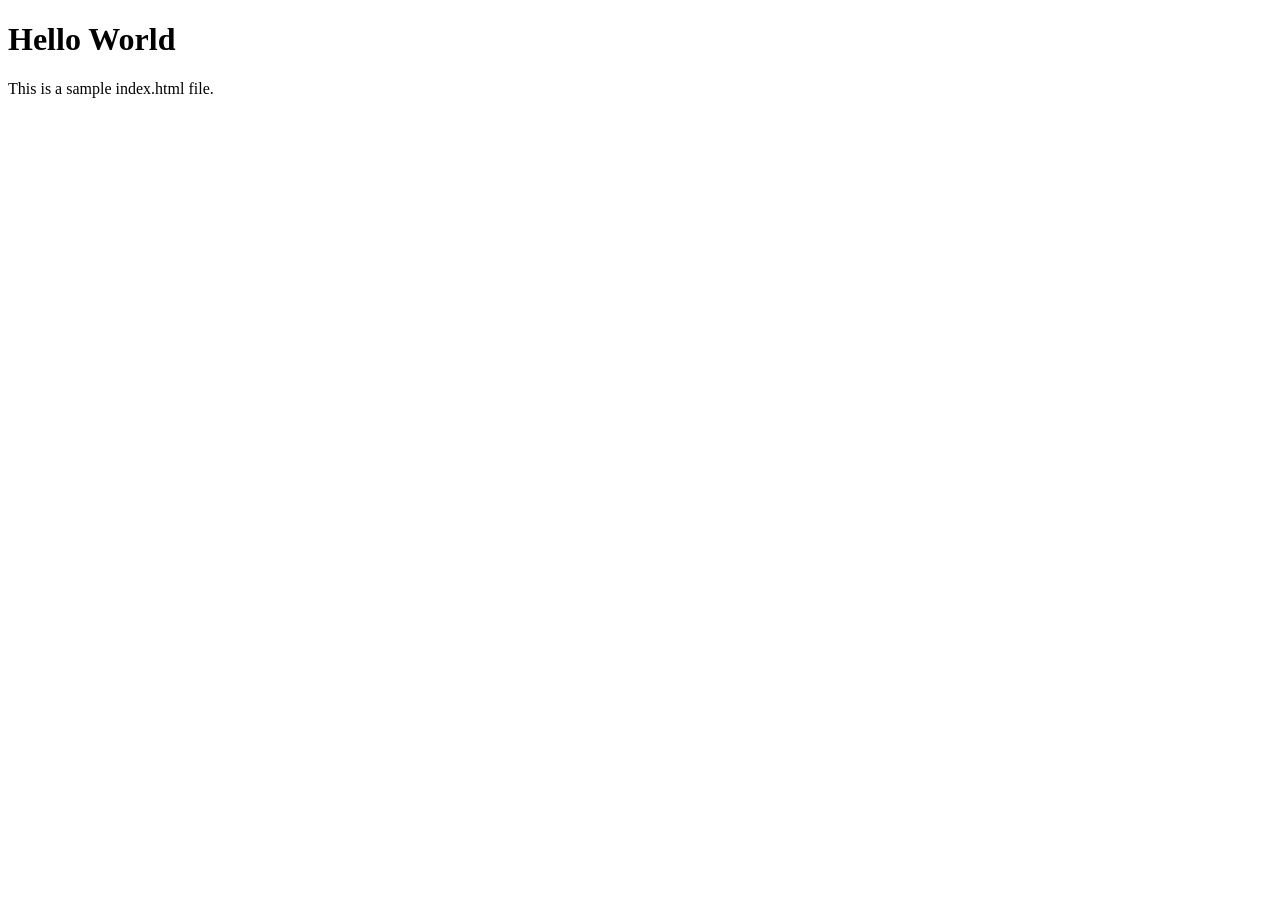
==== index.html @ 39c8bb90 "Create index.html file at the root of the repository" ====
<!DOCTYPE html>
<html lang="en">
<head>
    <meta charset="UTF-8">
    <meta name="viewport" content="width=device-width, initial-scale=1.0">
    <title>Document</title>
</head>
<body>
    <h1>Hello World</h1>
    <p>This is a sample index.html file.</p>
</body>
</html>
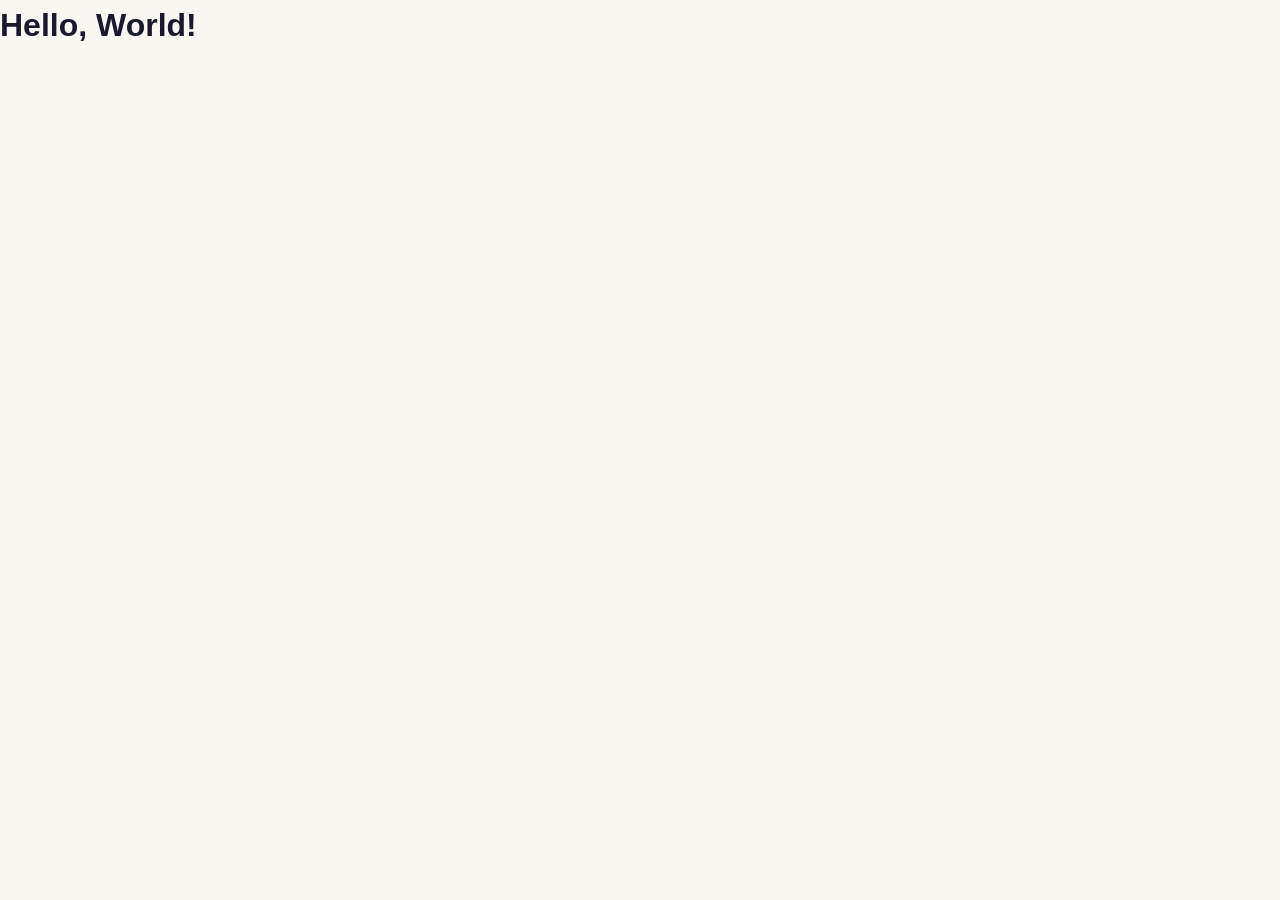
==== commit 99981373: "Updated index.html to correct relative paths for CSS and JS files" ====
--- a/index.html
+++ b/index.html
@@ -3,10 +3,11 @@
 <head>
     <meta charset="UTF-8">
     <meta name="viewport" content="width=device-width, initial-scale=1.0">
+    <link rel="stylesheet" href="css/style.css">
     <title>Document</title>
 </head>
 <body>
-    <h1>Hello World</h1>
-    <p>This is a sample index.html file.</p>
+    <h1>Hello, World!</h1>
+    <script src="js/animation.js"></script>
 </body>
 </html>
--- a/css/style.css
+++ b/css/style.css
@@ -0,0 +1,1401 @@
+/* ===========================
+   VARIABLES & RESET
+   =========================== */
+:root {
+    --color-emerald: #00A86B;
+    --color-orange: #FF6B35;
+    --color-cream: #F9F7F2;
+    --color-dark: #1A1A2E;
+    --color-slate: #4A5568;
+    --color-light-gray: #F0EDE8;
+    --color-white: #FFFFFF;
+    
+    --font-display: 'Poppins', sans-serif;
+    --font-body: 'Inter', sans-serif;
+    
+    --transition: all 0.3s ease;
+    --transition-slow: all 0.6s ease;
+}
+
+* {
+    margin: 0;
+    padding: 0;
+    box-sizing: border-box;
+}
+
+html {
+    scroll-behavior: smooth;
+}
+
+body {
+    font-family: var(--font-body);
+    color: var(--color-dark);
+    background-color: var(--color-cream);
+    line-height: 1.6;
+    overflow-x: hidden;
+}
+
+/* ===========================
+   UTILITIES
+   =========================== */
+.container {
+    max-width: 1200px;
+    margin: 0 auto;
+    padding: 0 20px;
+}
+
+.sr-only {
+    position: absolute;
+    width: 1px;
+    height: 1px;
+    padding: 0;
+    margin: -1px;
+    overflow: hidden;
+    clip: rect(0,0,0,0);
+    white-space: nowrap;
+    border-width: 0;
+}
+
+/* ===========================
+   BARRE DE PROGRESSION
+   =========================== */
+.progress-bar {
+    position: fixed;
+    top: 0;
+    left: 0;
+    height: 4px;
+    background: linear-gradient(90deg, var(--color-emerald), var(--color-orange));
+    width: 0;
+    z-index: 1000;
+}
+
+/* ===========================
+   NAVIGATION STICKY
+   =========================== */
+header {
+    position: fixed;
+    top: 0;
+    left: 0;
+    right: 0;
+    z-index: 999;
+    background: rgba(255, 255, 255, 0.97);
+    backdrop-filter: blur(10px);
+    border-bottom: 1px solid rgba(0, 168, 107, 0.1);
+    transition: var(--transition);
+    box-shadow: 0 2px 10px rgba(0, 0, 0, 0.05);
+}
+
+nav {
+    display: flex;
+    justify-content: space-between;
+    align-items: center;
+    padding: 1rem 2rem;
+}
+
+.logo {
+    font-size: 1.5rem;
+    font-weight: 700;
+    font-family: var(--font-display);
+    color: var(--color-dark);
+    text-decoration: none;
+    display: flex;
+    align-items: center;
+    gap: 0.5rem;
+}
+
+.nav-links {
+    display: flex;
+    list-style: none;
+    gap: 2rem;
+    align-items: center;
+}
+
+.nav-links.hidden {
+    display: none !important;
+}
+
+.nav-links a {
+    text-decoration: none;
+    color: var(--color-dark);
+    font-weight: 500;
+    font-size: 0.95rem;
+    transition: var(--transition);
+    position: relative;
+}
+
+.nav-links a::after {
+    content: '';
+    position: absolute;
+    bottom: -4px;
+    left: 0;
+    width: 0;
+    height: 2px;
+    background: var(--color-emerald);
+    transition: var(--transition);
+}
+
+.nav-links a:hover::after {
+    width: 100%;
+}
+
+.btn-cta {
+    background: var(--color-emerald);
+    color: var(--color-white);
+    padding: 0.75rem 1.5rem;
+    border-radius: 50px;
+    text-decoration: none;
+    font-weight: 600;
+    border: 2px solid var(--color-emerald);
+    transition: var(--transition);
+    cursor: pointer;
+    font-size: 0.95rem;
+}
+
+.btn-cta:hover {
+    background: transparent;
+    color: var(--color-emerald);
+}
+
+.hamburger {
+    display: flex;
+    flex-direction: column;
+    gap: 6px;
+    cursor: pointer;
+    background: none;
+    border: none;
+    padding: 8px;
+}
+
+.hamburger span {
+    width: 25px;
+    height: 3px;
+    background: var(--color-dark);
+    transition: var(--transition);
+    border-radius: 2px;
+}
+
+.hamburger.active span:nth-child(1) {
+    transform: rotate(45deg) translate(10px, 10px);
+}
+
+.hamburger.active span:nth-child(2) {
+    opacity: 0;
+}
+
+.hamburger.active span:nth-child(3) {
+    transform: rotate(-45deg) translate(7px, -7px);
+}
+
+/* ===========================
+   RESPONSIVE NAV
+   =========================== */
+@media (min-width: 768px) {
+    .nav-links {
+        display: flex !important;
+    }
+    
+    .nav-links.hidden {
+        display: flex !important;
+    }
+    
+    .hamburger {
+        display: none;
+    }
+}
+
+@media (max-width: 767px) {
+    .nav-links {
+        position: absolute;
+        top: 100%;
+        left: 0;
+        right: 0;
+        background-color: white;
+        flex-direction: column;
+        padding: 1rem 2rem;
+        z-index: 998;
+        box-shadow: 0 5px 15px rgba(0,0,0,0.1);
+        gap: 1rem;
+    }
+    
+    .nav-links.hidden {
+        display: none !important;
+    }
+}
+
+/* ===========================
+   HERO SECTION
+   =========================== */
+section {
+    padding: 5rem 0;
+}
+
+#hero {
+    margin-top: 80px;
+    background: linear-gradient(135deg, var(--color-cream) 0%, #F0FEFF 100%);
+    padding: 6rem 0 3rem 0;
+}
+
+.hero-content {
+    text-align: center;
+    animation: fadeInUp 0.8s ease-out;
+}
+
+.hero-content h1 {
+    font-size: clamp(1.8rem, 5vw, 3.5rem);
+    font-family: var(--font-display);
+    font-weight: 800;
+    color: var(--color-dark);
+    margin-bottom: 1.5rem;
+    line-height: 1.2;
+}
+
+.hero-content p {
+    font-size: 1.1rem;
+    color: var(--color-slate);
+    margin-bottom: 2rem;
+    max-width: 700px;
+    margin-left: auto;
+    margin-right: auto;
+    line-height: 1.8;
+}
+
+.hero-buttons {
+    display: flex;
+    flex-direction: column;
+    gap: 1rem;
+    justify-content: center;
+    margin-bottom: 4rem;
+}
+
+.btn {
+    padding: 1rem 2rem;
+    border-radius: 50px;
+    font-weight: 600;
+    text-decoration: none;
+    display: inline-block;
+    transition: var(--transition);
+    cursor: pointer;
+    border: none;
+    font-size: 1rem;
+    font-family: var(--font-body);
+}
+
+.btn-primary {
+    background: var(--color-emerald);
+    color: var(--color-white);
+}
+
+.btn-primary:hover {
+    transform: translateY(-3px);
+    box-shadow: 0 10px 25px rgba(0, 168, 107, 0.3);
+}
+
+.btn-secondary {
+    background: transparent;
+    color: var(--color-emerald);
+    border: 2px solid var(--color-emerald);
+}
+
+.btn-secondary:hover {
+    background: var(--color-emerald);
+    color: var(--color-white);
+}
+
+/* ===========================
+   STATS BANNER
+   =========================== */
+.stats-banner {
+    background: linear-gradient(135deg, #006B45 0%, var(--color-emerald) 100%);
+    color: var(--color-white);
+    padding: 3rem 0;
+    margin: 2rem 0;
+}
+
+.stats-grid {
+    display: grid;
+    grid-template-columns: repeat(auto-fit, minmax(200px, 1fr));
+    gap: 2rem;
+    text-align: center;
+}
+
+.stat-item h3 {
+    font-size: 2.5rem;
+    font-family: var(--font-display);
+    font-weight: 700;
+    margin-bottom: 0.5rem;
+}
+
+.stat-item p {
+    font-size: 0.95rem;
+    line-height: 1.4;
+}
+
+/* ===========================
+   ANIMATIONS
+   =========================== */
+@keyframes fadeInUp {
+    from {
+        opacity: 0;
+        transform: translateY(30px);
+    }
+    to {
+        opacity: 1;
+        transform: translateY(0);
+    }
+}
+
+@keyframes fadeIn {
+    from {
+        opacity: 0;
+    }
+    to {
+        opacity: 1;
+    }
+}
+
+@keyframes slideUp {
+    from {
+        opacity: 0;
+        transform: translateY(30px);
+    }
+    to {
+        opacity: 1;
+        transform: translateY(0);
+    }
+}
+
+.fade-in-up {
+    animation: fadeInUp 0.6s ease-out forwards;
+    opacity: 0;
+}
+
+.slide-up {
+    animation: slideUp 0.6s ease-out forwards;
+    opacity: 0;
+}
+
+/* ===========================
+   SECTION CONTEXTE
+   =========================== */
+#contexte {
+    background: var(--color-white);
+}
+
+.contexte-container {
+    display: grid;
+    grid-template-columns: 1fr 1fr;
+    gap: 3rem;
+    align-items: center;
+    margin-bottom: 3rem;
+}
+
+.contexte-column h3 {
+    font-size: 1.3rem;
+    font-family: var(--font-display);
+    font-weight: 700;
+    color: var(--color-emerald);
+    margin-bottom: 1.5rem;
+}
+
+.contexte-column ul {
+    list-style: none;
+}
+
+.contexte-column li {
+    padding: 0.8rem 0;
+    padding-left: 1.5rem;
+    position: relative;
+    font-size: 0.95rem;
+    line-height: 1.6;
+}
+
+.contexte-column li::before {
+    content: '✓';
+    position: absolute;
+    left: 0;
+    color: var(--color-emerald);
+    font-weight: bold;
+}
+
+.contexte-quote {
+    background: var(--color-light-gray);
+    border-left: 4px solid var(--color-orange);
+    padding: 2rem;
+    margin: 2rem 0;
+    font-style: italic;
+    color: var(--color-slate);
+    border-radius: 4px;
+}
+
+.contexte-quote strong {
+    display: block;
+    margin-top: 1rem;
+    color: var(--color-dark);
+    font-style: normal;
+}
+
+/* ===========================
+   SECTION PROBLÈMES
+   =========================== */
+#problemes {
+    background: var(--color-white);
+}
+
+#problemes h2,
+#contexte h2,
+#solution h2,
+#blockchain h2,
+#impact h2,
+#cta h2 {
+    font-size: clamp(1.8rem, 4vw, 2.8rem);
+    font-family: var(--font-display);
+    font-weight: 800;
+    color: var(--color-dark);
+    text-align: center;
+    margin-bottom: 1rem;
+}
+
+#problemes > .container > p:nth-of-type(2) {
+    text-align: center;
+    font-size: 1.05rem;
+    color: var(--color-slate);
+    margin-bottom: 3rem;
+    line-height: 1.7;
+}
+
+.problemes-grid {
+    display: grid;
+    grid-template-columns: repeat(auto-fit, minmax(300px, 1fr));
+    gap: 2rem;
+}
+
+.problem-card {
+    background: var(--color-white);
+    border: 2px solid var(--color-light-gray);
+    border-radius: 12px;
+    padding: 2rem;
+    transition: var(--transition-slow);
+    position: relative;
+    overflow: hidden;
+}
+
+.problem-card::before {
+    content: '';
+    position: absolute;
+    top: 0;
+    left: 0;
+    right: 0;
+    height: 4px;
+    background: var(--color-emerald);
+    transform: scaleX(0);
+    transform-origin: left;
+    transition: var(--transition-slow);
+}
+
+.problem-card:hover {
+    border-color: var(--color-emerald);
+    box-shadow: 0 10px 30px rgba(0, 168, 107, 0.15);
+    transform: translateY(-5px);
+}
+
+.problem-card:hover::before {
+    transform: scaleX(1);
+}
+
+.problem-icon {
+    font-size: 2.5rem;
+    margin-bottom: 1rem;
+}
+
+.problem-status {
+    display: inline-block;
+    background: #FF4444;
+    color: var(--color-white);
+    padding: 0.4rem 0.8rem;
+    border-radius: 20px;
+    font-size: 0.75rem;
+    font-weight: 700;
+    margin-bottom: 1rem;
+}
+
+.problem-card h3 {
+    font-size: 1.2rem;
+    font-family: var(--font-display);
+    font-weight: 700;
+    color: var(--color-dark);
+    margin-bottom: 0.5rem;
+}
+
+.problem-location {
+    font-size: 0.85rem;
+    color: var(--color-orange);
+    font-weight: 600;
+    margin-bottom: 1rem;
+}
+
+.problem-description {
+    font-size: 0.95rem;
+    color: var(--color-slate);
+    margin-bottom: 1rem;
+    line-height: 1.6;
+}
+
+.problem-testimony {
+    background: var(--color-light-gray);
+    padding: 1rem;
+    border-radius: 8px;
+    font-style: italic;
+    color: var(--color-dark);
+    font-size: 0.9rem;
+    margin-bottom: 1rem;
+    line-height: 1.6;
+}
+
+.problem-impact {
+    font-size: 0.85rem;
+    color: var(--color-slate);
+    font-weight: 500;
+}
+
+/* ===========================
+   SECTION PROBLÈME CENTRAL
+   =========================== */
+#central-issue {
+    background: var(--color-dark);
+    color: var(--color-white);
+}
+
+#central-issue h2 {
+    color: var(--color-white);
+    margin-bottom: 3rem;
+}
+
+.issues-grid {
+    display: grid;
+    grid-template-columns: repeat(auto-fit, minmax(280px, 1fr));
+    gap: 2rem;
+    margin-bottom: 2rem;
+}
+
+.issue-item {
+    background: rgba(255, 255, 255, 0.05);
+    padding: 2rem;
+    border-radius: 12px;
+    border: 1px solid rgba(255, 255, 255, 0.1);
+    transition: var(--transition);
+}
+
+.issue-item:hover {
+    background: rgba(255, 255, 255, 0.1);
+    transform: translateY(-5px);
+}
+
+.issue-item i {
+    font-size: 2.5rem;
+    color: var(--color-emerald);
+    margin-bottom: 1rem;
+}
+
+.issue-item h3 {
+    font-family: var(--font-display);
+    font-weight: 700;
+    margin-bottom: 0.8rem;
+    font-size: 1.1rem;
+}
+
+.issue-item p {
+    font-size: 0.95rem;
+    line-height: 1.6;
+}
+
+.central-quote {
+    background: var(--color-orange);
+    color: var(--color-white);
+    padding: 2rem;
+    border-radius: 12px;
+    text-align: center;
+    font-style: italic;
+    margin-top: 2rem;
+}
+
+.central-quote strong {
+    display: block;
+    margin-top: 1rem;
+    font-style: normal;
+}
+
+/* ===========================
+   SECTION SOLUTION
+   =========================== */
+#solution {
+    background: var(--color-white);
+}
+
+.timeline {
+    position: relative;
+    padding: 2rem 0;
+}
+
+.timeline::before {
+    content: '';
+    position: absolute;
+    left: 50%;
+    top: 0;
+    bottom: 0;
+    width: 3px;
+    background: linear-gradient(180deg, var(--color-emerald), var(--color-orange));
+    transform: translateX(-50%);
+}
+
+.timeline-items {
+    display: grid;
+    grid-template-columns: repeat(auto-fit, minmax(250px, 1fr));
+    gap: 2rem;
+}
+
+.timeline-item {
+    position: relative;
+}
+
+.timeline-item::before {
+    content: '';
+    position: absolute;
+    left: 50%;
+    top: 30px;
+    width: 20px;
+    height: 20px;
+    background: var(--color-emerald);
+    border: 4px solid var(--color-white);
+    border-radius: 50%;
+    transform: translateX(-50%);
+    box-shadow: 0 0 0 4px var(--color-emerald);
+}
+
+.timeline-content {
+    background: var(--color-light-gray);
+    padding: 1.5rem;
+    border-radius: 8px;
+    text-align: center;
+    margin-top: 20px;
+}
+
+.timeline-content i {
+    font-size: 2rem;
+    color: var(--color-emerald);
+    margin-bottom: 1rem;
+}
+
+.timeline-content h3 {
+    font-family: var(--font-display);
+    font-weight: 700;
+    margin-bottom: 0.8rem;
+}
+
+.timeline-content p {
+    font-size: 0.95rem;
+    color: var(--color-slate);
+    line-height: 1.6;
+}
+
+/* ===========================
+   SECTION BLOCKCHAIN
+   =========================== */
+#blockchain {
+    background: linear-gradient(135deg, var(--color-emerald) 0%, #009A55 100%);
+    color: var(--color-white);
+}
+
+#blockchain h2 {
+    color: var(--color-white);
+    margin-bottom: 1.5rem;
+}
+
+#blockchain > .container > p {
+    text-align: center;
+    font-size: 1.05rem;
+    margin-bottom: 3rem;
+    line-height: 1.7;
+    max-width: 800px;
+    margin-left: auto;
+    margin-right: auto;
+}
+
+.blockchain-cards {
+    display: grid;
+    grid-template-columns: repeat(auto-fit, minmax(280px, 1fr));
+    gap: 2rem;
+}
+
+.blockchain-card {
+    background: rgba(255, 255, 255, 0.1);
+    backdrop-filter: blur(10px);
+    padding: 2rem;
+    border-radius: 12px;
+    border: 1px solid rgba(255, 255, 255, 0.2);
+    transition: var(--transition);
+}
+
+.blockchain-card:hover {
+    background: rgba(255, 255, 255, 0.15);
+    transform: translateY(-5px);
+}
+
+.blockchain-card i {
+    font-size: 2.5rem;
+    margin-bottom: 1rem;
+}
+
+.blockchain-card h3 {
+    font-family: var(--font-display);
+    font-weight: 700;
+    margin-bottom: 1rem;
+}
+
+.blockchain-card p {
+    font-size: 0.95rem;
+    line-height: 1.6;
+}
+
+.blockchain-final {
+    background: rgba(255, 255, 255, 0.15);
+    padding: 2rem;
+    border-radius: 12px;
+    margin-top: 2rem;
+    text-align: center;
+    font-style: italic;
+    line-height: 1.7;
+}
+
+/* ===========================
+   SECTION "POUR QUI"
+   =========================== */
+#pour-qui {
+    background: var(--color-white);
+}
+
+.profiles-grid {
+    display: grid;
+    grid-template-columns: repeat(auto-fit, minmax(250px, 1fr));
+    gap: 2rem;
+}
+
+.profile-card {
+    background: var(--color-light-gray);
+    padding: 2rem;
+    border-radius: 12px;
+    text-align: center;
+    transition: var(--transition);
+    border: 2px solid transparent;
+}
+
+.profile-card:hover {
+    border-color: var(--color-emerald);
+    box-shadow: 0 10px 30px rgba(0, 168, 107, 0.1);
+    transform: translateY(-5px);
+}
+
+.profile-card i {
+    font-size: 2.5rem;
+    color: var(--color-emerald);
+    margin-bottom: 1rem;
+}
+
+.profile-card h3 {
+    font-family: var(--font-display);
+    font-weight: 700;
+    margin-bottom: 1rem;
+}
+
+.profile-card p {
+    font-size: 0.95rem;
+    color: var(--color-slate);
+    line-height: 1.6;
+}
+
+/* ===========================
+   SECTION IMPACT
+   =========================== */
+#impact {
+    background: var(--color-white);
+}
+
+.impact-counters {
+    display: grid;
+    grid-template-columns: repeat(auto-fit, minmax(200px, 1fr));
+    gap: 2rem;
+    margin-bottom: 3rem;
+}
+
+.counter {
+    background: linear-gradient(135deg, var(--color-light-gray), var(--color-cream));
+    padding: 2rem;
+    border-radius: 12px;
+    text-align: center;
+    border-left: 4px solid var(--color-emerald);
+    transition: var(--transition);
+}
+
+.counter:hover {
+    transform: translateY(-5px);
+    box-shadow: 0 10px 25px rgba(0, 0, 0, 0.1);
+}
+
+.counter-number {
+    font-size: 2.5rem;
+    font-family: var(--font-display);
+    font-weight: 800;
+    color: var(--color-emerald);
+    margin-bottom: 0.5rem;
+}
+
+.counter-label {
+    font-size: 0.95rem;
+    font-weight: 600;
+    color: var(--color-dark);
+}
+
+#impact > .container > p {
+    text-align: center;
+    font-size: 1.05rem;
+    color: var(--color-slate);
+    max-width: 800px;
+    margin-left: auto;
+    margin-right: auto;
+    line-height: 1.7;
+}
+
+/* ===========================
+   SECTION CTA FINALE
+   =========================== */
+#cta {
+    background: linear-gradient(135deg, var(--color-emerald) 0%, var(--color-orange) 100%);
+    color: var(--color-white);
+    text-align: center;
+}
+
+#cta h2 {
+    color: var(--color-white);
+    margin-bottom: 1rem;
+}
+
+.cta-subtitle {
+    font-size: 1.1rem;
+    margin-bottom: 1rem;
+    line-height: 1.7;
+}
+
+.cta-project {
+    font-size: 0.95rem;
+    margin-bottom: 2rem;
+    opacity: 0.95;
+}
+
+.cta-buttons {
+    display: flex;
+    flex-direction: column;
+    gap: 1rem;
+    justify-content: center;
+    margin-bottom: 2rem;
+}
+
+.btn-white {
+    background: var(--color-white);
+    color: var(--color-emerald);
+    border: 2px solid var(--color-white);
+}
+
+.btn-white:hover {
+    background: transparent;
+    color: var(--color-white);
+}
+
+.btn-outline-white {
+    background: transparent;
+    color: var(--color-white);
+    border: 2px solid var(--color-white);
+}
+
+.btn-outline-white:hover {
+    background: var(--color-white);
+    color: var(--color-emerald);
+}
+
+.sdg-badges {
+    display: flex;
+    justify-content: center;
+    gap: 1.5rem;
+    flex-wrap: wrap;
+    margin-top: 2rem;
+}
+
+.sdg-badge {
+    background: rgba(255, 255, 255, 0.2);
+    padding: 0.8rem 1.2rem;
+    border-radius: 50px;
+    font-size: 0.85rem;
+    font-weight: 600;
+    backdrop-filter: blur(10px);
+    border: 1px solid rgba(255, 255, 255, 0.3);
+}
+
+/* ===========================
+   FOOTER
+   =========================== */
+footer {
+    background: var(--color-dark);
+    color: var(--color-white);
+    padding: 3rem 0 1rem 0;
+}
+
+.footer-content {
+    display: grid;
+    grid-template-columns: repeat(auto-fit, minmax(250px, 1fr));
+    gap: 2rem;
+    margin-bottom: 2rem;
+}
+
+.footer-section h4 {
+    font-family: var(--font-display);
+    font-weight: 700;
+    margin-bottom: 1rem;
+    color: var(--color-emerald);
+}
+
+.footer-section ul {
+    list-style: none;
+}
+
+.footer-section li {
+    margin-bottom: 0.5rem;
+}
+
+.footer-section a {
+    color: var(--color-white);
+    text-decoration: none;
+    font-size: 0.9rem;
+    transition: var(--transition);
+}
+
+.footer-section a:hover {
+    color: var(--color-emerald);
+}
+
+.footer-bottom {
+    border-top: 1px solid rgba(255, 255, 255, 0.1);
+    padding-top: 2rem;
+    text-align: center;
+    font-size: 0.85rem;
+    color: #999;
+}
+
+/* ===========================
+   ANIMATIONS AVANCÉES
+   =========================== */
+
+/* Respecter les préférences d'accessibilité */
+@media (prefers-reduced-motion: reduce) {
+    * {
+        animation-duration: 0.01ms !important;
+        animation-iteration-count: 1 !important;
+        transition-duration: 0.01ms !important;
+    }
+}
+
+/* Typewriter effect */
+@keyframes typewriter {
+    from {
+        width: 0;
+    }
+    to {
+        width: 100%;
+    }
+}
+
+@keyframes blink {
+    0%, 49% {
+        border-right-color: var(--color-emerald);
+    }
+    50%, 100% {
+        border-right-color: transparent;
+    }
+}
+
+.typewriter {
+    overflow: hidden;
+    border-right: 3px solid var(--color-emerald);
+    white-space: nowrap;
+    animation: typewriter 3s steps(40, end), blink 0.75s step-end infinite;
+}
+
+/* Pulse effect */
+@keyframes pulse {
+    0%, 100% {
+        transform: scale(1);
+        box-shadow: 0 0 0 0 rgba(0, 168, 107, 0.7);
+    }
+    50% {
+        transform: scale(1.05);
+        box-shadow: 0 0 0 10px rgba(0, 168, 107, 0);
+    }
+}
+
+.pulse-button {
+    animation: pulse 2s infinite;
+}
+
+/* Bounce effect */
+@keyframes bounce-spring {
+    0%, 100% {
+        transform: translateY(0);
+    }
+    25% {
+        transform: translateY(-4px);
+    }
+    50% {
+        transform: translateY(-8px);
+    }
+    75% {
+        transform: translateY(-4px);
+    }
+}
+
+.bounce-on-hover:hover {
+    animation: bounce-spring 0.6s cubic-bezier(0.68, -0.55, 0.265, 1.55);
+}
+
+/* Particules flottantes */
+@keyframes float-particle {
+    0% {
+        transform: translateY(0) translateX(0);
+        opacity: 0;
+    }
+    10% {
+        opacity: 1;
+    }
+    90% {
+        opacity: 1;
+    }
+    100% {
+        transform: translateY(-100vh) translateX(100px);
+        opacity: 0;
+    }
+}
+
+.particle {
+    position: fixed;
+    pointer-events: none;
+    border-radius: 50%;
+    animation: float-particle linear forwards;
+}
+
+/* Shimmer effect */
+@keyframes shimmer {
+    0% {
+        background-position: -1000px 0;
+    }
+    100% {
+        background-position: 1000px 0;
+    }
+}
+
+.shimmer-effect {
+    background: linear-gradient(
+        90deg,
+        transparent,
+        rgba(255, 255, 255, 0.3),
+        transparent
+    );
+    background-size: 1000px 100%;
+    animation: shimmer 2s infinite;
+}
+
+/* Stagger animation */
+@keyframes stagger-in {
+    from {
+        opacity: 0;
+        transform: translateY(30px);
+    }
+    to {
+        opacity: 1;
+        transform: translateY(0);
+    }
+}
+
+.stagger-in {
+    animation: stagger-in 0.6s ease-out forwards;
+}
+
+/* Cascade fade from left */
+@keyframes fade-from-left {
+    from {
+        opacity: 0;
+        transform: translateX(-50px);
+    }
+    to {
+        opacity: 1;
+        transform: translateX(0);
+    }
+}
+
+/* Cascade fade from right */
+@keyframes fade-from-right {
+    from {
+        opacity: 0;
+        transform: translateX(50px);
+    }
+    to {
+        opacity: 1;
+        transform: translateX(0);
+    }
+}
+
+.fade-from-left {
+    animation: fade-from-left 0.8s ease-out forwards;
+    opacity: 0;
+}
+
+.fade-from-right {
+    animation: fade-from-right 0.8s ease-out forwards;
+    opacity: 0;
+}
+
+/* Timeline rotation */
+@keyframes rotate-3d {
+    0% {
+        transform: rotateY(0deg);
+    }
+    100% {
+        transform: rotateY(360deg);
+    }
+}
+
+.timeline-item:hover .timeline-content::before {
+    animation: rotate-3d 0.8s ease-in-out;
+}
+
+/* Line fill animation */
+@keyframes line-fill {
+    from {
+        background-position: 0% 0;
+    }
+    to {
+        background-position: 100% 0;
+    }
+}
+
+.timeline::before.animating {
+    animation: line-fill 1.5s ease-in-out forwards;
+}
+
+/* Float up/down */
+@keyframes float-up {
+    0%, 100% {
+        transform: translateY(0px);
+    }
+    50% {
+        transform: translateY(-20px);
+    }
+}
+
+.float-animation {
+    animation: float-up 3s ease-in-out infinite;
+}
+
+/* Wiggle rotation */
+@keyframes wiggle {
+    0%, 100% {
+        transform: rotate(0deg);
+    }
+    25% {
+        transform: rotate(-10deg);
+    }
+    75% {
+        transform: rotate(10deg);
+    }
+}
+
+.wiggle-on-hover:hover i {
+    animation: wiggle 0.6s ease-in-out;
+}
+
+/* Scale bounce */
+@keyframes scale-bounce {
+    0%, 100% {
+        transform: scale(1);
+    }
+    50% {
+        transform: scale(1.2);
+    }
+}
+
+.scale-bounce {
+    animation: scale-bounce 0.4s ease-out;
+}
+
+/* Flash couleur */
+@keyframes color-flash {
+    0% {
+        text-shadow: 0 0 20px rgba(0, 168, 107, 1);
+        color: var(--color-emerald);
+    }
+    100% {
+        text-shadow: 0 0 0px rgba(0, 168, 107, 0);
+        color: var(--color-emerald);
+    }
+}
+
+.color-flash {
+    animation: color-flash 0.8s ease-out;
+}
+
+/* Slide up cascade */
+@keyframes slide-up-cascade {
+    from {
+        opacity: 0;
+        transform: translateY(30px);
+    }
+    to {
+        opacity: 1;
+        transform: translateY(0);
+    }
+}
+
+.slide-up-word {
+    animation: slide-up-cascade 0.6s ease-out forwards;
+    opacity: 0;
+    display: inline-block;
+    margin-right: 0.3em;
+}
+
+/* Badge bounce */
+@keyframes badge-bounce {
+    0%, 100% {
+        transform: translateY(0) scale(1);
+        opacity: 1;
+    }
+    50% {
+        transform: translateY(-10px) scale(1.05);
+    }
+}
+
+.badge-bounce {
+    animation: badge-bounce 0.6s cubic-bezier(0.68, -0.55, 0.265, 1.55) forwards;
+    opacity: 0;
+}
+
+/* Curseur personnalisé trail */
+@keyframes cursor-glow {
+    from {
+        box-shadow: 0 0 5px var(--color-emerald);
+    }
+    to {
+        box-shadow: 0 0 15px var(--color-emerald);
+    }
+}
+
+.cursor-follower {
+    position: fixed;
+    width: 20px;
+    height: 20px;
+    border: 2px solid var(--color-emerald);
+    border-radius: 50%;
+    pointer-events: none;
+    z-index: 10000;
+    background: rgba(0, 168, 107, 0.1);
+    animation: cursor-glow 1s ease-in-out infinite alternate;
+}
+
+/* Bounce trail effect */
+@keyframes cursor-trail {
+    to {
+        transform: scale(0);
+        opacity: 0;
+    }
+}
+
+.cursor-trail {
+    position: fixed;
+    border: 2px solid var(--color-emerald);
+    border-radius: 50%;
+    pointer-events: none;
+    animation: cursor-trail 0.6s ease-out forwards;
+    z-index: 9999;
+}
+
+@media (prefers-reduced-motion: no-preference) {
+    .custom-cursor-enabled * {
+        cursor: none;
+    }
+}
+
+@media (max-width: 767px) {
+    .timeline::before {
+        display: none !important;
+    }
+}
+
+@media (max-width: 767px) {
+    section {
+        padding: 3rem 0;
+    }
+    
+    #hero {
+        margin-top: 70px;
+        padding: 3rem 0 2rem 0;
+    }
+    
+    nav {
+        padding: 0.8rem 1rem;
+    }
+    
+    .logo {
+        font-size: 1.2rem;
+    }
+    
+    .hero-buttons {
+        flex-direction: column;
+    }
+    
+    .contexte-container {
+        grid-template-columns: 1fr;
+    }
+    
+    .timeline::before {
+        display: none;
+    }
+    
+    .timeline-item::before {
+        display: none;
+    }
+    
+    .timeline-items {
+        grid-template-columns: 1fr;
+    }
+    
+    .timeline-content {
+        margin-top: 0;
+    }
+    
+    .cta-buttons {
+        flex-direction: column;
+    }
+    
+    .stats-grid {
+        grid-template-columns: 1fr 1fr;
+    }
+}
+
+@media (max-width: 374px) {
+    .stats-grid {
+        grid-template-columns: 1fr;
+    }
+    
+    .hero-content h1 {
+        font-size: 1.4rem;
+    }
+    
+    .btn {
+        padding: 0.8rem 1.5rem;
+        font-size: 0.9rem;
+    }
+}
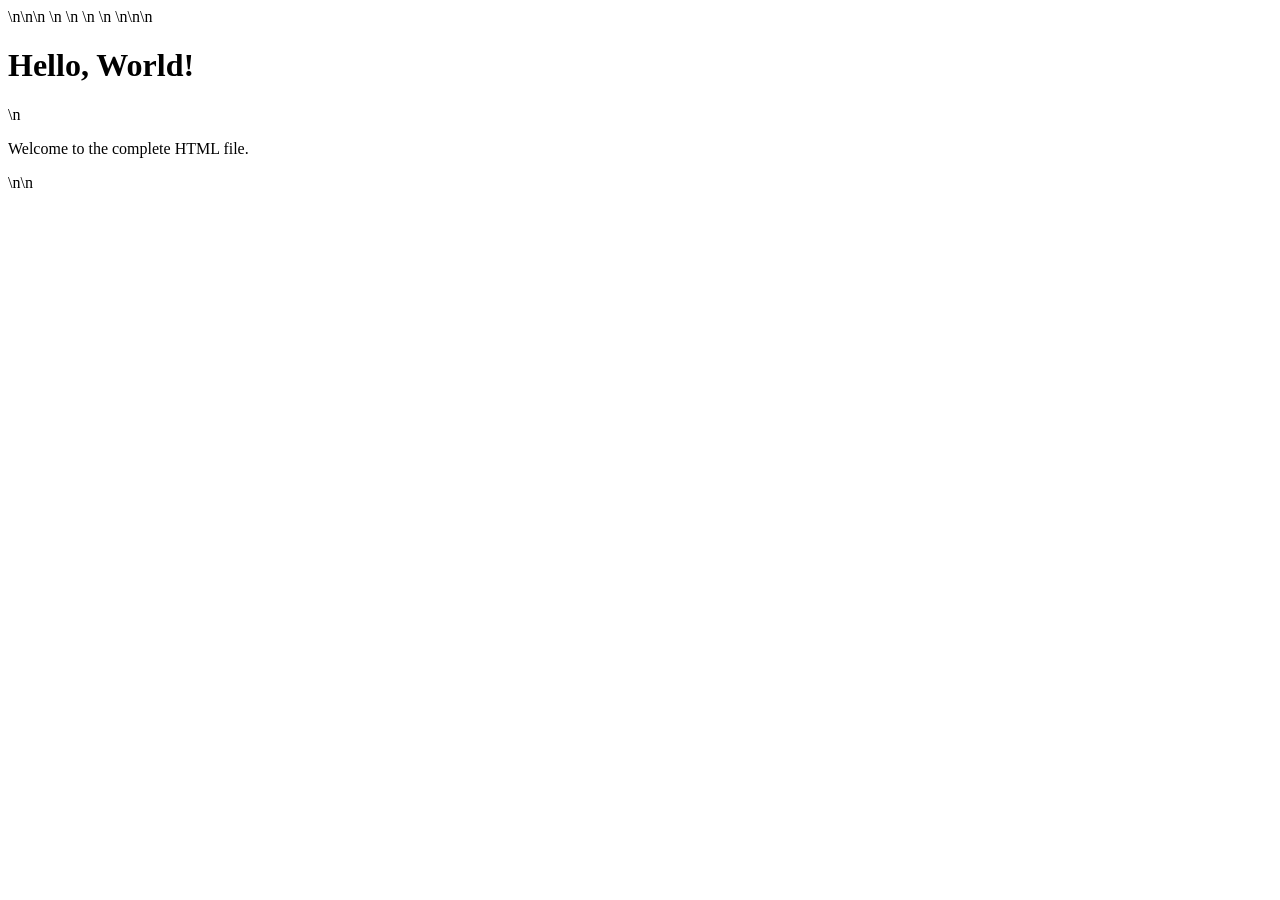
==== commit 33dc6531: "Create index.html file at the root of the repository" ====
--- a/index.html
+++ b/index.html
@@ -1,13 +1 @@
-<!DOCTYPE html>
-<html lang="en">
-<head>
-    <meta charset="UTF-8">
-    <meta name="viewport" content="width=device-width, initial-scale=1.0">
-    <link rel="stylesheet" href="css/style.css">
-    <title>Document</title>
-</head>
-<body>
-    <h1>Hello, World!</h1>
-    <script src="js/animation.js"></script>
-</body>
-</html>+<!DOCTYPE html>\n<html lang=\"en\">\n<head>\n    <meta charset=\"UTF-8\">\n    <meta name=\"viewport\" content=\"width=device-width, initial-scale=1.0\">\n    <link rel=\"stylesheet\" href=\"css/style.css\">\n    <script src=\"js/animation.js\"></script>\n    <title>Document</title>\n</head>\n<body>\n    <h1>Hello, World!</h1>\n    <p>Welcome to the complete HTML file.</p>\n</body>\n</html>
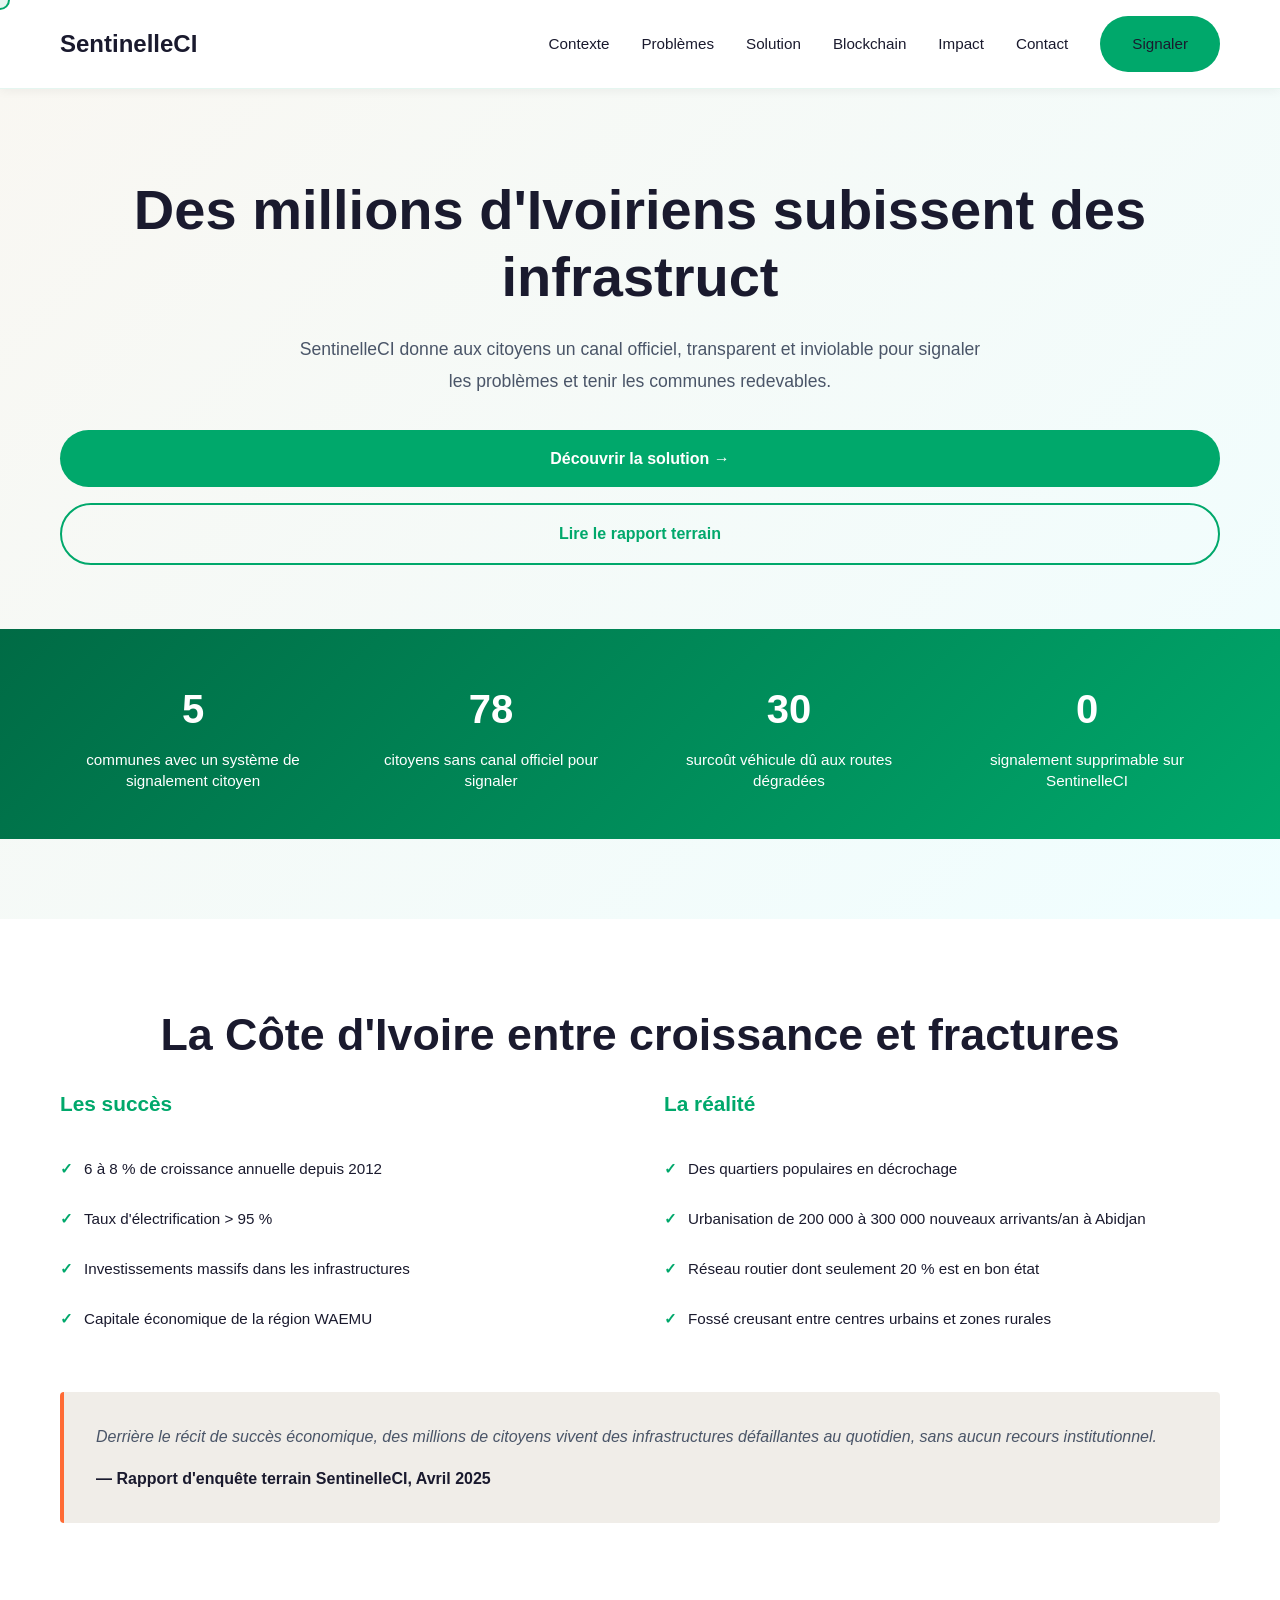
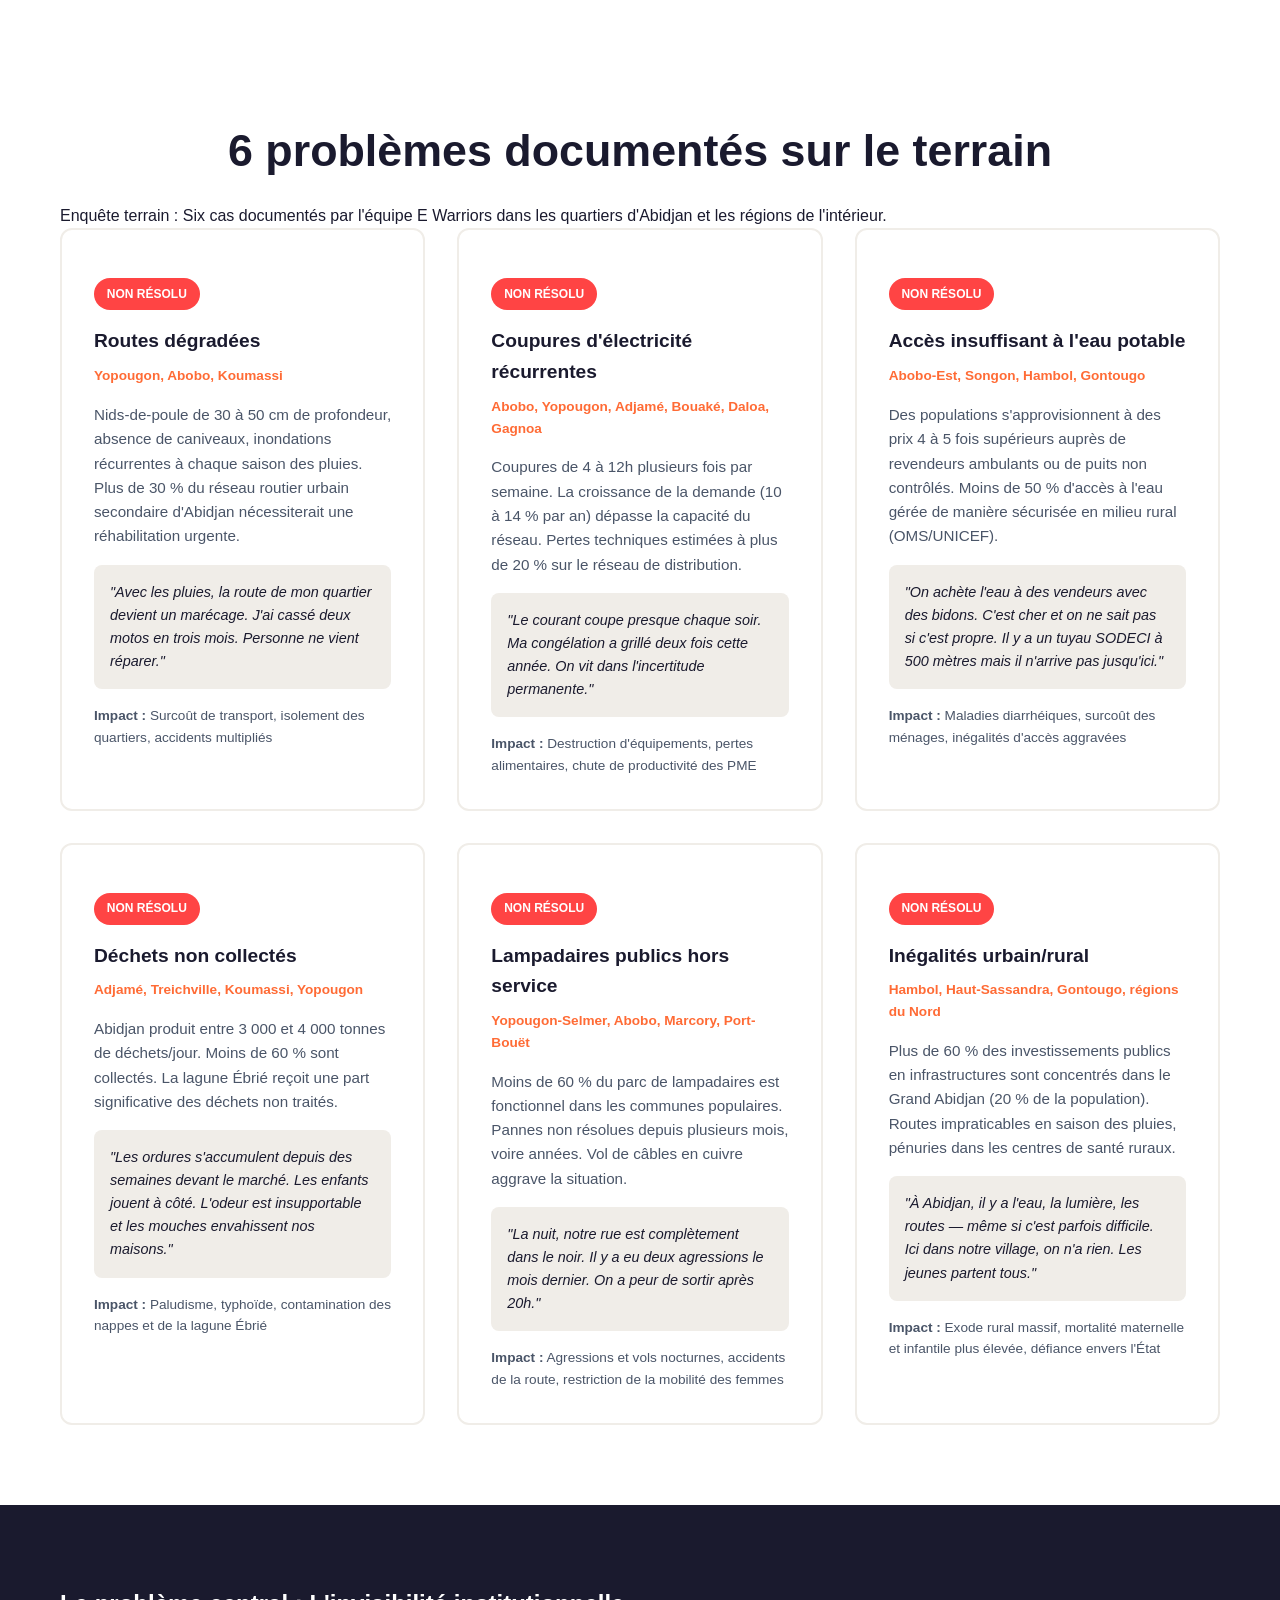
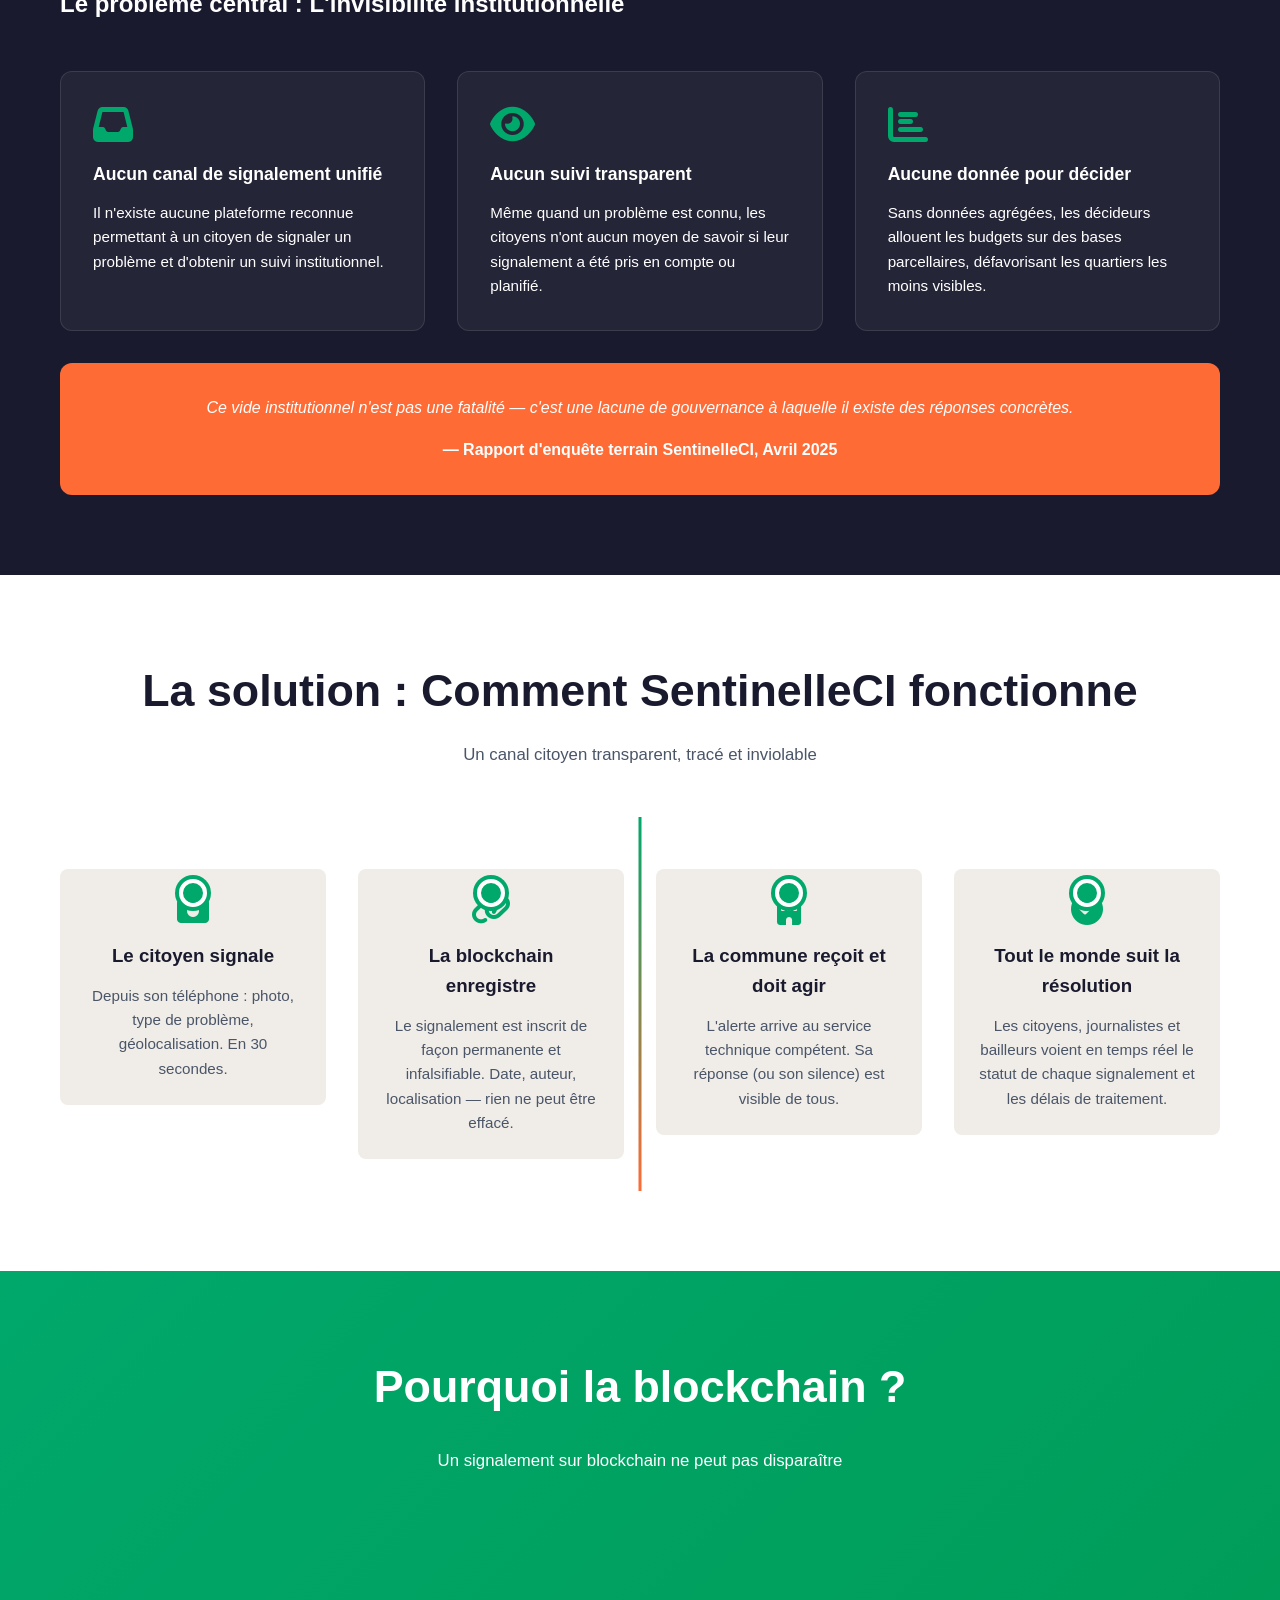
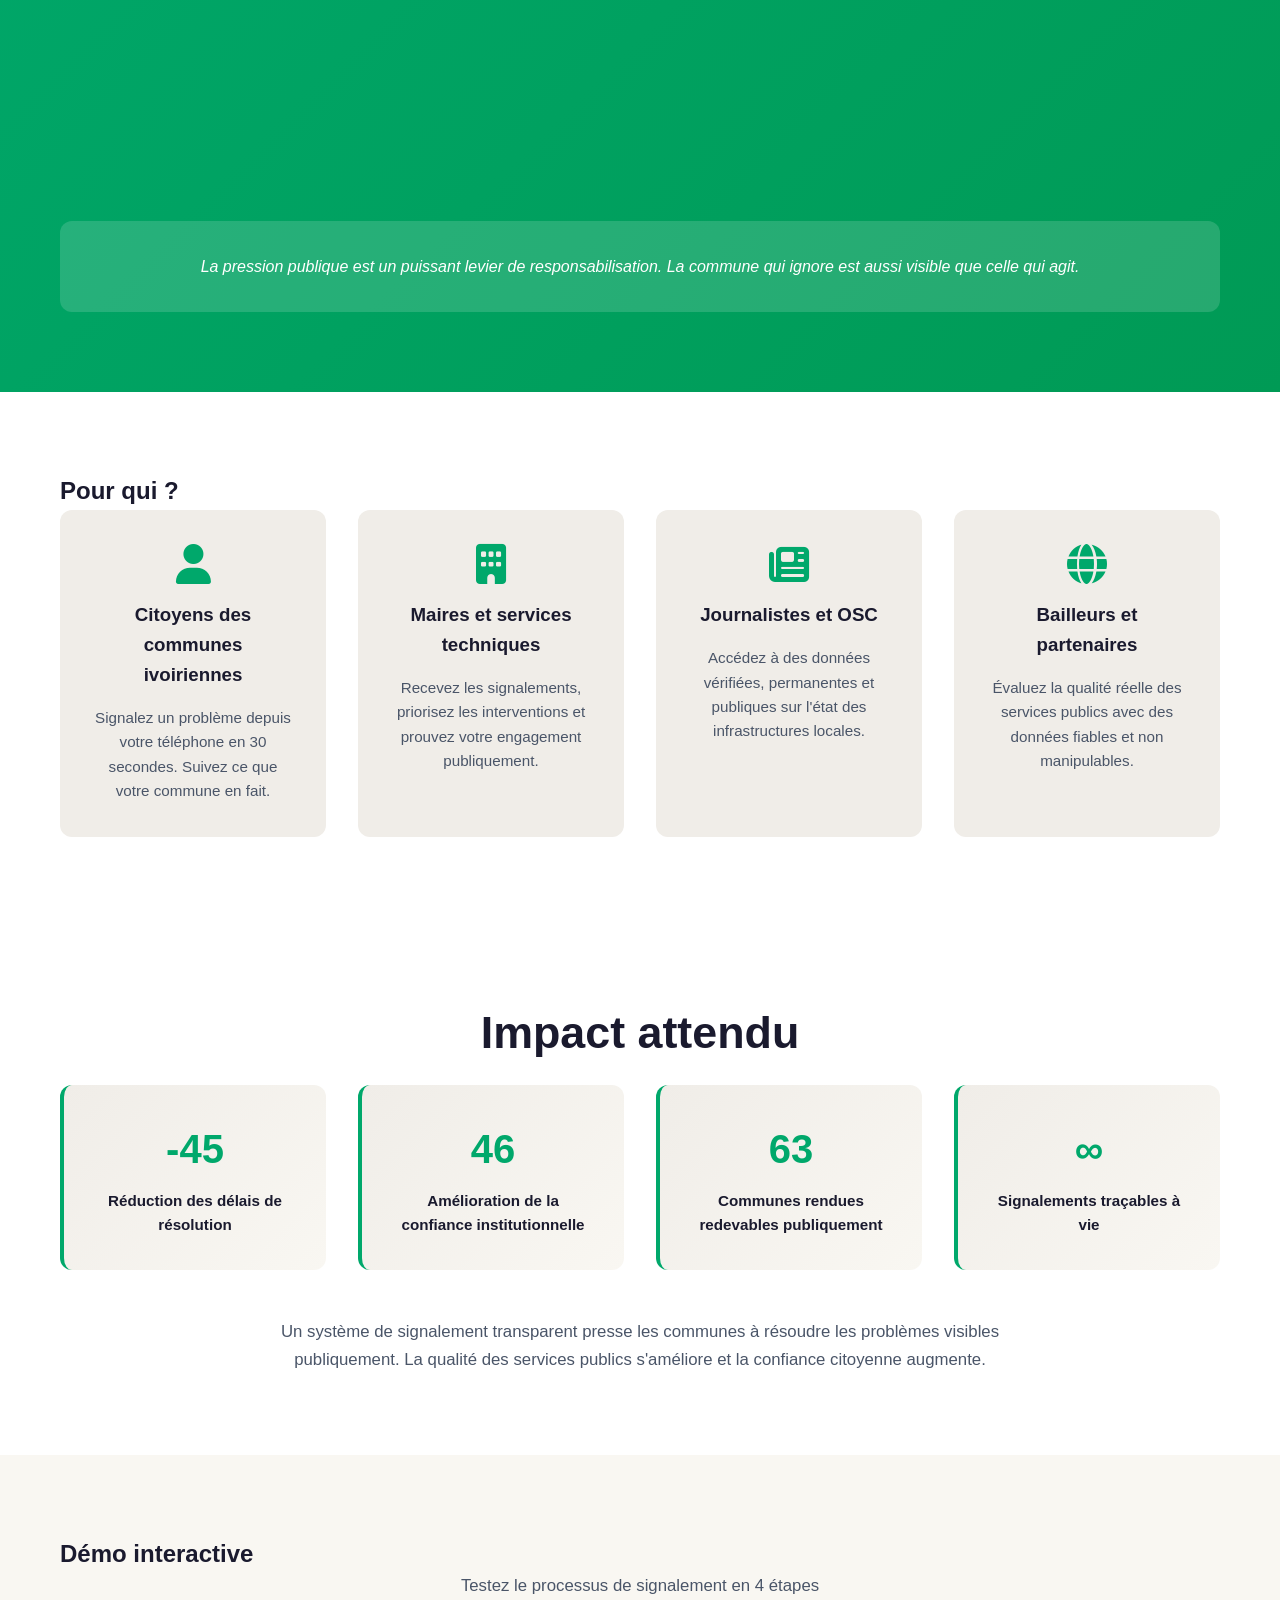
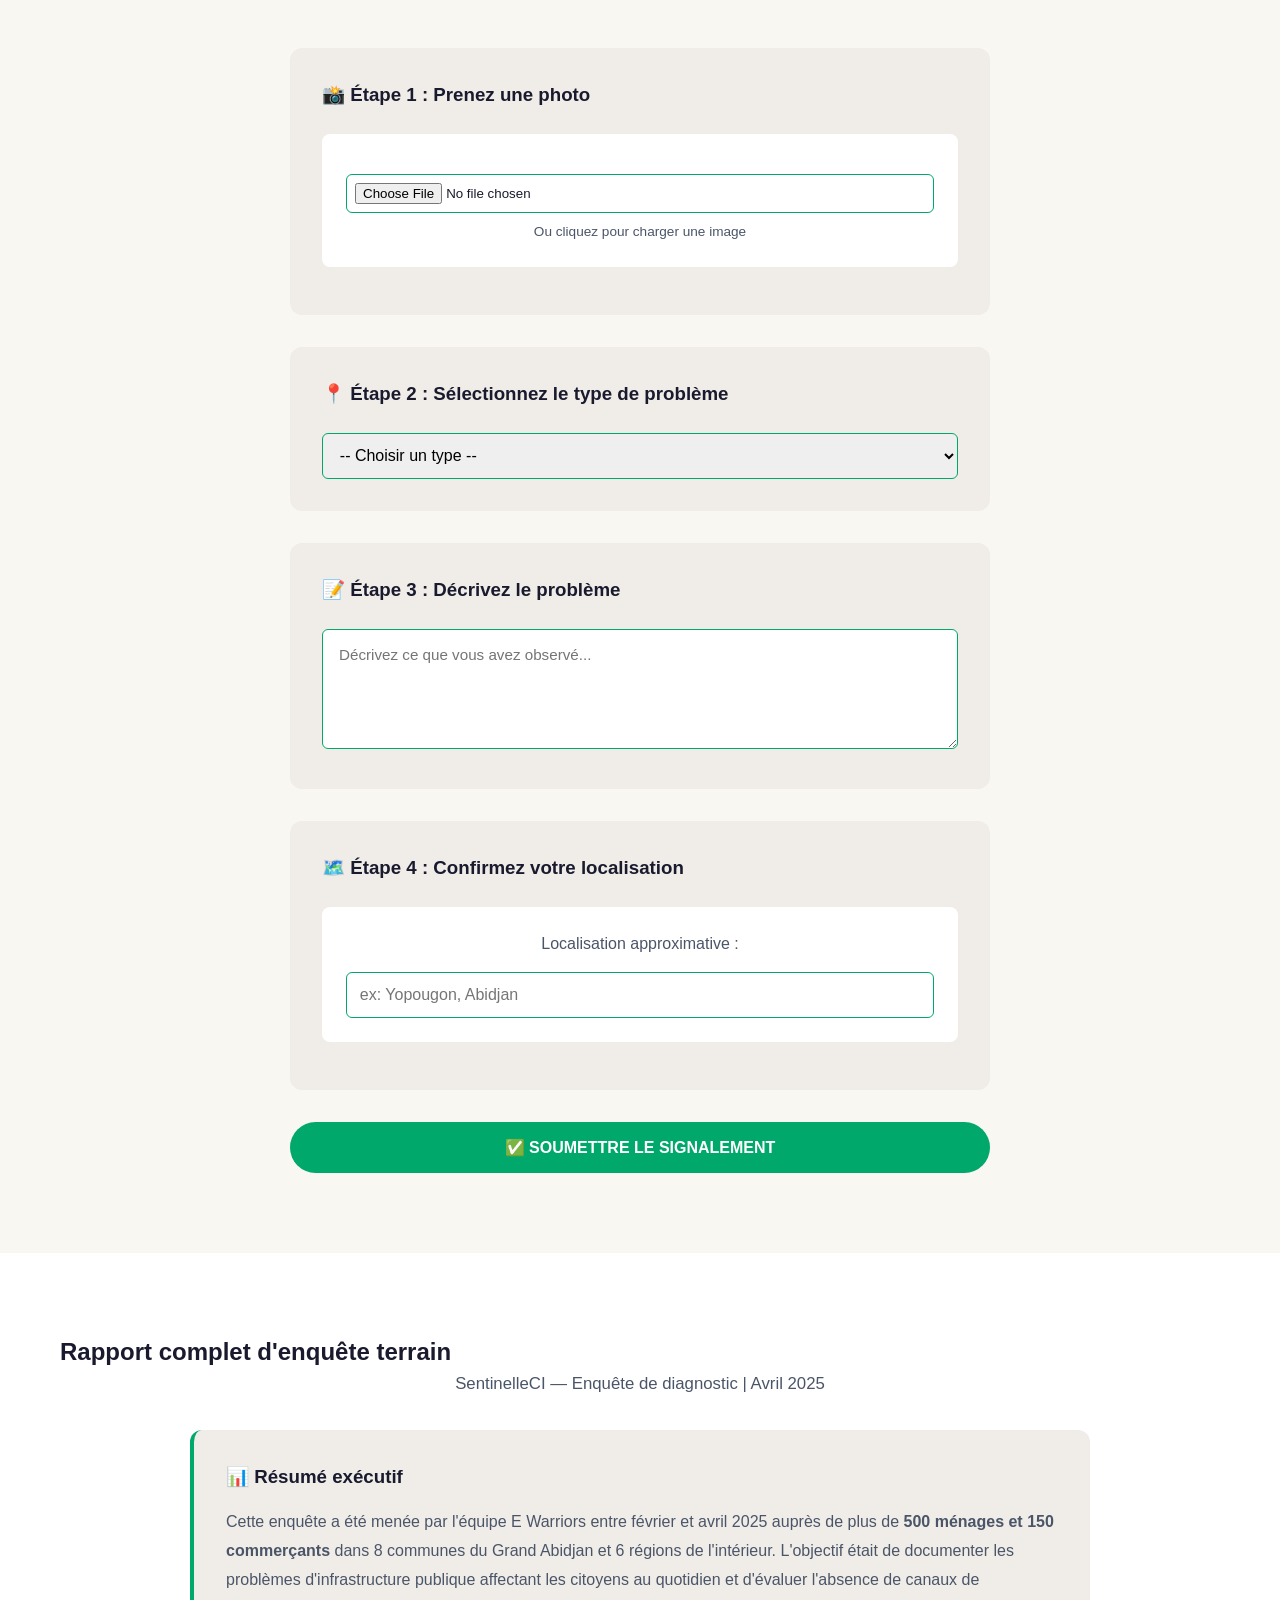
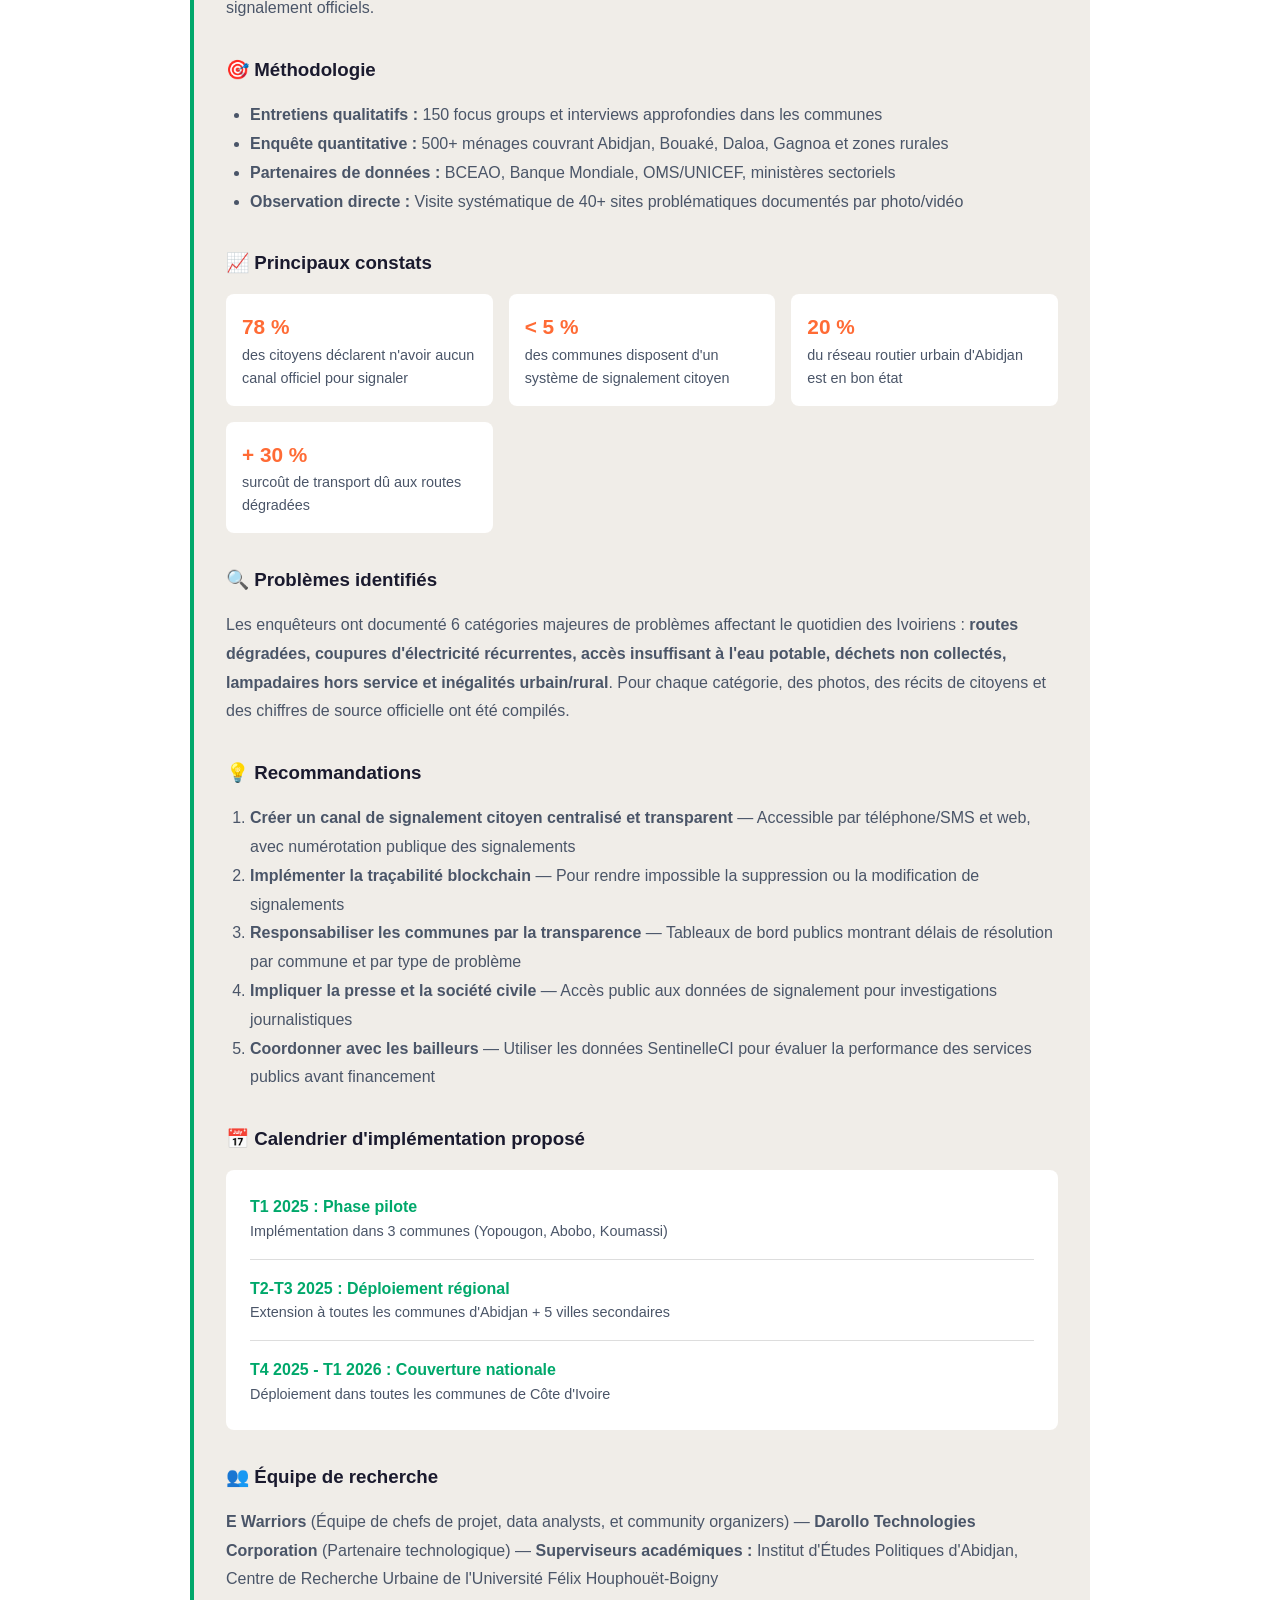
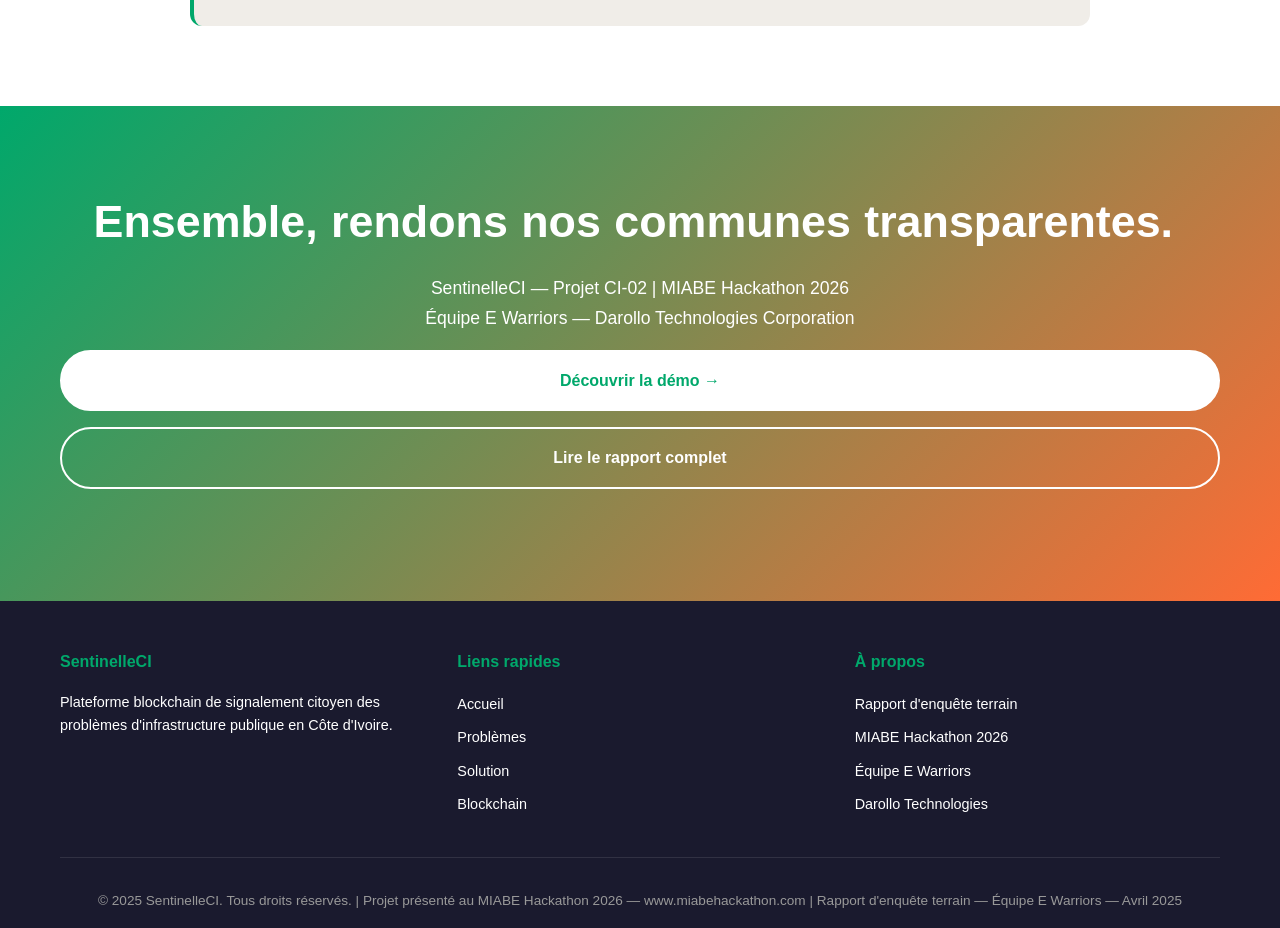
==== commit f650b470: "déplacer mon ficher index or de mon dossier html" ====
--- a/index.html
+++ b/index.html
@@ -1 +1,557 @@
-<!DOCTYPE html>\n<html lang=\"en\">\n<head>\n    <meta charset=\"UTF-8\">\n    <meta name=\"viewport\" content=\"width=device-width, initial-scale=1.0\">\n    <link rel=\"stylesheet\" href=\"css/style.css\">\n    <script src=\"js/animation.js\"></script>\n    <title>Document</title>\n</head>\n<body>\n    <h1>Hello, World!</h1>\n    <p>Welcome to the complete HTML file.</p>\n</body>\n</html>+<!DOCTYPE html>
+<html lang="fr">
+<head>
+    <meta charset="UTF-8">
+    <meta name="viewport" content="width=device-width, initial-scale=1.0">
+    <meta name="description" content="SentinelleCI - Plateforme blockchain de signalement citoyen des problèmes d'infrastructure publique en Côte d'Ivoire">
+    <meta name="keywords" content="civic tech, blockchain, signalement, infrastructure, Côte d'Ivoire, gouvernance">
+    <title>SentinelleCI - Chaque problème signalé. Chaque commune responsable.</title>
+    
+    <!-- Google Fonts -->
+    <link href="https://fonts.googleapis.com/css2?family=Poppins:wght@400;500;600;700;800&family=Inter:wght@400;500;600;700&display=swap" rel="stylesheet">
+    
+    <!-- Font Awesome 6 -->
+    <link rel="stylesheet" href="https://cdnjs.cloudflare.com/ajax/libs/font-awesome/6.4.0/css/all.min.css">
+    
+    <!-- Styles externes -->
+    <link rel="stylesheet" href="css/style.css">
+    
+
+</head>
+<body>
+    <!-- Barre de progression -->
+    <div class="progress-bar" id="progressBar"></div>
+    
+    <!-- NAVIGATION -->
+    <header>
+        <nav class="container" style="display: flex; justify-content: space-between; align-items: center; padding: 1rem 20px;">
+            <a href="#hero" class="logo"> SentinelleCI</a>
+            
+            <ul class="nav-links" id="navLinks">
+                <li><a href="#contexte">Contexte</a></li>
+                <li><a href="#problemes">Problèmes</a></li>
+                <li><a href="#solution">Solution</a></li>
+                <li><a href="#blockchain">Blockchain</a></li>
+                <li><a href="#impact">Impact</a></li>
+                <li><a href="#contact">Contact</a></li>
+                <li><a href="#cta" class="btn btn-cta">Signaler</a></li>
+            </ul>
+            
+            <button class="hamburger" id="hamburger" aria-label="Menu">
+                <span></span>
+                <span></span>
+                <span></span>
+            </button>
+        </nav>
+    </header>
+    
+    <!-- HERO SECTION -->
+    <section id="hero">
+        <div class="container">
+            <div class="hero-content">
+                <h1>Des millions d'Ivoiriens subissent des infrastructures défaillantes. En silence.</h1>
+                <p>SentinelleCI donne aux citoyens un canal officiel, transparent et inviolable pour signaler les problèmes et tenir les communes redevables.</p>
+                
+                <div class="hero-buttons">
+                    <a href="#solution" class="btn btn-primary">Découvrir la solution →</a>
+                    <a href="#problemes" class="btn btn-secondary">Lire le rapport terrain</a>
+                </div>
+            </div>
+        </div>
+        
+        <!-- Stats Banner -->
+        <div class="stats-banner">
+            <div class="container">
+                <div class="stats-grid">
+                    <div class="stat-item">
+                        <h3>&lt; 5 %</h3>
+                        <p>communes avec un système de signalement citoyen</p>
+                    </div>
+                    <div class="stat-item">
+                        <h3>78 %</h3>
+                        <p>citoyens sans canal officiel pour signaler</p>
+                    </div>
+                    <div class="stat-item">
+                        <h3>+ 30 %</h3>
+                        <p>surcoût véhicule dû aux routes dégradées</p>
+                    </div>
+                    <div class="stat-item">
+                        <h3>0</h3>
+                        <p>signalement supprimable sur SentinelleCI</p>
+                    </div>
+                </div>
+            </div>
+        </div>
+    </section>
+    
+    <!-- CONTEXTE SECTION -->
+    <section id="contexte">
+        <div class="container">
+            <h2>La Côte d'Ivoire entre croissance et fractures</h2>
+            
+            <div class="contexte-container">
+                <div class="contexte-column">
+                    <h3>Les succès</h3>
+                    <ul>
+                        <li>6 à 8 % de croissance annuelle depuis 2012</li>
+                        <li>Taux d'électrification &gt; 95 %</li>
+                        <li>Investissements massifs dans les infrastructures</li>
+                        <li>Capitale économique de la région WAEMU</li>
+                    </ul>
+                </div>
+                
+                <div class="contexte-column">
+                    <h3>La réalité</h3>
+                    <ul>
+                        <li>Des quartiers populaires en décrochage</li>
+                        <li>Urbanisation de 200 000 à 300 000 nouveaux arrivants/an à Abidjan</li>
+                        <li>Réseau routier dont seulement 20 % est en bon état</li>
+                        <li>Fossé creusant entre centres urbains et zones rurales</li>
+                    </ul>
+                </div>
+            </div>
+            
+            <div class="contexte-quote">
+                Derrière le récit de succès économique, des millions de citoyens vivent des infrastructures défaillantes au quotidien, sans aucun recours institutionnel.
+                <strong>— Rapport d'enquête terrain SentinelleCI, Avril 2025</strong>
+            </div>
+        </div>
+    </section>
+    
+    <!-- PROBLÈMES SECTION -->
+    <section id="problemes">
+        <div class="container">
+            <h2>6 problèmes documentés sur le terrain</h2>
+            <p>Enquête terrain : Six cas documentés par l'équipe E Warriors dans les quartiers d'Abidjan et les régions de l'intérieur.</p>
+            
+            <div class="problemes-grid">
+                <!-- Carte 1 -->
+                <div class="problem-card fade-in-up">
+                    <div class="problem-icon"> </div>
+                    <span class="problem-status"> NON RÉSOLU</span>
+                    <h3>Routes dégradées</h3>
+                    <p class="problem-location"> Yopougon, Abobo, Koumassi</p>
+                    <p class="problem-description">Nids-de-poule de 30 à 50 cm de profondeur, absence de caniveaux, inondations récurrentes à chaque saison des pluies. Plus de 30 % du réseau routier urbain secondaire d'Abidjan nécessiterait une réhabilitation urgente.</p>
+                    <p class="problem-testimony">"Avec les pluies, la route de mon quartier devient un marécage. J'ai cassé deux motos en trois mois. Personne ne vient réparer."</p>
+                    <p class="problem-impact"><strong>Impact :</strong> Surcoût de transport, isolement des quartiers, accidents multipliés</p>
+                </div>
+                
+                <!-- Carte 2 -->
+                <div class="problem-card fade-in-up">
+                    <div class="problem-icon"> </div>
+                    <span class="problem-status"> NON RÉSOLU</span>
+                    <h3>Coupures d'électricité récurrentes</h3>
+                    <p class="problem-location"> Abobo, Yopougon, Adjamé, Bouaké, Daloa, Gagnoa</p>
+                    <p class="problem-description">Coupures de 4 à 12h plusieurs fois par semaine. La croissance de la demande (10 à 14 % par an) dépasse la capacité du réseau. Pertes techniques estimées à plus de 20 % sur le réseau de distribution.</p>
+                    <p class="problem-testimony">"Le courant coupe presque chaque soir. Ma congélation a grillé deux fois cette année. On vit dans l'incertitude permanente."</p>
+                    <p class="problem-impact"><strong>Impact :</strong> Destruction d'équipements, pertes alimentaires, chute de productivité des PME</p>
+                </div>
+                
+                <!-- Carte 3 -->
+                <div class="problem-card fade-in-up">
+                    <div class="problem-icon"> </div>
+                    <span class="problem-status"> NON RÉSOLU</span>
+                    <h3>Accès insuffisant à l'eau potable</h3>
+                    <p class="problem-location"> Abobo-Est, Songon, Hambol, Gontougo</p>
+                    <p class="problem-description">Des populations s'approvisionnent à des prix 4 à 5 fois supérieurs auprès de revendeurs ambulants ou de puits non contrôlés. Moins de 50 % d'accès à l'eau gérée de manière sécurisée en milieu rural (OMS/UNICEF).</p>
+                    <p class="problem-testimony">"On achète l'eau à des vendeurs avec des bidons. C'est cher et on ne sait pas si c'est propre. Il y a un tuyau SODECI à 500 mètres mais il n'arrive pas jusqu'ici."</p>
+                    <p class="problem-impact"><strong>Impact :</strong> Maladies diarrhéiques, surcoût des ménages, inégalités d'accès aggravées</p>
+                </div>
+                
+                <!-- Carte 4 -->
+                <div class="problem-card fade-in-up">
+                    <div class="problem-icon"> </div>
+                    <span class="problem-status"> NON RÉSOLU</span>
+                    <h3>Déchets non collectés</h3>
+                    <p class="problem-location"> Adjamé, Treichville, Koumassi, Yopougon</p>
+                    <p class="problem-description">Abidjan produit entre 3 000 et 4 000 tonnes de déchets/jour. Moins de 60 % sont collectés. La lagune Ébrié reçoit une part significative des déchets non traités.</p>
+                    <p class="problem-testimony">"Les ordures s'accumulent depuis des semaines devant le marché. Les enfants jouent à côté. L'odeur est insupportable et les mouches envahissent nos maisons."</p>
+                    <p class="problem-impact"><strong>Impact :</strong> Paludisme, typhoïde, contamination des nappes et de la lagune Ébrié</p>
+                </div>
+                
+                <!-- Carte 5 -->
+                <div class="problem-card fade-in-up">
+                    <div class="problem-icon"> </div>
+                    <span class="problem-status"> NON RÉSOLU</span>
+                    <h3>Lampadaires publics hors service</h3>
+                    <p class="problem-location"> Yopougon-Selmer, Abobo, Marcory, Port-Bouët</p>
+                    <p class="problem-description">Moins de 60 % du parc de lampadaires est fonctionnel dans les communes populaires. Pannes non résolues depuis plusieurs mois, voire années. Vol de câbles en cuivre aggrave la situation.</p>
+                    <p class="problem-testimony">"La nuit, notre rue est complètement dans le noir. Il y a eu deux agressions le mois dernier. On a peur de sortir après 20h."</p>
+                    <p class="problem-impact"><strong>Impact :</strong> Agressions et vols nocturnes, accidents de la route, restriction de la mobilité des femmes</p>
+                </div>
+                
+                <!-- Carte 6 -->
+                <div class="problem-card fade-in-up">
+                    <div class="problem-icon"> </div>
+                    <span class="problem-status"> NON RÉSOLU</span>
+                    <h3>Inégalités urbain/rural</h3>
+                    <p class="problem-location"> Hambol, Haut-Sassandra, Gontougo, régions du Nord</p>
+                    <p class="problem-description">Plus de 60 % des investissements publics en infrastructures sont concentrés dans le Grand Abidjan (20 % de la population). Routes impraticables en saison des pluies, pénuries dans les centres de santé ruraux.</p>
+                    <p class="problem-testimony">"À Abidjan, il y a l'eau, la lumière, les routes — même si c'est parfois difficile. Ici dans notre village, on n'a rien. Les jeunes partent tous."</p>
+                    <p class="problem-impact"><strong>Impact :</strong> Exode rural massif, mortalité maternelle et infantile plus élevée, défiance envers l'État</p>
+                </div>
+            </div>
+        </div>
+    </section>
+    
+    <!-- PROBLÈME CENTRAL SECTION -->
+    <section id="central-issue">
+        <div class="container">
+            <h2>Le problème central : L'invisibilité institutionnelle</h2>
+            
+            <div class="issues-grid">
+                <div class="issue-item">
+                    <i class="fas fa-inbox"></i>
+                    <h3> Aucun canal de signalement unifié</h3>
+                    <p>Il n'existe aucune plateforme reconnue permettant à un citoyen de signaler un problème et d'obtenir un suivi institutionnel.</p>
+                </div>
+                
+                <div class="issue-item">
+                    <i class="fas fa-eye"></i>
+                    <h3>Aucun suivi transparent</h3>
+                    <p>Même quand un problème est connu, les citoyens n'ont aucun moyen de savoir si leur signalement a été pris en compte ou planifié.</p>
+                </div>
+                
+                <div class="issue-item">
+                    <i class="fas fa-chart-bar"></i>
+                    <h3> Aucune donnée pour décider</h3>
+                    <p>Sans données agrégées, les décideurs allouent les budgets sur des bases parcellaires, défavorisant les quartiers les moins visibles.</p>
+                </div>
+            </div>
+            
+            <div class="central-quote">
+                Ce vide institutionnel n'est pas une fatalité — c'est une lacune de gouvernance à laquelle il existe des réponses concrètes.
+                <strong>— Rapport d'enquête terrain SentinelleCI, Avril 2025</strong>
+            </div>
+        </div>
+    </section>
+    
+    <!-- SOLUTION SECTION -->
+    <section id="solution">
+        <div class="container">
+            <h2>La solution : Comment SentinelleCI fonctionne</h2>
+            <p style="text-align: center; color: var(--color-slate); margin-bottom: 3rem; font-size: 1.05rem;">Un canal citoyen transparent, tracé et inviolable</p>
+            
+            <div class="timeline">
+                <div class="timeline-items">
+                    <div class="timeline-item fade-in-up">
+                        <div class="timeline-content">
+                            <i class="fas fa-camera"></i>
+                            <h3>Le citoyen signale</h3>
+                            <p>Depuis son téléphone : photo, type de problème, géolocalisation. En 30 secondes.</p>
+                        </div>
+                    </div>
+                    
+                    <div class="timeline-item fade-in-up">
+                        <div class="timeline-content">
+                            <i class="fas fa-link"></i>
+                            <h3>La blockchain enregistre</h3>
+                            <p>Le signalement est inscrit de façon permanente et infalsifiable. Date, auteur, localisation — rien ne peut être effacé.</p>
+                        </div>
+                    </div>
+                    
+                    <div class="timeline-item fade-in-up">
+                        <div class="timeline-content">
+                            <i class="fas fa-building"></i>
+                            <h3>La commune reçoit et doit agir</h3>
+                            <p>L'alerte arrive au service technique compétent. Sa réponse (ou son silence) est visible de tous.</p>
+                        </div>
+                    </div>
+                    
+                    <div class="timeline-item fade-in-up">
+                        <div class="timeline-content">
+                            <i class="fas fa-check-circle"></i>
+                            <h3>Tout le monde suit la résolution</h3>
+                            <p>Les citoyens, journalistes et bailleurs voient en temps réel le statut de chaque signalement et les délais de traitement.</p>
+                        </div>
+                    </div>
+                </div>
+            </div>
+        </div>
+    </section>
+    
+    <!-- BLOCKCHAIN SECTION -->
+    <section id="blockchain">
+        <div class="container">
+            <h2>Pourquoi la blockchain ?</h2>
+            <p>Un signalement sur blockchain ne peut pas disparaître</p>
+            
+            <div class="blockchain-cards">
+                <div class="blockchain-card fade-in-up">
+                    <i class="fas fa-lock"></i>
+                    <h3> Permanent et infalsifiable</h3>
+                    <p>Une fois enregistré, aucune commune ni aucune autorité ne peut modifier ou supprimer un signalement.</p>
+                </div>
+                
+                <div class="blockchain-card fade-in-up">
+                    <i class="fas fa-eye"></i>
+                    <h3>Public et vérifiable par tous</h3>
+                    <p>Chaque action — ou inaction — de la commune est visible par les citoyens, la presse et les partenaires.</p>
+                </div>
+                
+                <div class="blockchain-card fade-in-up">
+                    <i class="fas fa-chart-line"></i>
+                    <h3>Mesurable dans le temps</h3>
+                    <p>Les délais de résolution, les types de problèmes récurrents et la performance de chaque commune sont consultables par tous.</p>
+                </div>
+            </div>
+            
+            <div class="blockchain-final fade-in-up">
+                La pression publique est un puissant levier de responsabilisation. La commune qui ignore est aussi visible que celle qui agit.
+            </div>
+        </div>
+    </section>
+    
+    <!-- POUR QUI SECTION -->
+    <section id="pour-qui">
+        <div class="container">
+            <h2>Pour qui ?</h2>
+            
+            <div class="profiles-grid">
+                <div class="profile-card fade-in-up">
+                    <i class="fas fa-user"></i>
+                    <h3>Citoyens des communes ivoiriennes</h3>
+                    <p>Signalez un problème depuis votre téléphone en 30 secondes. Suivez ce que votre commune en fait.</p>
+                </div>
+                
+                <div class="profile-card fade-in-up">
+                    <i class="fas fa-building"></i>
+                    <h3> Maires et services techniques</h3>
+                    <p>Recevez les signalements, priorisez les interventions et prouvez votre engagement publiquement.</p>
+                </div>
+                
+                <div class="profile-card fade-in-up">
+                    <i class="fas fa-newspaper"></i>
+                    <h3>Journalistes et OSC</h3>
+                    <p>Accédez à des données vérifiées, permanentes et publiques sur l'état des infrastructures locales.</p>
+                </div>
+                
+                <div class="profile-card fade-in-up">
+                    <i class="fas fa-globe"></i>
+                    <h3> Bailleurs et partenaires</h3>
+                    <p>Évaluez la qualité réelle des services publics avec des données fiables et non manipulables.</p>
+                </div>
+            </div>
+        </div>
+    </section>
+    
+    <!-- IMPACT SECTION -->
+    <section id="impact">
+        <div class="container">
+            <h2>Impact attendu</h2>
+            
+            <div class="impact-counters">
+                <div class="counter fade-in-up">
+                    <div class="counter-number">-45 %</div>
+                    <div class="counter-label">Réduction des délais de résolution</div>
+                </div>
+                
+                <div class="counter fade-in-up">
+                    <div class="counter-number">+72 %</div>
+                    <div class="counter-label">Amélioration de la confiance institutionnelle</div>
+                </div>
+                
+                <div class="counter fade-in-up">
+                    <div class="counter-number">100 %</div>
+                    <div class="counter-label">Communes rendues redevables publiquement</div>
+                </div>
+                
+                <div class="counter fade-in-up">
+                    <div class="counter-number">∞</div>
+                    <div class="counter-label">Signalements traçables à vie</div>
+                </div>
+            </div>
+            
+            <p>Un système de signalement transparent presse les communes à résoudre les problèmes visibles publiquement. La qualité des services publics s'améliore et la confiance citoyenne augmente.</p>
+        </div>
+    </section>
+    
+    <!-- DÉMO INTERACTIVE SECTION -->
+    <section id="demo">
+        <div class="container">
+            <h2>Démo interactive</h2>
+            <p style="text-align: center; color: var(--color-slate); margin-bottom: 3rem; font-size: 1.05rem;">Testez le processus de signalement en 4 étapes</p>
+            
+            <div style="max-width: 700px; margin: 0 auto;">
+                <div style="background: var(--color-light-gray); border-radius: 12px; padding: 2rem; margin-bottom: 2rem;">
+                    <h3 style="font-family: var(--font-display); font-weight: 700; margin-bottom: 1.5rem; color: var(--color-dark);">📸 Étape 1 : Prenez une photo</h3>
+                    <div style="background: var(--color-white); padding: 1.5rem; border-radius: 8px; text-align: center; margin-bottom: 1rem;">
+                        <div style="font-size: 3rem; margin-bottom: 1rem;"></div>
+                        <input type="file" id="demoPhoto" accept="image/*" style="padding: 0.5rem; border: 1px solid var(--color-emerald); border-radius: 6px; width: 100%; cursor: pointer;">
+                        <p style="font-size: 0.85rem; color: var(--color-slate); margin-top: 0.5rem;">Ou cliquez pour charger une image</p>
+                    </div>
+                    <div id="photoPreview"></div>
+                </div>
+                
+                <div style="background: var(--color-light-gray); border-radius: 12px; padding: 2rem; margin-bottom: 2rem;">
+                    <h3 style="font-family: var(--font-display); font-weight: 700; margin-bottom: 1.5rem; color: var(--color-dark);">📍 Étape 2 : Sélectionnez le type de problème</h3>
+                    <select id="demoProblemType" style="width: 100%; padding: 0.8rem; border: 1px solid var(--color-emerald); border-radius: 6px; font-size: 1rem; cursor: pointer;">
+                        <option value="">-- Choisir un type --</option>
+                        <option value="Routes dégradées"> Routes dégradées</option>
+                        <option value="Coupures électricité"> Coupures d'électricité</option>
+                        <option value="Eau potable"> Accès à l'eau potable</option>
+                        <option value="Déchets"> Déchets non collectés</option>
+                        <option value="Lampadaires"> Lampadaires hors service</option>
+                        <option value="Autre"> Autre problème</option>
+                    </select>
+                </div>
+                
+                <div style="background: var(--color-light-gray); border-radius: 12px; padding: 2rem; margin-bottom: 2rem;">
+                    <h3 style="font-family: var(--font-display); font-weight: 700; margin-bottom: 1.5rem; color: var(--color-dark);">📝 Étape 3 : Décrivez le problème</h3>
+                    <textarea id="demoDescription" placeholder="Décrivez ce que vous avez observé..." style="width: 100%; padding: 1rem; border: 1px solid var(--color-emerald); border-radius: 6px; font-size: 0.95rem; font-family: var(--font-body); resize: vertical; min-height: 120px;"></textarea>
+                </div>
+                
+                <div style="background: var(--color-light-gray); border-radius: 12px; padding: 2rem; margin-bottom: 2rem;">
+                    <h3 style="font-family: var(--font-display); font-weight: 700; margin-bottom: 1.5rem; color: var(--color-dark);">🗺️ Étape 4 : Confirmez votre localisation</h3>
+                    <div style="background: var(--color-white); padding: 1.5rem; border-radius: 8px; text-align: center; margin-bottom: 1rem;">
+                        <p style="color: var(--color-slate); margin-bottom: 1rem;">Localisation approximative :</p>
+                        <input id="demoLocation" type="text" placeholder="ex: Yopougon, Abidjan" style="width: 100%; padding: 0.8rem; border: 1px solid var(--color-emerald); border-radius: 6px; font-size: 1rem;">
+                    </div>
+                </div>
+                
+                <button id="demoSubmitBtn" style="width: 100%; padding: 1rem; background: var(--color-emerald); color: white; border: none; border-radius: 50px; font-size: 1rem; font-weight: 600; cursor: pointer; transition: var(--transition);" onmouseover="this.style.transform='scale(1.05)'" onmouseout="this.style.transform='scale(1)'">
+                    ✅ SOUMETTRE LE SIGNALEMENT
+                </button>
+                
+                <div id="demoResult" style="display: none; background: #E8F5E9; border: 2px solid var(--color-emerald); border-radius: 12px; padding: 2rem; margin-top: 2rem; text-align: center;">
+                    <h3 style="color: var(--color-emerald); margin-bottom: 1rem; font-family: var(--font-display); font-weight: 700;">✅ Signalement enregistré avec succès !</h3>
+                    <div id="demoConfirmation" style="background: white; padding: 1.5rem; border-radius: 8px; text-align: left; font-size: 0.95rem; color: var(--color-dark); line-height: 1.8;">
+                    </div>
+                    <p style="color: var(--color-slate); margin-top: 1.5rem; font-style: italic;">Votre signalement est maintenant inscrit de façon permanente et inviolable sur la blockchain.</p>
+                </div>
+            </div>
+        </div>
+    </section>
+    
+    <!-- RAPPORT COMPLET SECTION -->
+    <section id="rapport" style="background: var(--color-white);">
+        <div class="container">
+            <h2>Rapport complet d'enquête terrain</h2>
+            <p style="text-align: center; color: var(--color-slate); margin-bottom: 2rem; font-size: 1.05rem;">SentinelleCI — Enquête de diagnostic | Avril 2025</p>
+            
+            <div style="max-width: 900px; margin: 0 auto; background: var(--color-light-gray); padding: 2rem; border-radius: 12px; border-left: 4px solid var(--color-emerald);">
+                <h3 style="font-family: var(--font-display); font-weight: 700; margin-bottom: 1rem; color: var(--color-dark);">📊 Résumé exécutif</h3>
+                <p style="color: var(--color-slate); line-height: 1.8; margin-bottom: 1.5rem;">
+                    Cette enquête a été menée par l'équipe E Warriors entre février et avril 2025 auprès de plus de <strong>500 ménages et 150 commerçants</strong> dans 8 communes du Grand Abidjan et 6 régions de l'intérieur. L'objectif était de documenter les problèmes d'infrastructure publique affectant les citoyens au quotidien et d'évaluer l'absence de canaux de signalement officiels.
+                </p>
+                
+                <h3 style="font-family: var(--font-display); font-weight: 700; margin-bottom: 1rem; color: var(--color-dark); margin-top: 2rem;">🎯 Méthodologie</h3>
+                <ul style="color: var(--color-slate); line-height: 1.8; margin-left: 1.5rem;">
+                    <li><strong>Entretiens qualitatifs :</strong> 150 focus groups et interviews approfondies dans les communes</li>
+                    <li><strong>Enquête quantitative :</strong> 500+ ménages couvrant Abidjan, Bouaké, Daloa, Gagnoa et zones rurales</li>
+                    <li><strong>Partenaires de données :</strong> BCEAO, Banque Mondiale, OMS/UNICEF, ministères sectoriels</li>
+                    <li><strong>Observation directe :</strong> Visite systématique de 40+ sites problématiques documentés par photo/vidéo</li>
+                </ul>
+                
+                <h3 style="font-family: var(--font-display); font-weight: 700; margin-bottom: 1rem; color: var(--color-dark); margin-top: 2rem;">📈 Principaux constats</h3>
+                <div style="display: grid; grid-template-columns: repeat(auto-fit, minmax(200px, 1fr)); gap: 1rem; margin-bottom: 1.5rem;">
+                    <div style="background: white; padding: 1rem; border-radius: 8px;">
+                        <p style="color: var(--color-orange); font-weight: 700; font-size: 1.3rem;">78 %</p>
+                        <p style="color: var(--color-slate); font-size: 0.9rem;">des citoyens déclarent n'avoir aucun canal officiel pour signaler</p>
+                    </div>
+                    <div style="background: white; padding: 1rem; border-radius: 8px;">
+                        <p style="color: var(--color-orange); font-weight: 700; font-size: 1.3rem;">< 5 %</p>
+                        <p style="color: var(--color-slate); font-size: 0.9rem;">des communes disposent d'un système de signalement citoyen</p>
+                    </div>
+                    <div style="background: white; padding: 1rem; border-radius: 8px;">
+                        <p style="color: var(--color-orange); font-weight: 700; font-size: 1.3rem;">20 %</p>
+                        <p style="color: var(--color-slate); font-size: 0.9rem;">du réseau routier urbain d'Abidjan est en bon état</p>
+                    </div>
+                    <div style="background: white; padding: 1rem; border-radius: 8px;">
+                        <p style="color: var(--color-orange); font-weight: 700; font-size: 1.3rem;">+ 30 %</p>
+                        <p style="color: var(--color-slate); font-size: 0.9rem;">surcoût de transport dû aux routes dégradées</p>
+                    </div>
+                </div>
+                
+                <h3 style="font-family: var(--font-display); font-weight: 700; margin-bottom: 1rem; color: var(--color-dark); margin-top: 2rem;">🔍 Problèmes identifiés</h3>
+                <p style="color: var(--color-slate); line-height: 1.8;">
+                    Les enquêteurs ont documenté 6 catégories majeures de problèmes affectant le quotidien des Ivoiriens : <strong>routes dégradées, coupures d'électricité récurrentes, accès insuffisant à l'eau potable, déchets non collectés, lampadaires hors service et inégalités urbain/rural</strong>. Pour chaque catégorie, des photos, des récits de citoyens et des chiffres de source officielle ont été compilés.
+                </p>
+                
+                <h3 style="font-family: var(--font-display); font-weight: 700; margin-bottom: 1rem; color: var(--color-dark); margin-top: 2rem;">💡 Recommandations</h3>
+                <ol style="color: var(--color-slate); line-height: 1.8; margin-left: 1.5rem;">
+                    <li><strong>Créer un canal de signalement citoyen centralisé et transparent</strong> — Accessible par téléphone/SMS et web, avec numérotation publique des signalements</li>
+                    <li><strong>Implémenter la traçabilité blockchain</strong> — Pour rendre impossible la suppression ou la modification de signalements</li>
+                    <li><strong>Responsabiliser les communes par la transparence</strong> — Tableaux de bord publics montrant délais de résolution par commune et par type de problème</li>
+                    <li><strong>Impliquer la presse et la société civile</strong> — Accès public aux données de signalement pour investigations journalistiques</li>
+                    <li><strong>Coordonner avec les bailleurs</strong> — Utiliser les données SentinelleCI pour évaluer la performance des services publics avant financement</li>
+                </ol>
+                
+                <h3 style="font-family: var(--font-display); font-weight: 700; margin-bottom: 1rem; color: var(--color-dark); margin-top: 2rem;">📅 Calendrier d'implémentation proposé</h3>
+                <div style="background: white; padding: 1.5rem; border-radius: 8px; margin-bottom: 1rem;">
+                    <div style="margin-bottom: 1rem; padding-bottom: 1rem; border-bottom: 1px solid #ddd;">
+                        <p style="font-weight: 600; color: var(--color-emerald);">T1 2025 : Phase pilote</p>
+                        <p style="color: var(--color-slate); font-size: 0.9rem;">Implémentation dans 3 communes (Yopougon, Abobo, Koumassi)</p>
+                    </div>
+                    <div style="margin-bottom: 1rem; padding-bottom: 1rem; border-bottom: 1px solid #ddd;">
+                        <p style="font-weight: 600; color: var(--color-emerald);">T2-T3 2025 : Déploiement régional</p>
+                        <p style="color: var(--color-slate); font-size: 0.9rem;">Extension à toutes les communes d'Abidjan + 5 villes secondaires</p>
+                    </div>
+                    <div>
+                        <p style="font-weight: 600; color: var(--color-emerald);">T4 2025 - T1 2026 : Couverture nationale</p>
+                        <p style="color: var(--color-slate); font-size: 0.9rem;">Déploiement dans toutes les communes de Côte d'Ivoire</p>
+                    </div>
+                </div>
+                
+                <h3 style="font-family: var(--font-display); font-weight: 700; margin-bottom: 1rem; color: var(--color-dark); margin-top: 2rem;">👥 Équipe de recherche</h3>
+                <p style="color: var(--color-slate); line-height: 1.8;">
+                    <strong>E Warriors</strong> (Équipe de chefs de projet, data analysts, et community organizers) — <strong>Darollo Technologies Corporation</strong> (Partenaire technologique) — <strong>Superviseurs académiques :</strong> Institut d'Études Politiques d'Abidjan, Centre de Recherche Urbaine de l'Université Félix Houphouët-Boigny
+                </p>
+            </div>
+        </div>
+    </section>
+    
+    <!-- CTA FINALE SECTION -->
+    <section id="cta">
+        <div class="container">
+            <h2>Ensemble, rendons nos communes transparentes.</h2>
+            <p class="cta-subtitle">SentinelleCI — Projet CI-02 | MIABE Hackathon 2026<br>Équipe E Warriors — Darollo Technologies Corporation</p>
+            
+            <div class="cta-buttons">
+                <a href="#demo" class="btn btn-white">Découvrir la démo →</a>
+                <a href="#rapport" class="btn btn-outline-white">Lire le rapport complet</a>
+            </div>
+           
+        </div>
+    </section>
+    
+    <!-- FOOTER -->
+    <footer id="contact">
+        <div class="container">
+            <div class="footer-content">
+                <div class="footer-section">
+                    <h4>SentinelleCI</h4>
+                    <p style="font-size: 0.9rem;">Plateforme blockchain de signalement citoyen des problèmes d'infrastructure publique en Côte d'Ivoire.</p>
+                </div>
+                
+                <div class="footer-section">
+                    <h4>Liens rapides</h4>
+                    <ul>
+                        <li><a href="#hero">Accueil</a></li>
+                        <li><a href="#problemes">Problèmes</a></li>
+                        <li><a href="#solution">Solution</a></li>
+                        <li><a href="#blockchain">Blockchain</a></li>
+                    </ul>
+                </div>
+                
+                <div class="footer-section">
+                    <h4>À propos</h4>
+                    <ul>
+                        <li><a href="#">Rapport d'enquête terrain</a></li>
+                        <li><a href="https://www.miabehackathon.com">MIABE Hackathon 2026</a></li>
+                        <li><a href="#">Équipe E Warriors</a></li>
+                        <li><a href="#">Darollo Technologies</a></li>
+                    </ul>
+                </div>
+            </div>
+            
+            <div class="footer-bottom">
+                <p>&copy; 2025 SentinelleCI. Tous droits réservés. | Projet présenté au MIABE Hackathon 2026 — www.miabehackathon.com | Rapport d'enquête terrain — Équipe E Warriors — Avril 2025</p>
+            </div>
+        </div>
+    </footer>
+    
+    <!-- Scripts externes -->
+    <script src="js/animation.js"></script>
+</body>
+</html>
--- a/css/style.css
+++ b/css/style.css
@@ -0,0 +1,1401 @@
+/* ===========================
+   VARIABLES & RESET
+   =========================== */
+:root {
+    --color-emerald: #00A86B;
+    --color-orange: #FF6B35;
+    --color-cream: #F9F7F2;
+    --color-dark: #1A1A2E;
+    --color-slate: #4A5568;
+    --color-light-gray: #F0EDE8;
+    --color-white: #FFFFFF;
+    
+    --font-display: 'Poppins', sans-serif;
+    --font-body: 'Inter', sans-serif;
+    
+    --transition: all 0.3s ease;
+    --transition-slow: all 0.6s ease;
+}
+
+* {
+    margin: 0;
+    padding: 0;
+    box-sizing: border-box;
+}
+
+html {
+    scroll-behavior: smooth;
+}
+
+body {
+    font-family: var(--font-body);
+    color: var(--color-dark);
+    background-color: var(--color-cream);
+    line-height: 1.6;
+    overflow-x: hidden;
+}
+
+/* ===========================
+   UTILITIES
+   =========================== */
+.container {
+    max-width: 1200px;
+    margin: 0 auto;
+    padding: 0 20px;
+}
+
+.sr-only {
+    position: absolute;
+    width: 1px;
+    height: 1px;
+    padding: 0;
+    margin: -1px;
+    overflow: hidden;
+    clip: rect(0,0,0,0);
+    white-space: nowrap;
+    border-width: 0;
+}
+
+/* ===========================
+   BARRE DE PROGRESSION
+   =========================== */
+.progress-bar {
+    position: fixed;
+    top: 0;
+    left: 0;
+    height: 4px;
+    background: linear-gradient(90deg, var(--color-emerald), var(--color-orange));
+    width: 0;
+    z-index: 1000;
+}
+
+/* ===========================
+   NAVIGATION STICKY
+   =========================== */
+header {
+    position: fixed;
+    top: 0;
+    left: 0;
+    right: 0;
+    z-index: 999;
+    background: rgba(255, 255, 255, 0.97);
+    backdrop-filter: blur(10px);
+    border-bottom: 1px solid rgba(0, 168, 107, 0.1);
+    transition: var(--transition);
+    box-shadow: 0 2px 10px rgba(0, 0, 0, 0.05);
+}
+
+nav {
+    display: flex;
+    justify-content: space-between;
+    align-items: center;
+    padding: 1rem 2rem;
+}
+
+.logo {
+    font-size: 1.5rem;
+    font-weight: 700;
+    font-family: var(--font-display);
+    color: var(--color-dark);
+    text-decoration: none;
+    display: flex;
+    align-items: center;
+    gap: 0.5rem;
+}
+
+.nav-links {
+    display: flex;
+    list-style: none;
+    gap: 2rem;
+    align-items: center;
+}
+
+.nav-links.hidden {
+    display: none !important;
+}
+
+.nav-links a {
+    text-decoration: none;
+    color: var(--color-dark);
+    font-weight: 500;
+    font-size: 0.95rem;
+    transition: var(--transition);
+    position: relative;
+}
+
+.nav-links a::after {
+    content: '';
+    position: absolute;
+    bottom: -4px;
+    left: 0;
+    width: 0;
+    height: 2px;
+    background: var(--color-emerald);
+    transition: var(--transition);
+}
+
+.nav-links a:hover::after {
+    width: 100%;
+}
+
+.btn-cta {
+    background: var(--color-emerald);
+    color: var(--color-white);
+    padding: 0.75rem 1.5rem;
+    border-radius: 50px;
+    text-decoration: none;
+    font-weight: 600;
+    border: 2px solid var(--color-emerald);
+    transition: var(--transition);
+    cursor: pointer;
+    font-size: 0.95rem;
+}
+
+.btn-cta:hover {
+    background: transparent;
+    color: var(--color-emerald);
+}
+
+.hamburger {
+    display: flex;
+    flex-direction: column;
+    gap: 6px;
+    cursor: pointer;
+    background: none;
+    border: none;
+    padding: 8px;
+}
+
+.hamburger span {
+    width: 25px;
+    height: 3px;
+    background: var(--color-dark);
+    transition: var(--transition);
+    border-radius: 2px;
+}
+
+.hamburger.active span:nth-child(1) {
+    transform: rotate(45deg) translate(10px, 10px);
+}
+
+.hamburger.active span:nth-child(2) {
+    opacity: 0;
+}
+
+.hamburger.active span:nth-child(3) {
+    transform: rotate(-45deg) translate(7px, -7px);
+}
+
+/* ===========================
+   RESPONSIVE NAV
+   =========================== */
+@media (min-width: 768px) {
+    .nav-links {
+        display: flex !important;
+    }
+    
+    .nav-links.hidden {
+        display: flex !important;
+    }
+    
+    .hamburger {
+        display: none;
+    }
+}
+
+@media (max-width: 767px) {
+    .nav-links {
+        position: absolute;
+        top: 100%;
+        left: 0;
+        right: 0;
+        background-color: white;
+        flex-direction: column;
+        padding: 1rem 2rem;
+        z-index: 998;
+        box-shadow: 0 5px 15px rgba(0,0,0,0.1);
+        gap: 1rem;
+    }
+    
+    .nav-links.hidden {
+        display: none !important;
+    }
+}
+
+/* ===========================
+   HERO SECTION
+   =========================== */
+section {
+    padding: 5rem 0;
+}
+
+#hero {
+    margin-top: 80px;
+    background: linear-gradient(135deg, var(--color-cream) 0%, #F0FEFF 100%);
+    padding: 6rem 0 3rem 0;
+}
+
+.hero-content {
+    text-align: center;
+    animation: fadeInUp 0.8s ease-out;
+}
+
+.hero-content h1 {
+    font-size: clamp(1.8rem, 5vw, 3.5rem);
+    font-family: var(--font-display);
+    font-weight: 800;
+    color: var(--color-dark);
+    margin-bottom: 1.5rem;
+    line-height: 1.2;
+}
+
+.hero-content p {
+    font-size: 1.1rem;
+    color: var(--color-slate);
+    margin-bottom: 2rem;
+    max-width: 700px;
+    margin-left: auto;
+    margin-right: auto;
+    line-height: 1.8;
+}
+
+.hero-buttons {
+    display: flex;
+    flex-direction: column;
+    gap: 1rem;
+    justify-content: center;
+    margin-bottom: 4rem;
+}
+
+.btn {
+    padding: 1rem 2rem;
+    border-radius: 50px;
+    font-weight: 600;
+    text-decoration: none;
+    display: inline-block;
+    transition: var(--transition);
+    cursor: pointer;
+    border: none;
+    font-size: 1rem;
+    font-family: var(--font-body);
+}
+
+.btn-primary {
+    background: var(--color-emerald);
+    color: var(--color-white);
+}
+
+.btn-primary:hover {
+    transform: translateY(-3px);
+    box-shadow: 0 10px 25px rgba(0, 168, 107, 0.3);
+}
+
+.btn-secondary {
+    background: transparent;
+    color: var(--color-emerald);
+    border: 2px solid var(--color-emerald);
+}
+
+.btn-secondary:hover {
+    background: var(--color-emerald);
+    color: var(--color-white);
+}
+
+/* ===========================
+   STATS BANNER
+   =========================== */
+.stats-banner {
+    background: linear-gradient(135deg, #006B45 0%, var(--color-emerald) 100%);
+    color: var(--color-white);
+    padding: 3rem 0;
+    margin: 2rem 0;
+}
+
+.stats-grid {
+    display: grid;
+    grid-template-columns: repeat(auto-fit, minmax(200px, 1fr));
+    gap: 2rem;
+    text-align: center;
+}
+
+.stat-item h3 {
+    font-size: 2.5rem;
+    font-family: var(--font-display);
+    font-weight: 700;
+    margin-bottom: 0.5rem;
+}
+
+.stat-item p {
+    font-size: 0.95rem;
+    line-height: 1.4;
+}
+
+/* ===========================
+   ANIMATIONS
+   =========================== */
+@keyframes fadeInUp {
+    from {
+        opacity: 0;
+        transform: translateY(30px);
+    }
+    to {
+        opacity: 1;
+        transform: translateY(0);
+    }
+}
+
+@keyframes fadeIn {
+    from {
+        opacity: 0;
+    }
+    to {
+        opacity: 1;
+    }
+}
+
+@keyframes slideUp {
+    from {
+        opacity: 0;
+        transform: translateY(30px);
+    }
+    to {
+        opacity: 1;
+        transform: translateY(0);
+    }
+}
+
+.fade-in-up {
+    animation: fadeInUp 0.6s ease-out forwards;
+    opacity: 0;
+}
+
+.slide-up {
+    animation: slideUp 0.6s ease-out forwards;
+    opacity: 0;
+}
+
+/* ===========================
+   SECTION CONTEXTE
+   =========================== */
+#contexte {
+    background: var(--color-white);
+}
+
+.contexte-container {
+    display: grid;
+    grid-template-columns: 1fr 1fr;
+    gap: 3rem;
+    align-items: center;
+    margin-bottom: 3rem;
+}
+
+.contexte-column h3 {
+    font-size: 1.3rem;
+    font-family: var(--font-display);
+    font-weight: 700;
+    color: var(--color-emerald);
+    margin-bottom: 1.5rem;
+}
+
+.contexte-column ul {
+    list-style: none;
+}
+
+.contexte-column li {
+    padding: 0.8rem 0;
+    padding-left: 1.5rem;
+    position: relative;
+    font-size: 0.95rem;
+    line-height: 1.6;
+}
+
+.contexte-column li::before {
+    content: '✓';
+    position: absolute;
+    left: 0;
+    color: var(--color-emerald);
+    font-weight: bold;
+}
+
+.contexte-quote {
+    background: var(--color-light-gray);
+    border-left: 4px solid var(--color-orange);
+    padding: 2rem;
+    margin: 2rem 0;
+    font-style: italic;
+    color: var(--color-slate);
+    border-radius: 4px;
+}
+
+.contexte-quote strong {
+    display: block;
+    margin-top: 1rem;
+    color: var(--color-dark);
+    font-style: normal;
+}
+
+/* ===========================
+   SECTION PROBLÈMES
+   =========================== */
+#problemes {
+    background: var(--color-white);
+}
+
+#problemes h2,
+#contexte h2,
+#solution h2,
+#blockchain h2,
+#impact h2,
+#cta h2 {
+    font-size: clamp(1.8rem, 4vw, 2.8rem);
+    font-family: var(--font-display);
+    font-weight: 800;
+    color: var(--color-dark);
+    text-align: center;
+    margin-bottom: 1rem;
+}
+
+#problemes > .container > p:nth-of-type(2) {
+    text-align: center;
+    font-size: 1.05rem;
+    color: var(--color-slate);
+    margin-bottom: 3rem;
+    line-height: 1.7;
+}
+
+.problemes-grid {
+    display: grid;
+    grid-template-columns: repeat(auto-fit, minmax(300px, 1fr));
+    gap: 2rem;
+}
+
+.problem-card {
+    background: var(--color-white);
+    border: 2px solid var(--color-light-gray);
+    border-radius: 12px;
+    padding: 2rem;
+    transition: var(--transition-slow);
+    position: relative;
+    overflow: hidden;
+}
+
+.problem-card::before {
+    content: '';
+    position: absolute;
+    top: 0;
+    left: 0;
+    right: 0;
+    height: 4px;
+    background: var(--color-emerald);
+    transform: scaleX(0);
+    transform-origin: left;
+    transition: var(--transition-slow);
+}
+
+.problem-card:hover {
+    border-color: var(--color-emerald);
+    box-shadow: 0 10px 30px rgba(0, 168, 107, 0.15);
+    transform: translateY(-5px);
+}
+
+.problem-card:hover::before {
+    transform: scaleX(1);
+}
+
+.problem-icon {
+    font-size: 2.5rem;
+    margin-bottom: 1rem;
+}
+
+.problem-status {
+    display: inline-block;
+    background: #FF4444;
+    color: var(--color-white);
+    padding: 0.4rem 0.8rem;
+    border-radius: 20px;
+    font-size: 0.75rem;
+    font-weight: 700;
+    margin-bottom: 1rem;
+}
+
+.problem-card h3 {
+    font-size: 1.2rem;
+    font-family: var(--font-display);
+    font-weight: 700;
+    color: var(--color-dark);
+    margin-bottom: 0.5rem;
+}
+
+.problem-location {
+    font-size: 0.85rem;
+    color: var(--color-orange);
+    font-weight: 600;
+    margin-bottom: 1rem;
+}
+
+.problem-description {
+    font-size: 0.95rem;
+    color: var(--color-slate);
+    margin-bottom: 1rem;
+    line-height: 1.6;
+}
+
+.problem-testimony {
+    background: var(--color-light-gray);
+    padding: 1rem;
+    border-radius: 8px;
+    font-style: italic;
+    color: var(--color-dark);
+    font-size: 0.9rem;
+    margin-bottom: 1rem;
+    line-height: 1.6;
+}
+
+.problem-impact {
+    font-size: 0.85rem;
+    color: var(--color-slate);
+    font-weight: 500;
+}
+
+/* ===========================
+   SECTION PROBLÈME CENTRAL
+   =========================== */
+#central-issue {
+    background: var(--color-dark);
+    color: var(--color-white);
+}
+
+#central-issue h2 {
+    color: var(--color-white);
+    margin-bottom: 3rem;
+}
+
+.issues-grid {
+    display: grid;
+    grid-template-columns: repeat(auto-fit, minmax(280px, 1fr));
+    gap: 2rem;
+    margin-bottom: 2rem;
+}
+
+.issue-item {
+    background: rgba(255, 255, 255, 0.05);
+    padding: 2rem;
+    border-radius: 12px;
+    border: 1px solid rgba(255, 255, 255, 0.1);
+    transition: var(--transition);
+}
+
+.issue-item:hover {
+    background: rgba(255, 255, 255, 0.1);
+    transform: translateY(-5px);
+}
+
+.issue-item i {
+    font-size: 2.5rem;
+    color: var(--color-emerald);
+    margin-bottom: 1rem;
+}
+
+.issue-item h3 {
+    font-family: var(--font-display);
+    font-weight: 700;
+    margin-bottom: 0.8rem;
+    font-size: 1.1rem;
+}
+
+.issue-item p {
+    font-size: 0.95rem;
+    line-height: 1.6;
+}
+
+.central-quote {
+    background: var(--color-orange);
+    color: var(--color-white);
+    padding: 2rem;
+    border-radius: 12px;
+    text-align: center;
+    font-style: italic;
+    margin-top: 2rem;
+}
+
+.central-quote strong {
+    display: block;
+    margin-top: 1rem;
+    font-style: normal;
+}
+
+/* ===========================
+   SECTION SOLUTION
+   =========================== */
+#solution {
+    background: var(--color-white);
+}
+
+.timeline {
+    position: relative;
+    padding: 2rem 0;
+}
+
+.timeline::before {
+    content: '';
+    position: absolute;
+    left: 50%;
+    top: 0;
+    bottom: 0;
+    width: 3px;
+    background: linear-gradient(180deg, var(--color-emerald), var(--color-orange));
+    transform: translateX(-50%);
+}
+
+.timeline-items {
+    display: grid;
+    grid-template-columns: repeat(auto-fit, minmax(250px, 1fr));
+    gap: 2rem;
+}
+
+.timeline-item {
+    position: relative;
+}
+
+.timeline-item::before {
+    content: '';
+    position: absolute;
+    left: 50%;
+    top: 30px;
+    width: 20px;
+    height: 20px;
+    background: var(--color-emerald);
+    border: 4px solid var(--color-white);
+    border-radius: 50%;
+    transform: translateX(-50%);
+    box-shadow: 0 0 0 4px var(--color-emerald);
+}
+
+.timeline-content {
+    background: var(--color-light-gray);
+    padding: 1.5rem;
+    border-radius: 8px;
+    text-align: center;
+    margin-top: 20px;
+}
+
+.timeline-content i {
+    font-size: 2rem;
+    color: var(--color-emerald);
+    margin-bottom: 1rem;
+}
+
+.timeline-content h3 {
+    font-family: var(--font-display);
+    font-weight: 700;
+    margin-bottom: 0.8rem;
+}
+
+.timeline-content p {
+    font-size: 0.95rem;
+    color: var(--color-slate);
+    line-height: 1.6;
+}
+
+/* ===========================
+   SECTION BLOCKCHAIN
+   =========================== */
+#blockchain {
+    background: linear-gradient(135deg, var(--color-emerald) 0%, #009A55 100%);
+    color: var(--color-white);
+}
+
+#blockchain h2 {
+    color: var(--color-white);
+    margin-bottom: 1.5rem;
+}
+
+#blockchain > .container > p {
+    text-align: center;
+    font-size: 1.05rem;
+    margin-bottom: 3rem;
+    line-height: 1.7;
+    max-width: 800px;
+    margin-left: auto;
+    margin-right: auto;
+}
+
+.blockchain-cards {
+    display: grid;
+    grid-template-columns: repeat(auto-fit, minmax(280px, 1fr));
+    gap: 2rem;
+}
+
+.blockchain-card {
+    background: rgba(255, 255, 255, 0.1);
+    backdrop-filter: blur(10px);
+    padding: 2rem;
+    border-radius: 12px;
+    border: 1px solid rgba(255, 255, 255, 0.2);
+    transition: var(--transition);
+}
+
+.blockchain-card:hover {
+    background: rgba(255, 255, 255, 0.15);
+    transform: translateY(-5px);
+}
+
+.blockchain-card i {
+    font-size: 2.5rem;
+    margin-bottom: 1rem;
+}
+
+.blockchain-card h3 {
+    font-family: var(--font-display);
+    font-weight: 700;
+    margin-bottom: 1rem;
+}
+
+.blockchain-card p {
+    font-size: 0.95rem;
+    line-height: 1.6;
+}
+
+.blockchain-final {
+    background: rgba(255, 255, 255, 0.15);
+    padding: 2rem;
+    border-radius: 12px;
+    margin-top: 2rem;
+    text-align: center;
+    font-style: italic;
+    line-height: 1.7;
+}
+
+/* ===========================
+   SECTION "POUR QUI"
+   =========================== */
+#pour-qui {
+    background: var(--color-white);
+}
+
+.profiles-grid {
+    display: grid;
+    grid-template-columns: repeat(auto-fit, minmax(250px, 1fr));
+    gap: 2rem;
+}
+
+.profile-card {
+    background: var(--color-light-gray);
+    padding: 2rem;
+    border-radius: 12px;
+    text-align: center;
+    transition: var(--transition);
+    border: 2px solid transparent;
+}
+
+.profile-card:hover {
+    border-color: var(--color-emerald);
+    box-shadow: 0 10px 30px rgba(0, 168, 107, 0.1);
+    transform: translateY(-5px);
+}
+
+.profile-card i {
+    font-size: 2.5rem;
+    color: var(--color-emerald);
+    margin-bottom: 1rem;
+}
+
+.profile-card h3 {
+    font-family: var(--font-display);
+    font-weight: 700;
+    margin-bottom: 1rem;
+}
+
+.profile-card p {
+    font-size: 0.95rem;
+    color: var(--color-slate);
+    line-height: 1.6;
+}
+
+/* ===========================
+   SECTION IMPACT
+   =========================== */
+#impact {
+    background: var(--color-white);
+}
+
+.impact-counters {
+    display: grid;
+    grid-template-columns: repeat(auto-fit, minmax(200px, 1fr));
+    gap: 2rem;
+    margin-bottom: 3rem;
+}
+
+.counter {
+    background: linear-gradient(135deg, var(--color-light-gray), var(--color-cream));
+    padding: 2rem;
+    border-radius: 12px;
+    text-align: center;
+    border-left: 4px solid var(--color-emerald);
+    transition: var(--transition);
+}
+
+.counter:hover {
+    transform: translateY(-5px);
+    box-shadow: 0 10px 25px rgba(0, 0, 0, 0.1);
+}
+
+.counter-number {
+    font-size: 2.5rem;
+    font-family: var(--font-display);
+    font-weight: 800;
+    color: var(--color-emerald);
+    margin-bottom: 0.5rem;
+}
+
+.counter-label {
+    font-size: 0.95rem;
+    font-weight: 600;
+    color: var(--color-dark);
+}
+
+#impact > .container > p {
+    text-align: center;
+    font-size: 1.05rem;
+    color: var(--color-slate);
+    max-width: 800px;
+    margin-left: auto;
+    margin-right: auto;
+    line-height: 1.7;
+}
+
+/* ===========================
+   SECTION CTA FINALE
+   =========================== */
+#cta {
+    background: linear-gradient(135deg, var(--color-emerald) 0%, var(--color-orange) 100%);
+    color: var(--color-white);
+    text-align: center;
+}
+
+#cta h2 {
+    color: var(--color-white);
+    margin-bottom: 1rem;
+}
+
+.cta-subtitle {
+    font-size: 1.1rem;
+    margin-bottom: 1rem;
+    line-height: 1.7;
+}
+
+.cta-project {
+    font-size: 0.95rem;
+    margin-bottom: 2rem;
+    opacity: 0.95;
+}
+
+.cta-buttons {
+    display: flex;
+    flex-direction: column;
+    gap: 1rem;
+    justify-content: center;
+    margin-bottom: 2rem;
+}
+
+.btn-white {
+    background: var(--color-white);
+    color: var(--color-emerald);
+    border: 2px solid var(--color-white);
+}
+
+.btn-white:hover {
+    background: transparent;
+    color: var(--color-white);
+}
+
+.btn-outline-white {
+    background: transparent;
+    color: var(--color-white);
+    border: 2px solid var(--color-white);
+}
+
+.btn-outline-white:hover {
+    background: var(--color-white);
+    color: var(--color-emerald);
+}
+
+.sdg-badges {
+    display: flex;
+    justify-content: center;
+    gap: 1.5rem;
+    flex-wrap: wrap;
+    margin-top: 2rem;
+}
+
+.sdg-badge {
+    background: rgba(255, 255, 255, 0.2);
+    padding: 0.8rem 1.2rem;
+    border-radius: 50px;
+    font-size: 0.85rem;
+    font-weight: 600;
+    backdrop-filter: blur(10px);
+    border: 1px solid rgba(255, 255, 255, 0.3);
+}
+
+/* ===========================
+   FOOTER
+   =========================== */
+footer {
+    background: var(--color-dark);
+    color: var(--color-white);
+    padding: 3rem 0 1rem 0;
+}
+
+.footer-content {
+    display: grid;
+    grid-template-columns: repeat(auto-fit, minmax(250px, 1fr));
+    gap: 2rem;
+    margin-bottom: 2rem;
+}
+
+.footer-section h4 {
+    font-family: var(--font-display);
+    font-weight: 700;
+    margin-bottom: 1rem;
+    color: var(--color-emerald);
+}
+
+.footer-section ul {
+    list-style: none;
+}
+
+.footer-section li {
+    margin-bottom: 0.5rem;
+}
+
+.footer-section a {
+    color: var(--color-white);
+    text-decoration: none;
+    font-size: 0.9rem;
+    transition: var(--transition);
+}
+
+.footer-section a:hover {
+    color: var(--color-emerald);
+}
+
+.footer-bottom {
+    border-top: 1px solid rgba(255, 255, 255, 0.1);
+    padding-top: 2rem;
+    text-align: center;
+    font-size: 0.85rem;
+    color: #999;
+}
+
+/* ===========================
+   ANIMATIONS AVANCÉES
+   =========================== */
+
+/* Respecter les préférences d'accessibilité */
+@media (prefers-reduced-motion: reduce) {
+    * {
+        animation-duration: 0.01ms !important;
+        animation-iteration-count: 1 !important;
+        transition-duration: 0.01ms !important;
+    }
+}
+
+/* Typewriter effect */
+@keyframes typewriter {
+    from {
+        width: 0;
+    }
+    to {
+        width: 100%;
+    }
+}
+
+@keyframes blink {
+    0%, 49% {
+        border-right-color: var(--color-emerald);
+    }
+    50%, 100% {
+        border-right-color: transparent;
+    }
+}
+
+.typewriter {
+    overflow: hidden;
+    border-right: 3px solid var(--color-emerald);
+    white-space: nowrap;
+    animation: typewriter 3s steps(40, end), blink 0.75s step-end infinite;
+}
+
+/* Pulse effect */
+@keyframes pulse {
+    0%, 100% {
+        transform: scale(1);
+        box-shadow: 0 0 0 0 rgba(0, 168, 107, 0.7);
+    }
+    50% {
+        transform: scale(1.05);
+        box-shadow: 0 0 0 10px rgba(0, 168, 107, 0);
+    }
+}
+
+.pulse-button {
+    animation: pulse 2s infinite;
+}
+
+/* Bounce effect */
+@keyframes bounce-spring {
+    0%, 100% {
+        transform: translateY(0);
+    }
+    25% {
+        transform: translateY(-4px);
+    }
+    50% {
+        transform: translateY(-8px);
+    }
+    75% {
+        transform: translateY(-4px);
+    }
+}
+
+.bounce-on-hover:hover {
+    animation: bounce-spring 0.6s cubic-bezier(0.68, -0.55, 0.265, 1.55);
+}
+
+/* Particules flottantes */
+@keyframes float-particle {
+    0% {
+        transform: translateY(0) translateX(0);
+        opacity: 0;
+    }
+    10% {
+        opacity: 1;
+    }
+    90% {
+        opacity: 1;
+    }
+    100% {
+        transform: translateY(-100vh) translateX(100px);
+        opacity: 0;
+    }
+}
+
+.particle {
+    position: fixed;
+    pointer-events: none;
+    border-radius: 50%;
+    animation: float-particle linear forwards;
+}
+
+/* Shimmer effect */
+@keyframes shimmer {
+    0% {
+        background-position: -1000px 0;
+    }
+    100% {
+        background-position: 1000px 0;
+    }
+}
+
+.shimmer-effect {
+    background: linear-gradient(
+        90deg,
+        transparent,
+        rgba(255, 255, 255, 0.3),
+        transparent
+    );
+    background-size: 1000px 100%;
+    animation: shimmer 2s infinite;
+}
+
+/* Stagger animation */
+@keyframes stagger-in {
+    from {
+        opacity: 0;
+        transform: translateY(30px);
+    }
+    to {
+        opacity: 1;
+        transform: translateY(0);
+    }
+}
+
+.stagger-in {
+    animation: stagger-in 0.6s ease-out forwards;
+}
+
+/* Cascade fade from left */
+@keyframes fade-from-left {
+    from {
+        opacity: 0;
+        transform: translateX(-50px);
+    }
+    to {
+        opacity: 1;
+        transform: translateX(0);
+    }
+}
+
+/* Cascade fade from right */
+@keyframes fade-from-right {
+    from {
+        opacity: 0;
+        transform: translateX(50px);
+    }
+    to {
+        opacity: 1;
+        transform: translateX(0);
+    }
+}
+
+.fade-from-left {
+    animation: fade-from-left 0.8s ease-out forwards;
+    opacity: 0;
+}
+
+.fade-from-right {
+    animation: fade-from-right 0.8s ease-out forwards;
+    opacity: 0;
+}
+
+/* Timeline rotation */
+@keyframes rotate-3d {
+    0% {
+        transform: rotateY(0deg);
+    }
+    100% {
+        transform: rotateY(360deg);
+    }
+}
+
+.timeline-item:hover .timeline-content::before {
+    animation: rotate-3d 0.8s ease-in-out;
+}
+
+/* Line fill animation */
+@keyframes line-fill {
+    from {
+        background-position: 0% 0;
+    }
+    to {
+        background-position: 100% 0;
+    }
+}
+
+.timeline::before.animating {
+    animation: line-fill 1.5s ease-in-out forwards;
+}
+
+/* Float up/down */
+@keyframes float-up {
+    0%, 100% {
+        transform: translateY(0px);
+    }
+    50% {
+        transform: translateY(-20px);
+    }
+}
+
+.float-animation {
+    animation: float-up 3s ease-in-out infinite;
+}
+
+/* Wiggle rotation */
+@keyframes wiggle {
+    0%, 100% {
+        transform: rotate(0deg);
+    }
+    25% {
+        transform: rotate(-10deg);
+    }
+    75% {
+        transform: rotate(10deg);
+    }
+}
+
+.wiggle-on-hover:hover i {
+    animation: wiggle 0.6s ease-in-out;
+}
+
+/* Scale bounce */
+@keyframes scale-bounce {
+    0%, 100% {
+        transform: scale(1);
+    }
+    50% {
+        transform: scale(1.2);
+    }
+}
+
+.scale-bounce {
+    animation: scale-bounce 0.4s ease-out;
+}
+
+/* Flash couleur */
+@keyframes color-flash {
+    0% {
+        text-shadow: 0 0 20px rgba(0, 168, 107, 1);
+        color: var(--color-emerald);
+    }
+    100% {
+        text-shadow: 0 0 0px rgba(0, 168, 107, 0);
+        color: var(--color-emerald);
+    }
+}
+
+.color-flash {
+    animation: color-flash 0.8s ease-out;
+}
+
+/* Slide up cascade */
+@keyframes slide-up-cascade {
+    from {
+        opacity: 0;
+        transform: translateY(30px);
+    }
+    to {
+        opacity: 1;
+        transform: translateY(0);
+    }
+}
+
+.slide-up-word {
+    animation: slide-up-cascade 0.6s ease-out forwards;
+    opacity: 0;
+    display: inline-block;
+    margin-right: 0.3em;
+}
+
+/* Badge bounce */
+@keyframes badge-bounce {
+    0%, 100% {
+        transform: translateY(0) scale(1);
+        opacity: 1;
+    }
+    50% {
+        transform: translateY(-10px) scale(1.05);
+    }
+}
+
+.badge-bounce {
+    animation: badge-bounce 0.6s cubic-bezier(0.68, -0.55, 0.265, 1.55) forwards;
+    opacity: 0;
+}
+
+/* Curseur personnalisé trail */
+@keyframes cursor-glow {
+    from {
+        box-shadow: 0 0 5px var(--color-emerald);
+    }
+    to {
+        box-shadow: 0 0 15px var(--color-emerald);
+    }
+}
+
+.cursor-follower {
+    position: fixed;
+    width: 20px;
+    height: 20px;
+    border: 2px solid var(--color-emerald);
+    border-radius: 50%;
+    pointer-events: none;
+    z-index: 10000;
+    background: rgba(0, 168, 107, 0.1);
+    animation: cursor-glow 1s ease-in-out infinite alternate;
+}
+
+/* Bounce trail effect */
+@keyframes cursor-trail {
+    to {
+        transform: scale(0);
+        opacity: 0;
+    }
+}
+
+.cursor-trail {
+    position: fixed;
+    border: 2px solid var(--color-emerald);
+    border-radius: 50%;
+    pointer-events: none;
+    animation: cursor-trail 0.6s ease-out forwards;
+    z-index: 9999;
+}
+
+@media (prefers-reduced-motion: no-preference) {
+    .custom-cursor-enabled * {
+        cursor: none;
+    }
+}
+
+@media (max-width: 767px) {
+    .timeline::before {
+        display: none !important;
+    }
+}
+
+@media (max-width: 767px) {
+    section {
+        padding: 3rem 0;
+    }
+    
+    #hero {
+        margin-top: 70px;
+        padding: 3rem 0 2rem 0;
+    }
+    
+    nav {
+        padding: 0.8rem 1rem;
+    }
+    
+    .logo {
+        font-size: 1.2rem;
+    }
+    
+    .hero-buttons {
+        flex-direction: column;
+    }
+    
+    .contexte-container {
+        grid-template-columns: 1fr;
+    }
+    
+    .timeline::before {
+        display: none;
+    }
+    
+    .timeline-item::before {
+        display: none;
+    }
+    
+    .timeline-items {
+        grid-template-columns: 1fr;
+    }
+    
+    .timeline-content {
+        margin-top: 0;
+    }
+    
+    .cta-buttons {
+        flex-direction: column;
+    }
+    
+    .stats-grid {
+        grid-template-columns: 1fr 1fr;
+    }
+}
+
+@media (max-width: 374px) {
+    .stats-grid {
+        grid-template-columns: 1fr;
+    }
+    
+    .hero-content h1 {
+        font-size: 1.4rem;
+    }
+    
+    .btn {
+        padding: 0.8rem 1.5rem;
+        font-size: 0.9rem;
+    }
+}
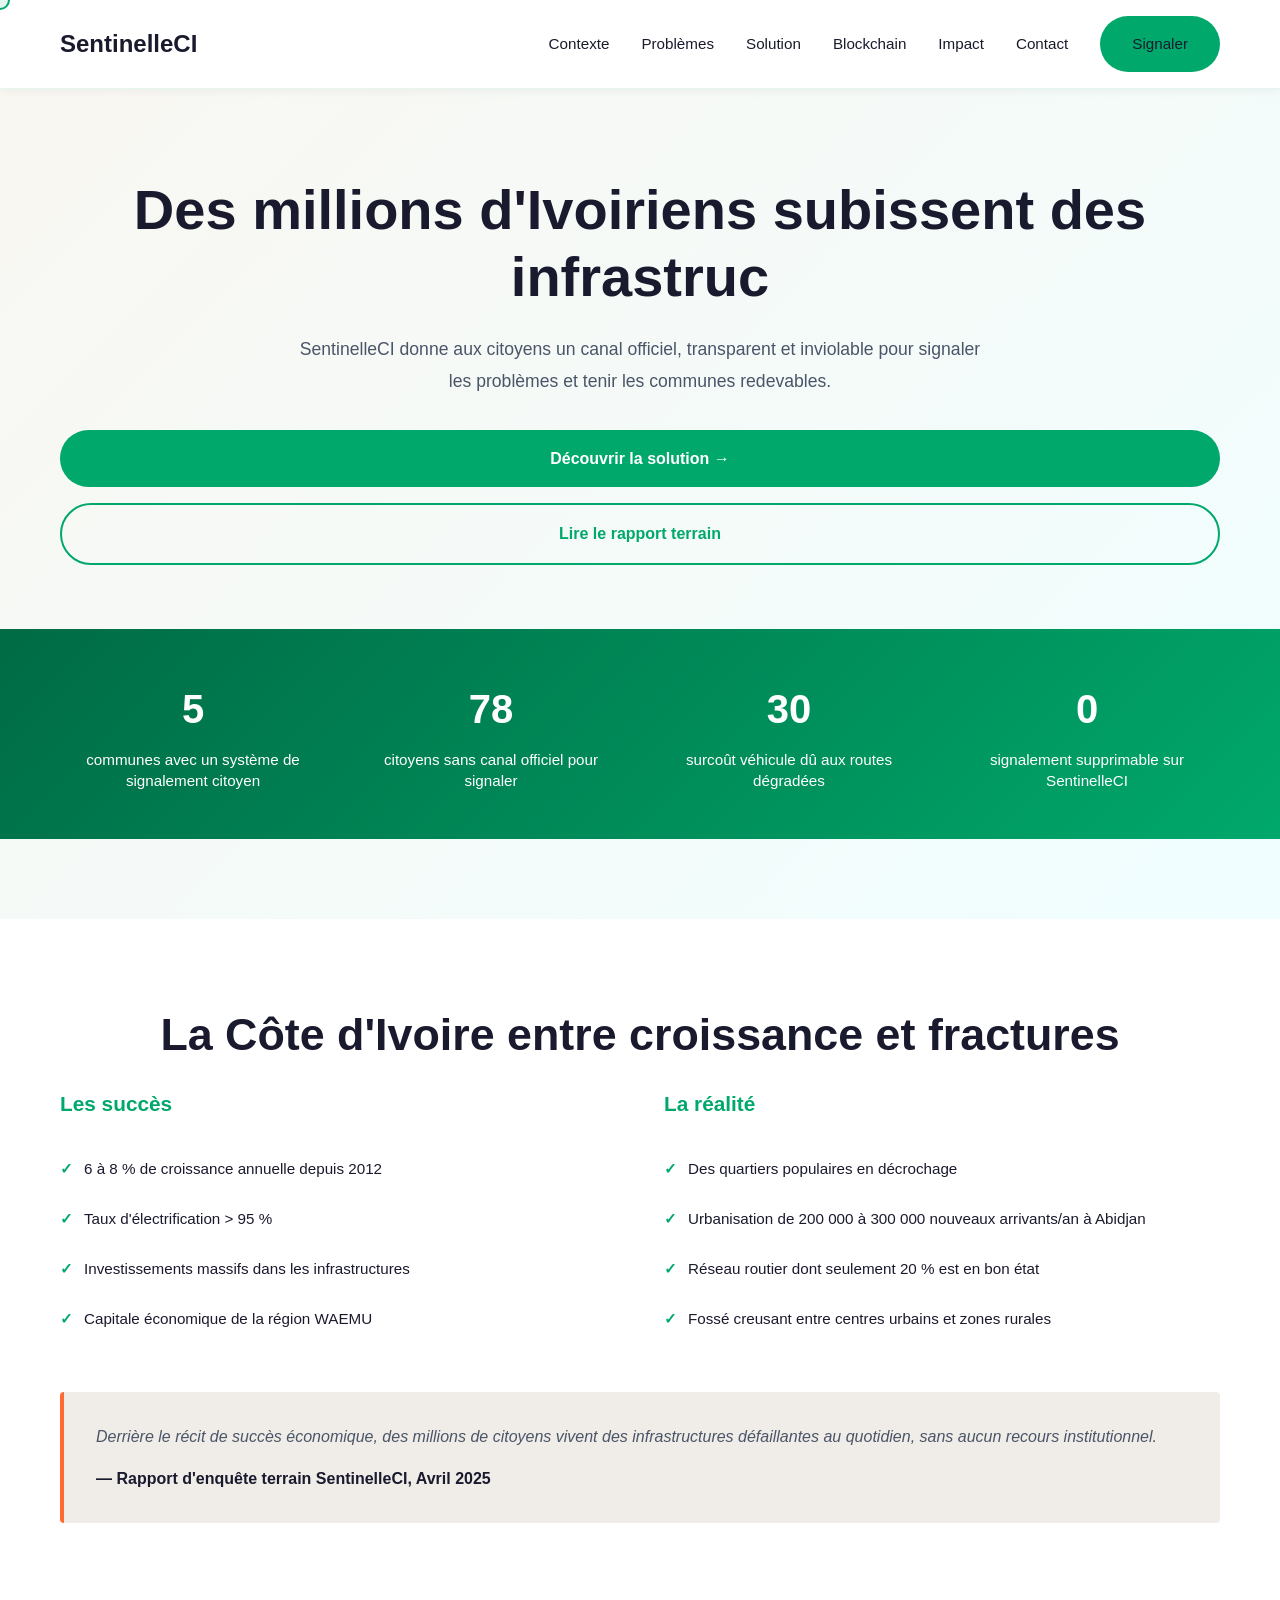
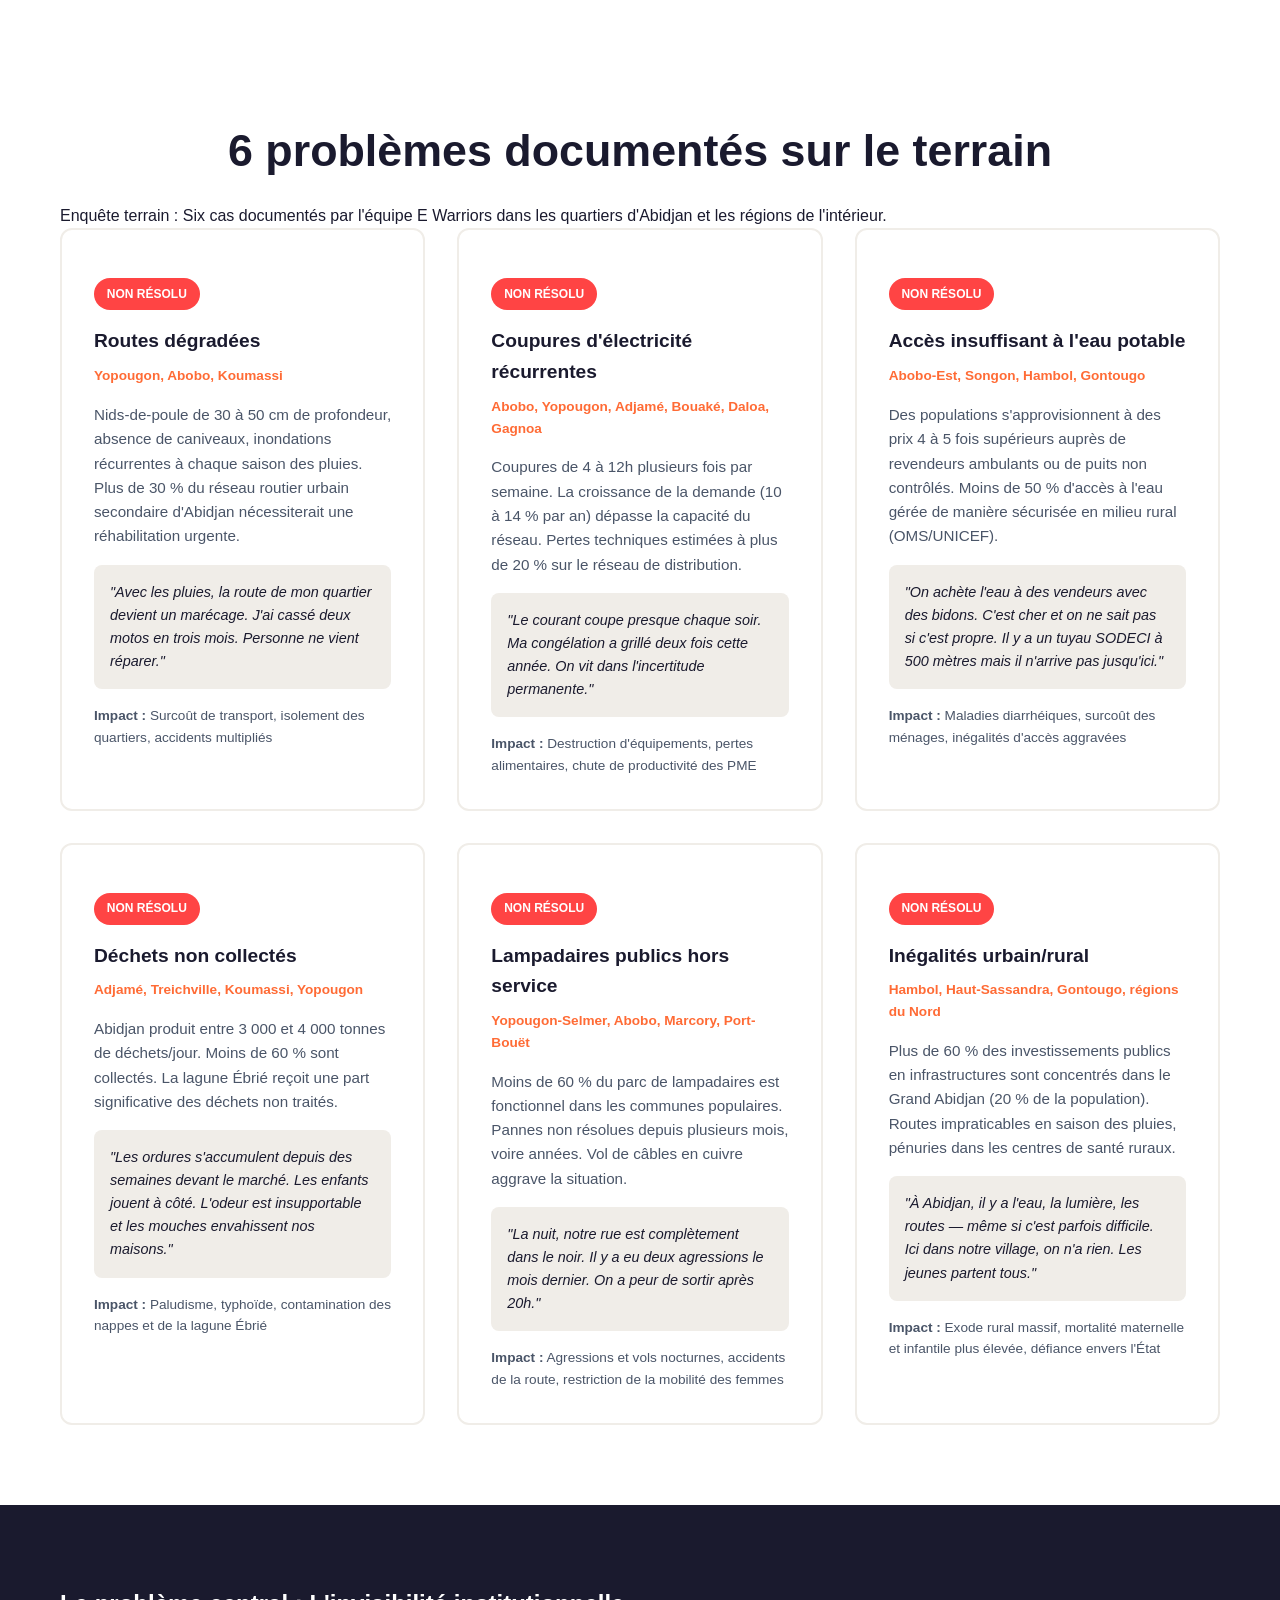
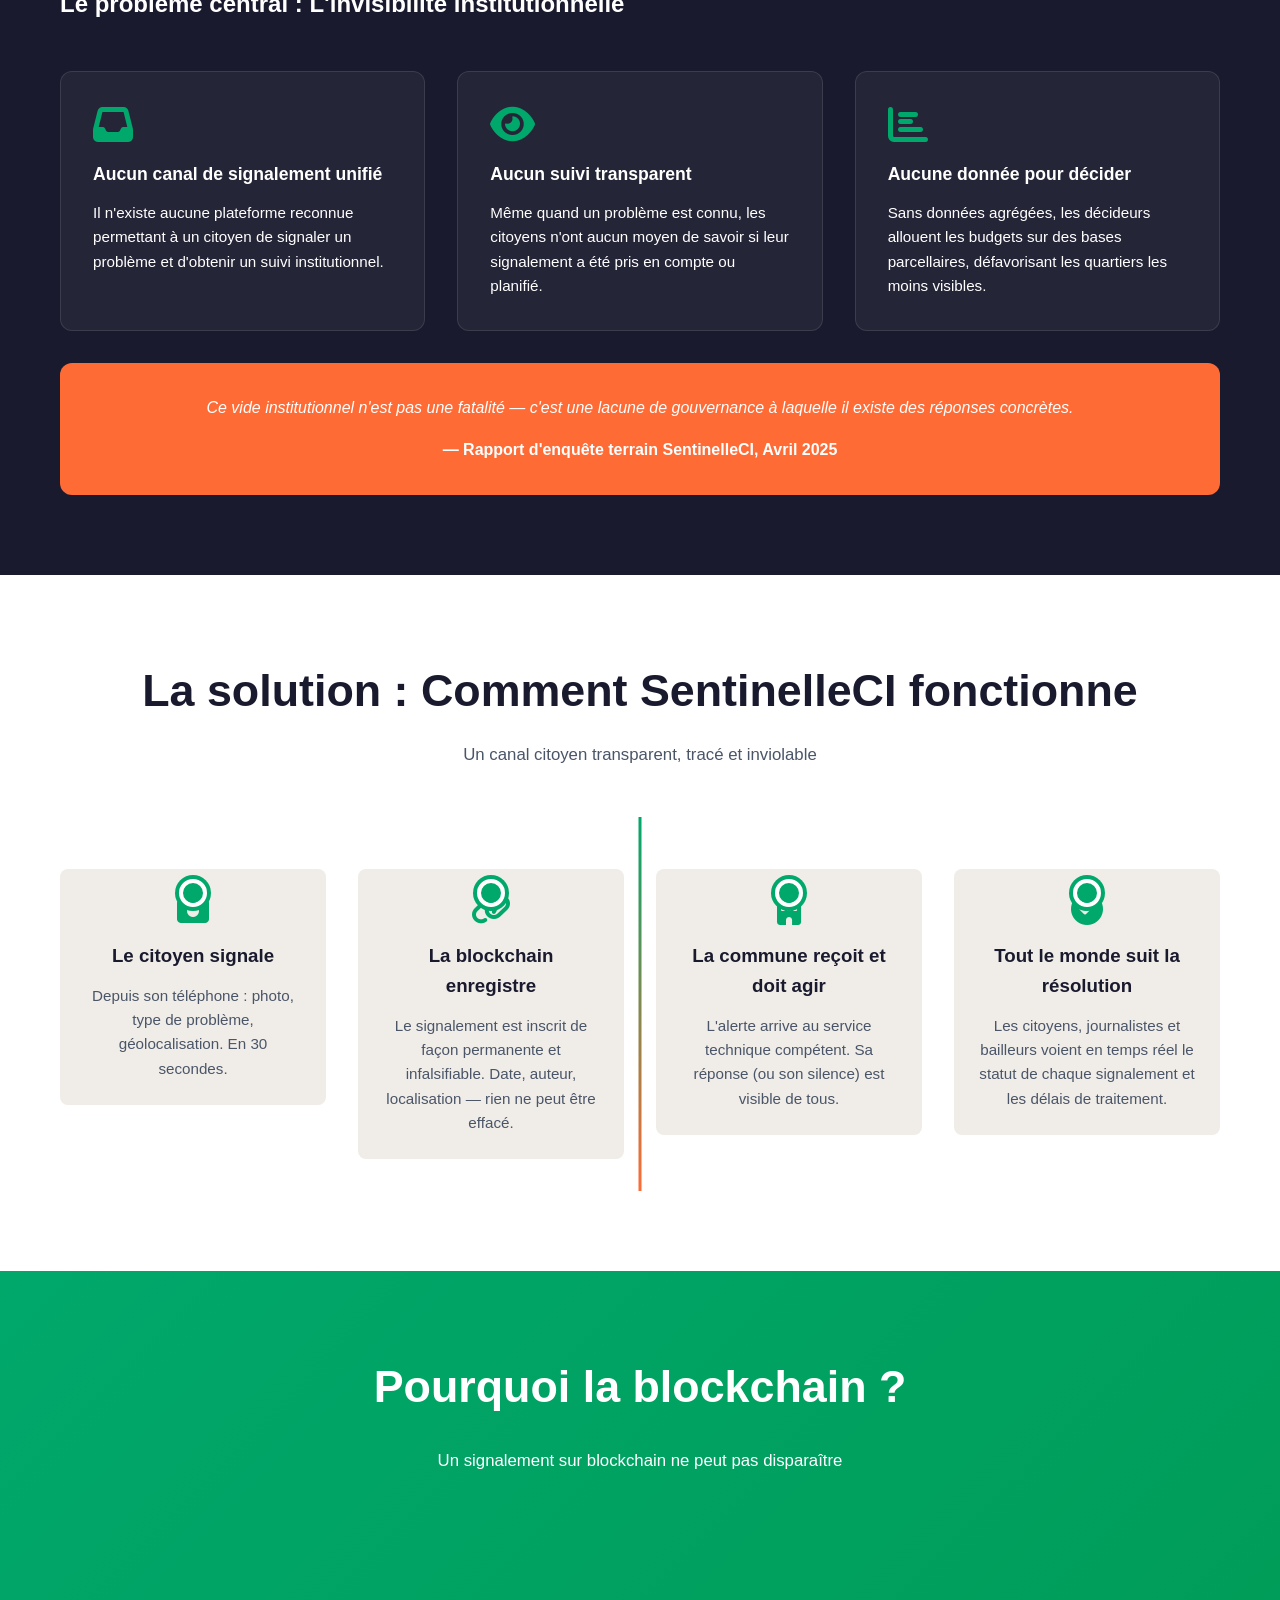
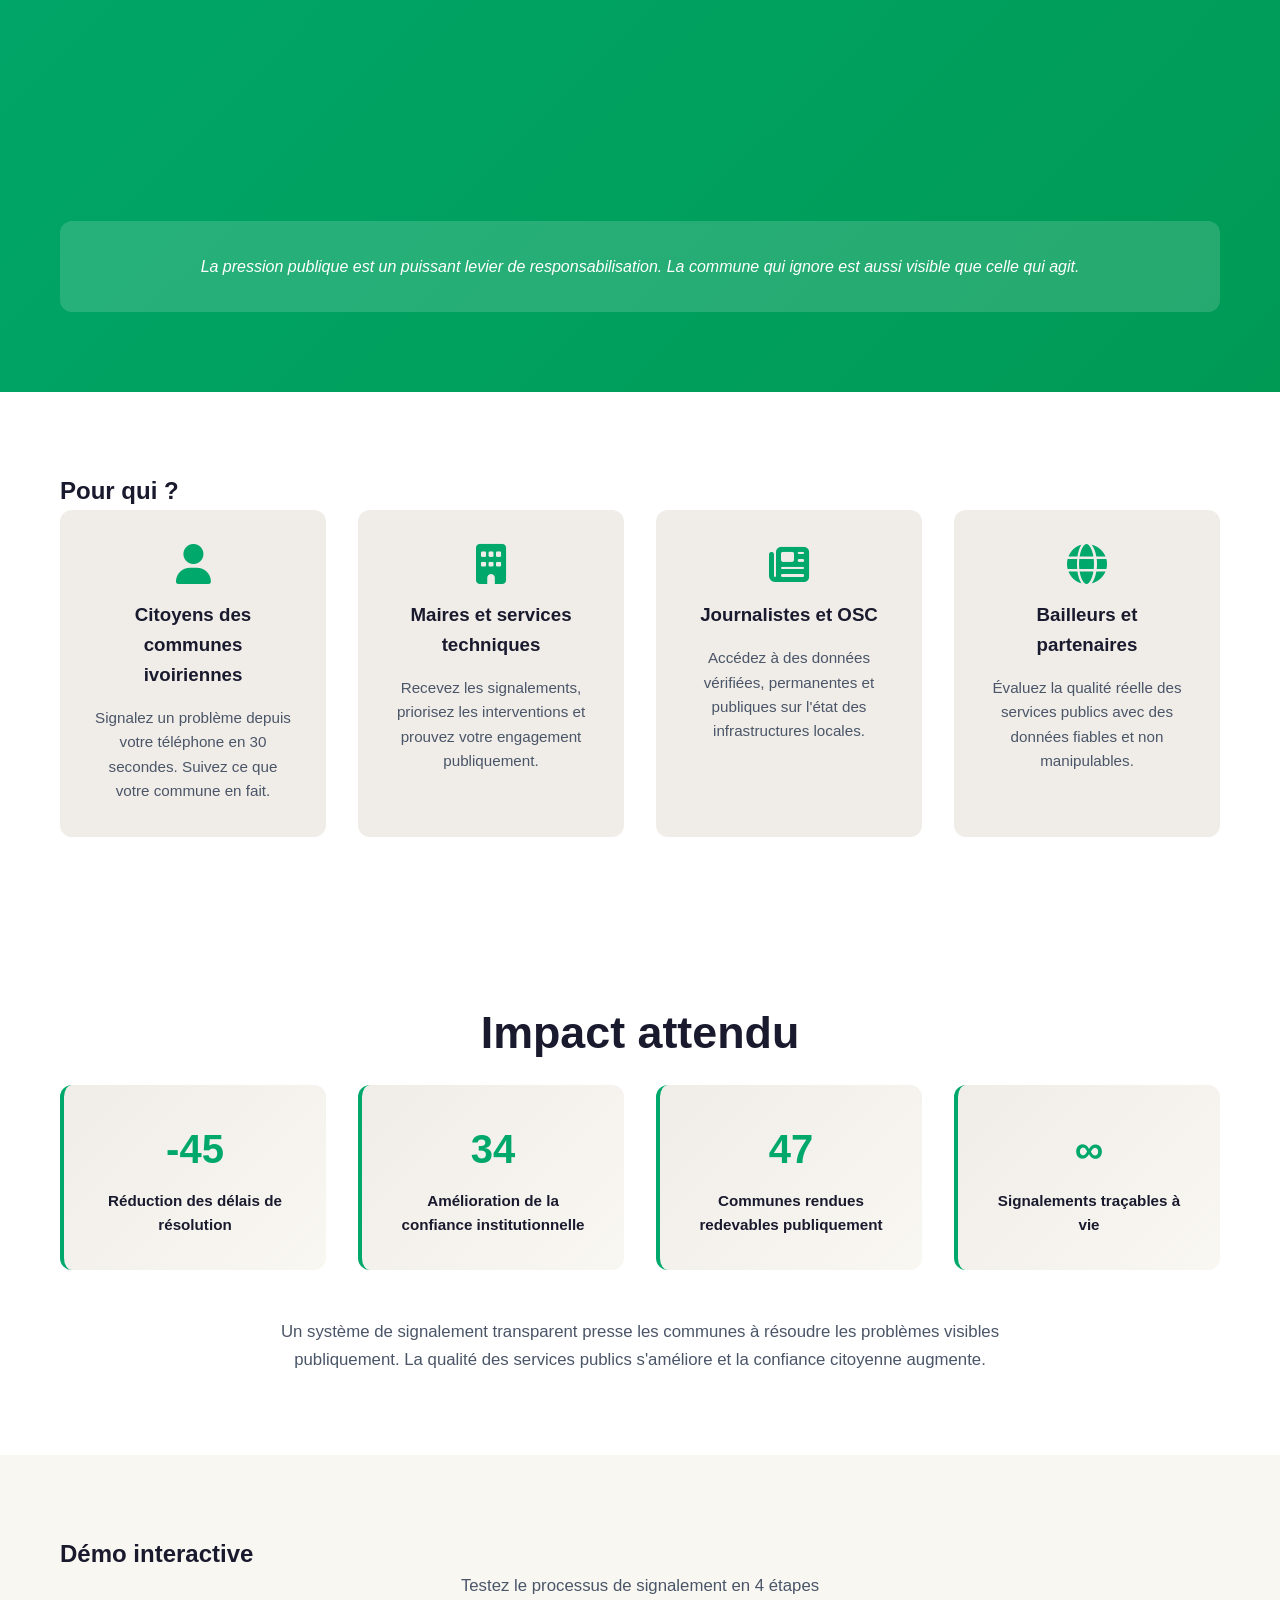
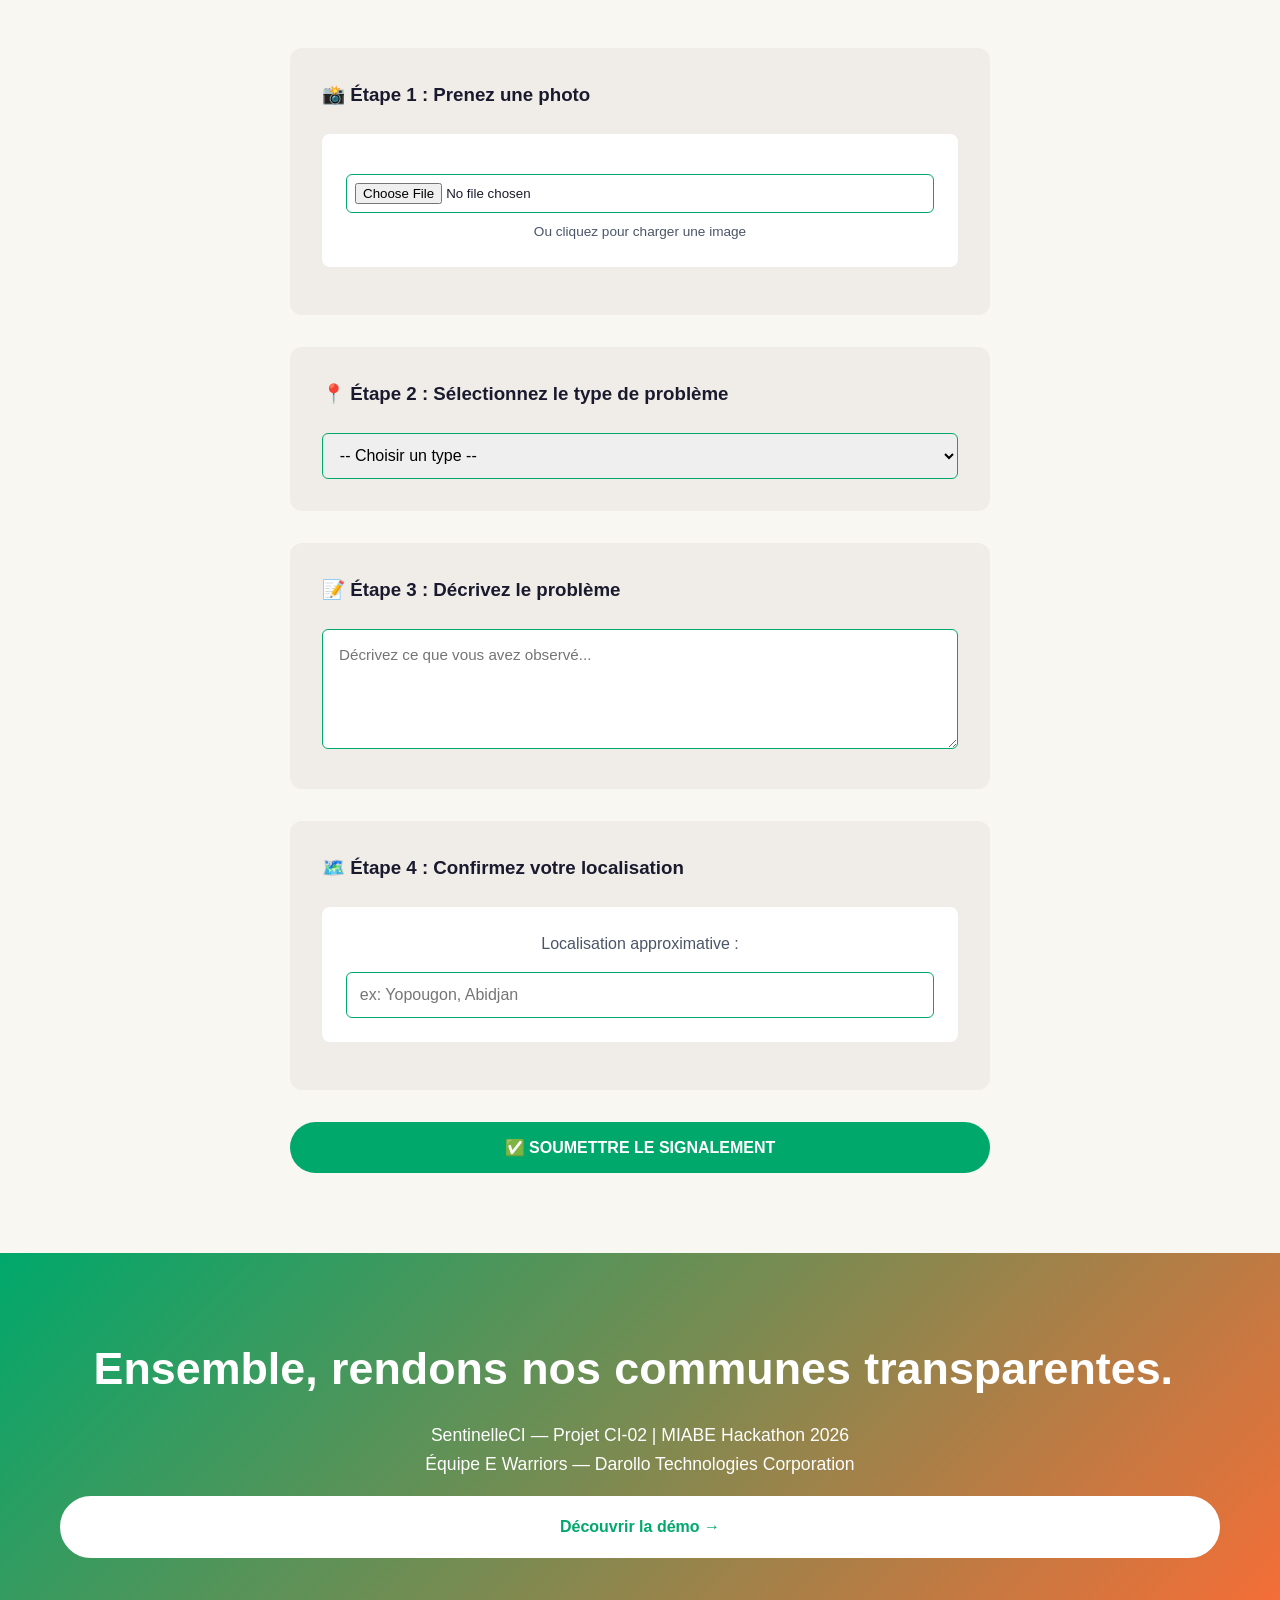
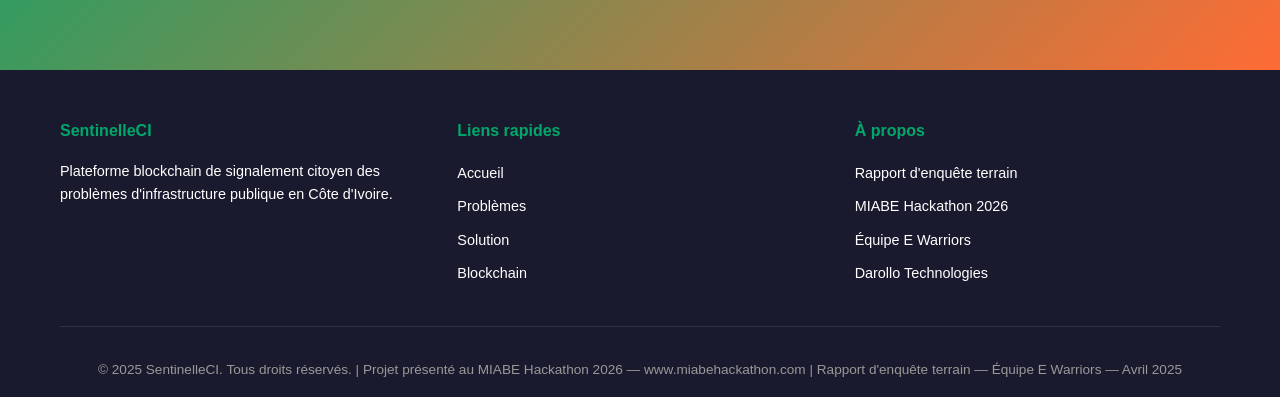
==== commit 9fcd9470: "suprimer le raport" ====
--- a/index.html
+++ b/index.html
@@ -423,83 +423,7 @@
         </div>
     </section>
     
-    <!-- RAPPORT COMPLET SECTION -->
-    <section id="rapport" style="background: var(--color-white);">
-        <div class="container">
-            <h2>Rapport complet d'enquête terrain</h2>
-            <p style="text-align: center; color: var(--color-slate); margin-bottom: 2rem; font-size: 1.05rem;">SentinelleCI — Enquête de diagnostic | Avril 2025</p>
-            
-            <div style="max-width: 900px; margin: 0 auto; background: var(--color-light-gray); padding: 2rem; border-radius: 12px; border-left: 4px solid var(--color-emerald);">
-                <h3 style="font-family: var(--font-display); font-weight: 700; margin-bottom: 1rem; color: var(--color-dark);">📊 Résumé exécutif</h3>
-                <p style="color: var(--color-slate); line-height: 1.8; margin-bottom: 1.5rem;">
-                    Cette enquête a été menée par l'équipe E Warriors entre février et avril 2025 auprès de plus de <strong>500 ménages et 150 commerçants</strong> dans 8 communes du Grand Abidjan et 6 régions de l'intérieur. L'objectif était de documenter les problèmes d'infrastructure publique affectant les citoyens au quotidien et d'évaluer l'absence de canaux de signalement officiels.
-                </p>
-                
-                <h3 style="font-family: var(--font-display); font-weight: 700; margin-bottom: 1rem; color: var(--color-dark); margin-top: 2rem;">🎯 Méthodologie</h3>
-                <ul style="color: var(--color-slate); line-height: 1.8; margin-left: 1.5rem;">
-                    <li><strong>Entretiens qualitatifs :</strong> 150 focus groups et interviews approfondies dans les communes</li>
-                    <li><strong>Enquête quantitative :</strong> 500+ ménages couvrant Abidjan, Bouaké, Daloa, Gagnoa et zones rurales</li>
-                    <li><strong>Partenaires de données :</strong> BCEAO, Banque Mondiale, OMS/UNICEF, ministères sectoriels</li>
-                    <li><strong>Observation directe :</strong> Visite systématique de 40+ sites problématiques documentés par photo/vidéo</li>
-                </ul>
-                
-                <h3 style="font-family: var(--font-display); font-weight: 700; margin-bottom: 1rem; color: var(--color-dark); margin-top: 2rem;">📈 Principaux constats</h3>
-                <div style="display: grid; grid-template-columns: repeat(auto-fit, minmax(200px, 1fr)); gap: 1rem; margin-bottom: 1.5rem;">
-                    <div style="background: white; padding: 1rem; border-radius: 8px;">
-                        <p style="color: var(--color-orange); font-weight: 700; font-size: 1.3rem;">78 %</p>
-                        <p style="color: var(--color-slate); font-size: 0.9rem;">des citoyens déclarent n'avoir aucun canal officiel pour signaler</p>
-                    </div>
-                    <div style="background: white; padding: 1rem; border-radius: 8px;">
-                        <p style="color: var(--color-orange); font-weight: 700; font-size: 1.3rem;">< 5 %</p>
-                        <p style="color: var(--color-slate); font-size: 0.9rem;">des communes disposent d'un système de signalement citoyen</p>
-                    </div>
-                    <div style="background: white; padding: 1rem; border-radius: 8px;">
-                        <p style="color: var(--color-orange); font-weight: 700; font-size: 1.3rem;">20 %</p>
-                        <p style="color: var(--color-slate); font-size: 0.9rem;">du réseau routier urbain d'Abidjan est en bon état</p>
-                    </div>
-                    <div style="background: white; padding: 1rem; border-radius: 8px;">
-                        <p style="color: var(--color-orange); font-weight: 700; font-size: 1.3rem;">+ 30 %</p>
-                        <p style="color: var(--color-slate); font-size: 0.9rem;">surcoût de transport dû aux routes dégradées</p>
-                    </div>
-                </div>
-                
-                <h3 style="font-family: var(--font-display); font-weight: 700; margin-bottom: 1rem; color: var(--color-dark); margin-top: 2rem;">🔍 Problèmes identifiés</h3>
-                <p style="color: var(--color-slate); line-height: 1.8;">
-                    Les enquêteurs ont documenté 6 catégories majeures de problèmes affectant le quotidien des Ivoiriens : <strong>routes dégradées, coupures d'électricité récurrentes, accès insuffisant à l'eau potable, déchets non collectés, lampadaires hors service et inégalités urbain/rural</strong>. Pour chaque catégorie, des photos, des récits de citoyens et des chiffres de source officielle ont été compilés.
-                </p>
-                
-                <h3 style="font-family: var(--font-display); font-weight: 700; margin-bottom: 1rem; color: var(--color-dark); margin-top: 2rem;">💡 Recommandations</h3>
-                <ol style="color: var(--color-slate); line-height: 1.8; margin-left: 1.5rem;">
-                    <li><strong>Créer un canal de signalement citoyen centralisé et transparent</strong> — Accessible par téléphone/SMS et web, avec numérotation publique des signalements</li>
-                    <li><strong>Implémenter la traçabilité blockchain</strong> — Pour rendre impossible la suppression ou la modification de signalements</li>
-                    <li><strong>Responsabiliser les communes par la transparence</strong> — Tableaux de bord publics montrant délais de résolution par commune et par type de problème</li>
-                    <li><strong>Impliquer la presse et la société civile</strong> — Accès public aux données de signalement pour investigations journalistiques</li>
-                    <li><strong>Coordonner avec les bailleurs</strong> — Utiliser les données SentinelleCI pour évaluer la performance des services publics avant financement</li>
-                </ol>
-                
-                <h3 style="font-family: var(--font-display); font-weight: 700; margin-bottom: 1rem; color: var(--color-dark); margin-top: 2rem;">📅 Calendrier d'implémentation proposé</h3>
-                <div style="background: white; padding: 1.5rem; border-radius: 8px; margin-bottom: 1rem;">
-                    <div style="margin-bottom: 1rem; padding-bottom: 1rem; border-bottom: 1px solid #ddd;">
-                        <p style="font-weight: 600; color: var(--color-emerald);">T1 2025 : Phase pilote</p>
-                        <p style="color: var(--color-slate); font-size: 0.9rem;">Implémentation dans 3 communes (Yopougon, Abobo, Koumassi)</p>
-                    </div>
-                    <div style="margin-bottom: 1rem; padding-bottom: 1rem; border-bottom: 1px solid #ddd;">
-                        <p style="font-weight: 600; color: var(--color-emerald);">T2-T3 2025 : Déploiement régional</p>
-                        <p style="color: var(--color-slate); font-size: 0.9rem;">Extension à toutes les communes d'Abidjan + 5 villes secondaires</p>
-                    </div>
-                    <div>
-                        <p style="font-weight: 600; color: var(--color-emerald);">T4 2025 - T1 2026 : Couverture nationale</p>
-                        <p style="color: var(--color-slate); font-size: 0.9rem;">Déploiement dans toutes les communes de Côte d'Ivoire</p>
-                    </div>
-                </div>
-                
-                <h3 style="font-family: var(--font-display); font-weight: 700; margin-bottom: 1rem; color: var(--color-dark); margin-top: 2rem;">👥 Équipe de recherche</h3>
-                <p style="color: var(--color-slate); line-height: 1.8;">
-                    <strong>E Warriors</strong> (Équipe de chefs de projet, data analysts, et community organizers) — <strong>Darollo Technologies Corporation</strong> (Partenaire technologique) — <strong>Superviseurs académiques :</strong> Institut d'Études Politiques d'Abidjan, Centre de Recherche Urbaine de l'Université Félix Houphouët-Boigny
-                </p>
-            </div>
-        </div>
-    </section>
+
     
     <!-- CTA FINALE SECTION -->
     <section id="cta">
@@ -509,7 +433,6 @@
             
             <div class="cta-buttons">
                 <a href="#demo" class="btn btn-white">Découvrir la démo →</a>
-                <a href="#rapport" class="btn btn-outline-white">Lire le rapport complet</a>
             </div>
            
         </div>
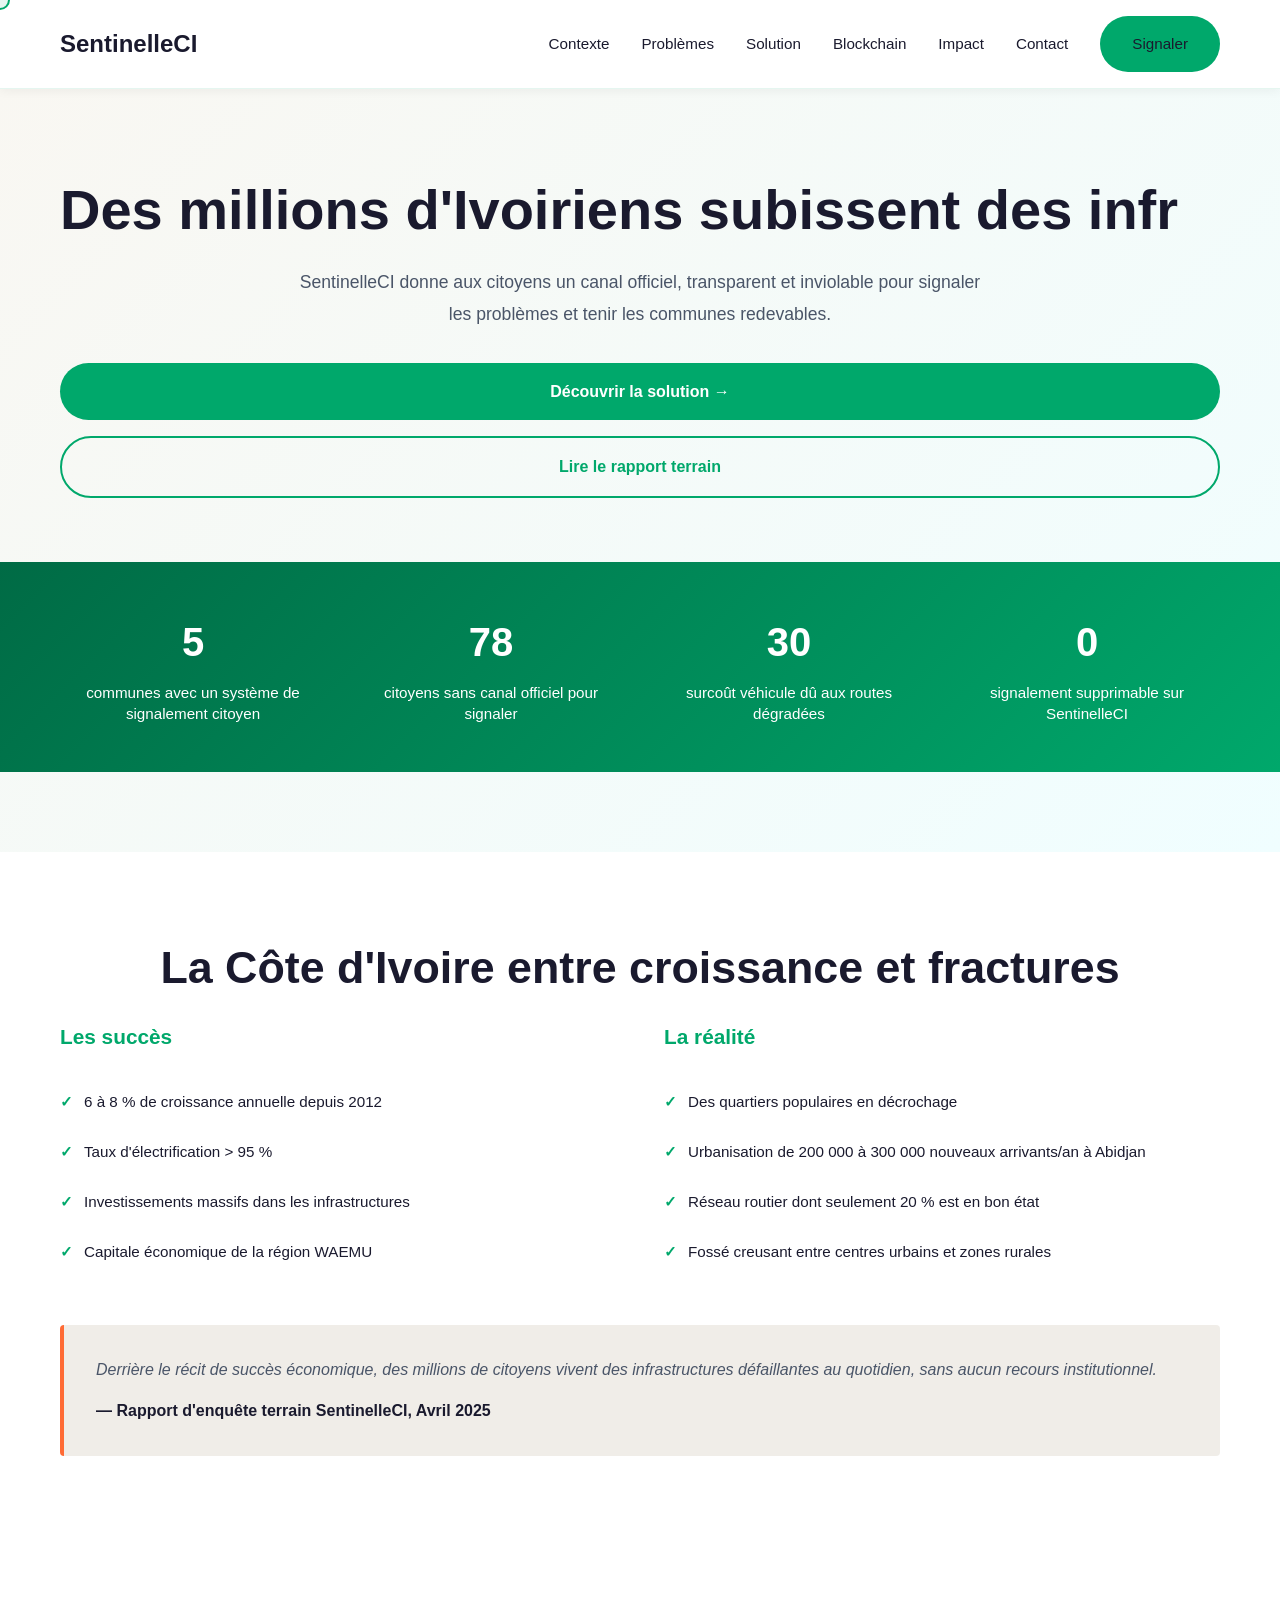
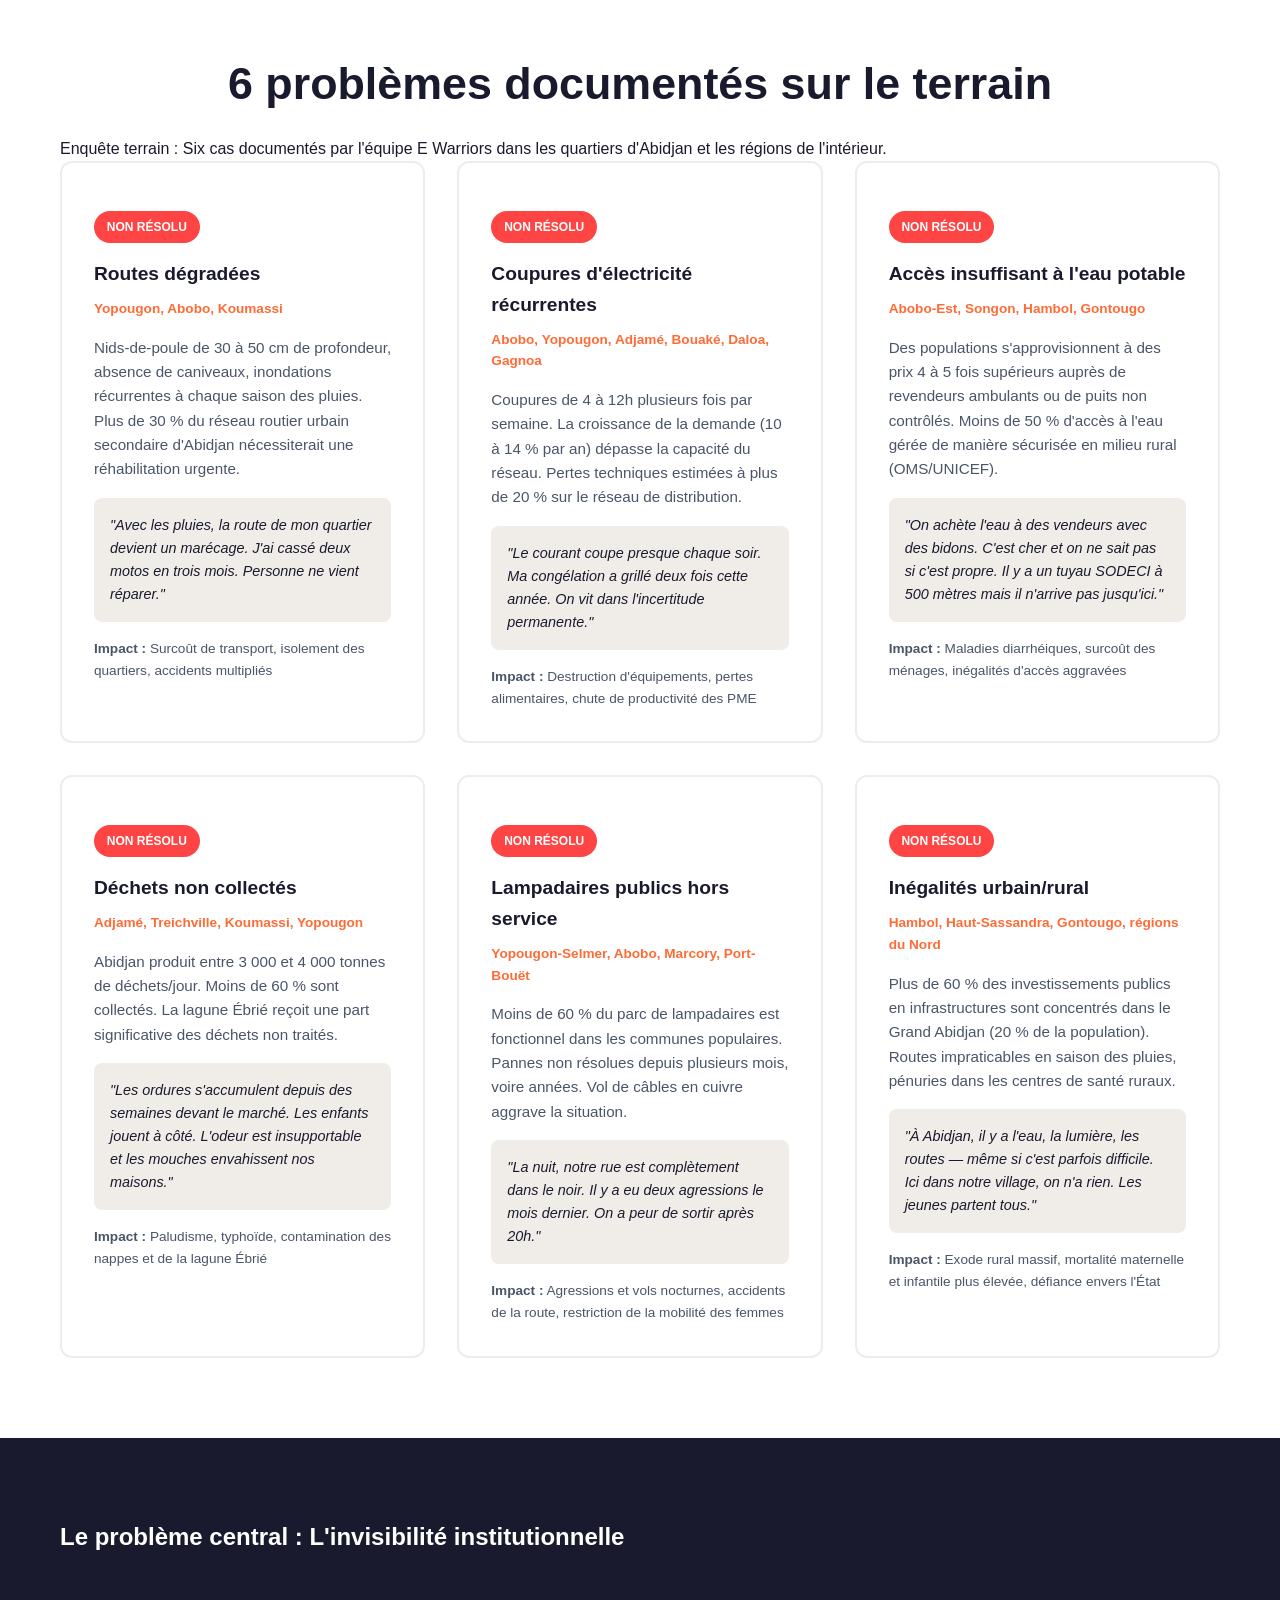
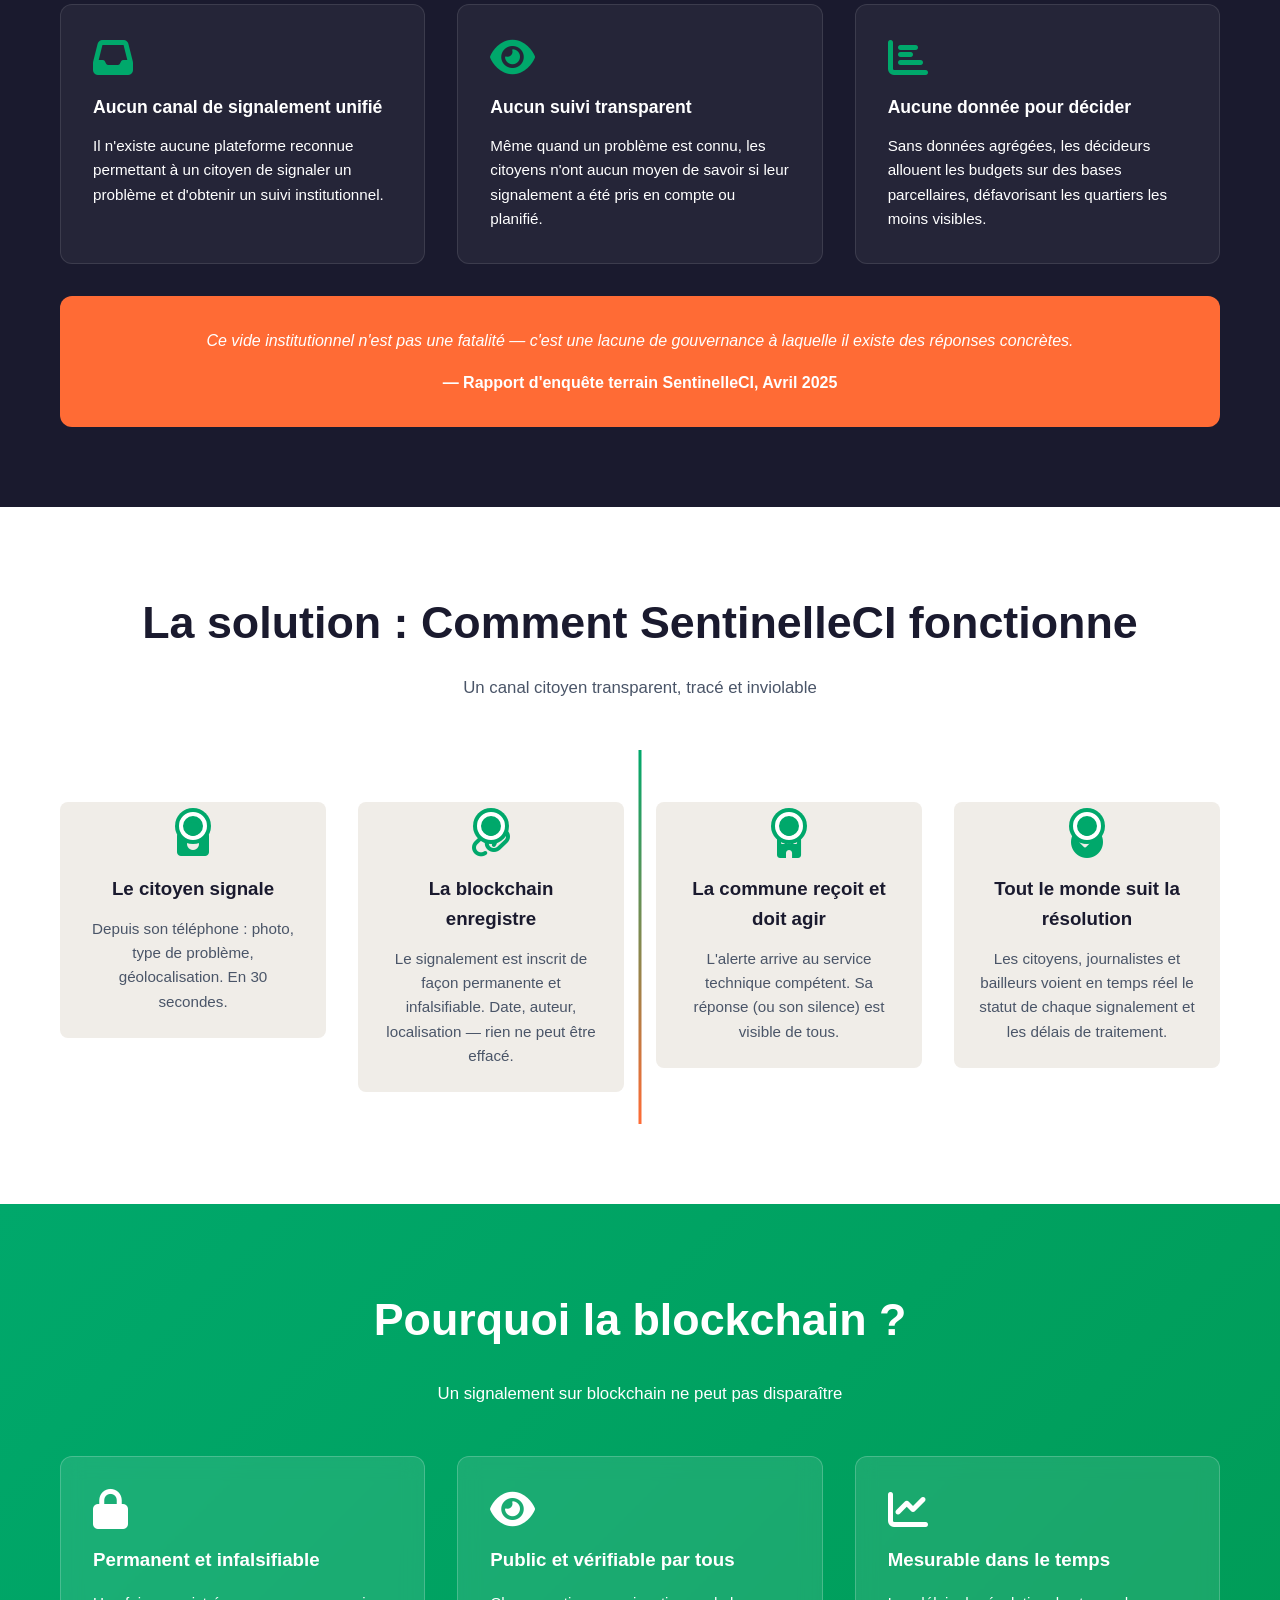
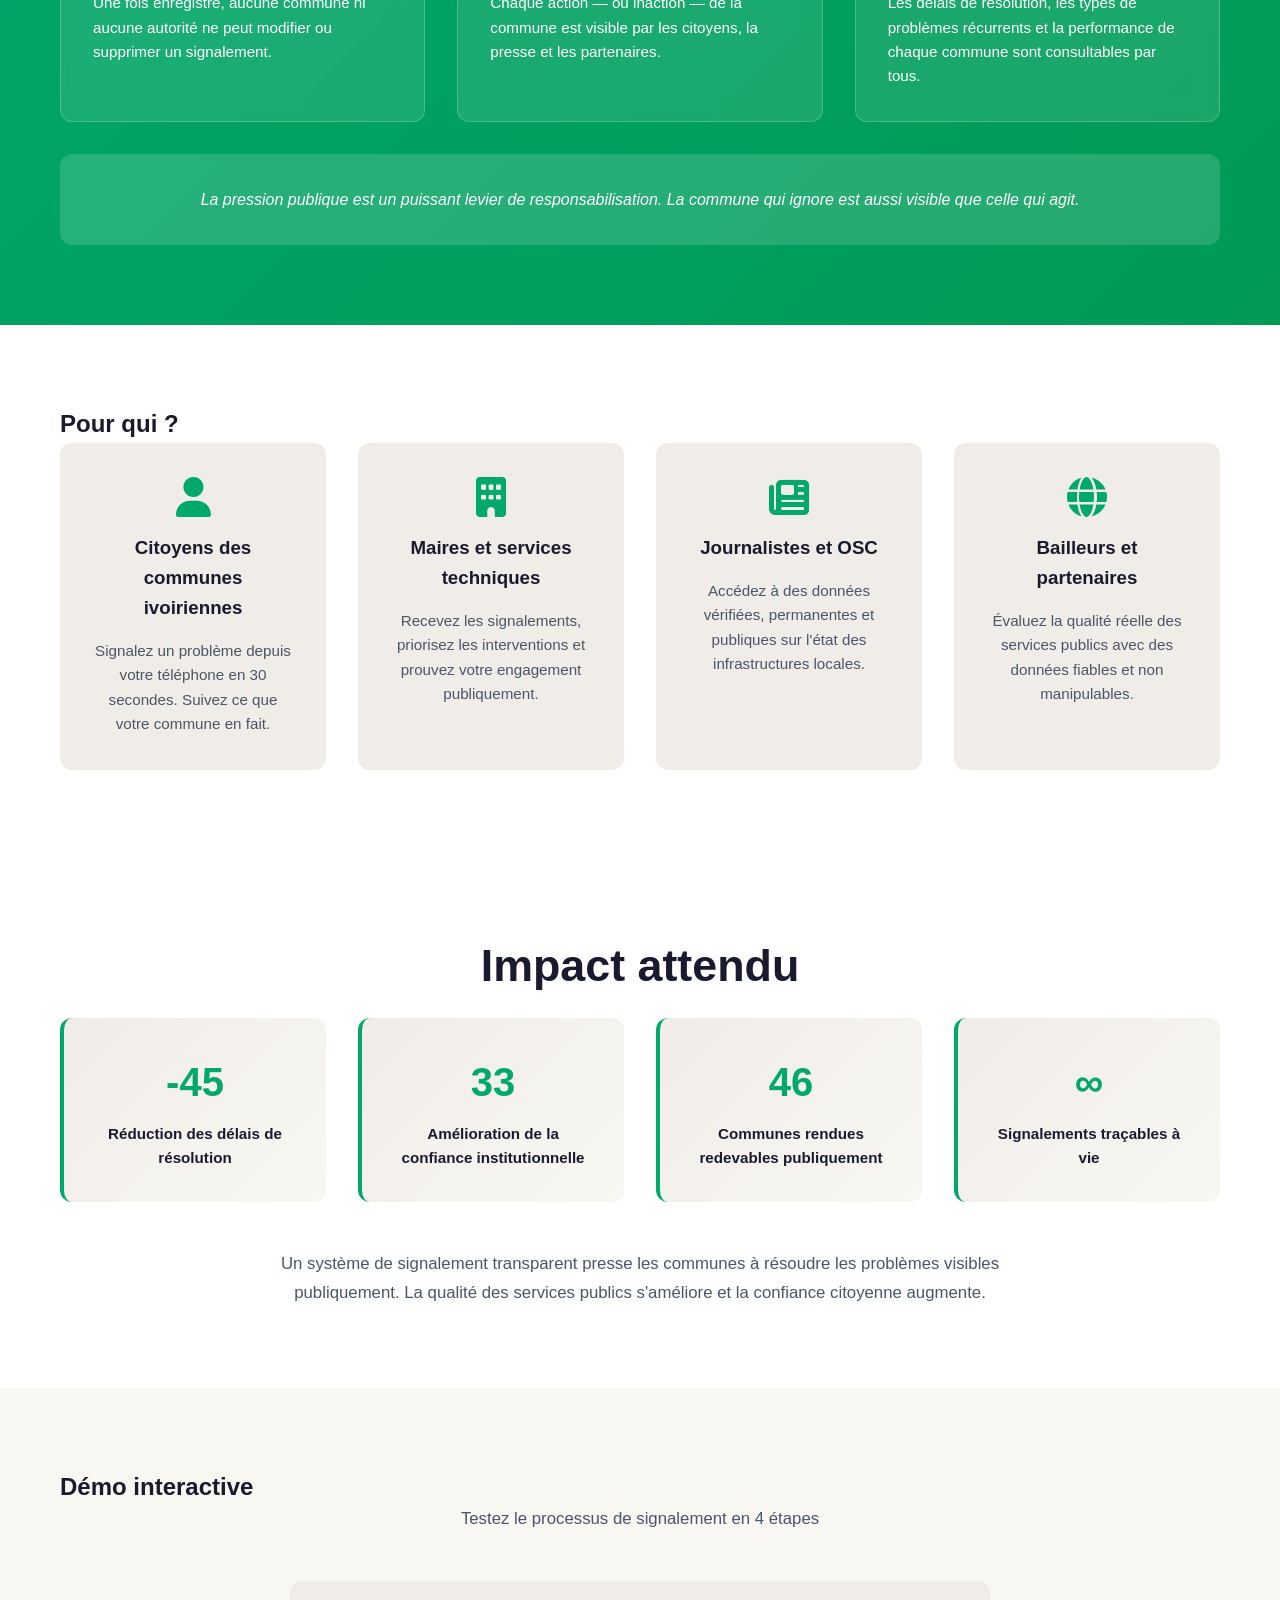
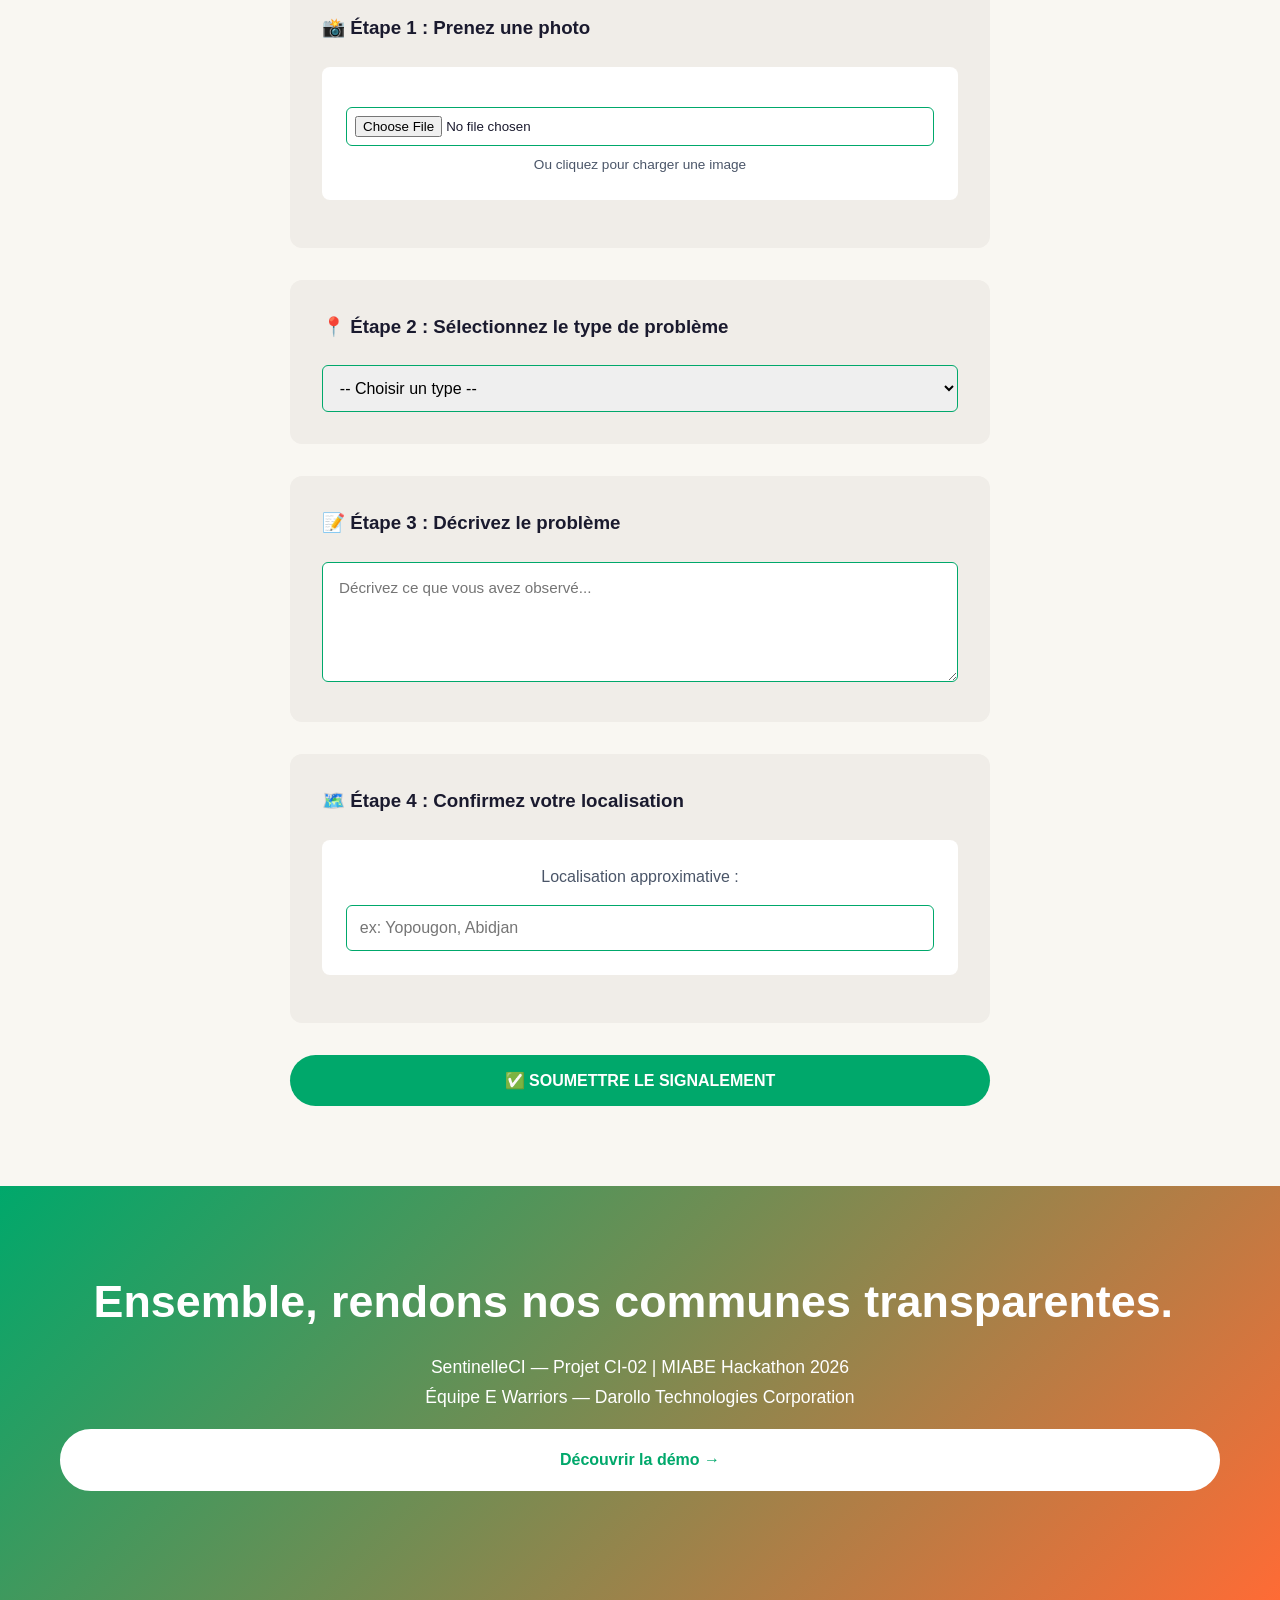
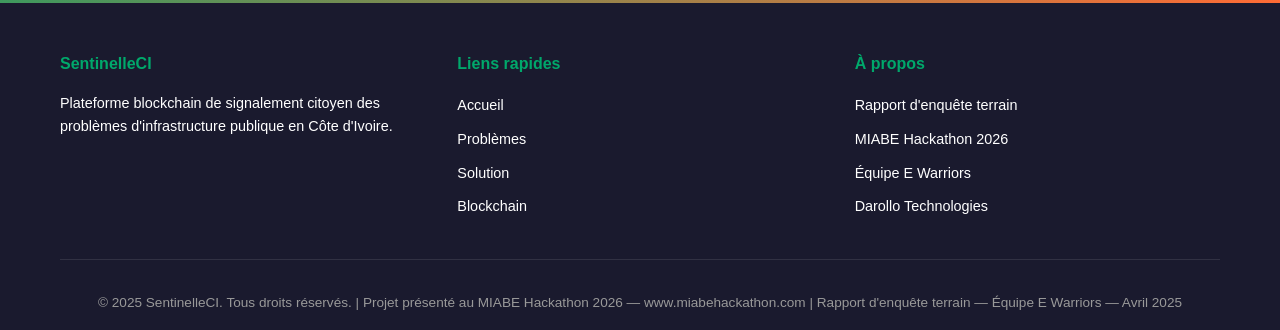
==== commit c96d3226: "réglage du problème blockchaine" ====
--- a/index.html
+++ b/index.html
@@ -277,19 +277,19 @@
             <p>Un signalement sur blockchain ne peut pas disparaître</p>
             
             <div class="blockchain-cards">
-                <div class="blockchain-card fade-in-up">
+                <div class="blockchain-card">
                     <i class="fas fa-lock"></i>
                     <h3> Permanent et infalsifiable</h3>
                     <p>Une fois enregistré, aucune commune ni aucune autorité ne peut modifier ou supprimer un signalement.</p>
                 </div>
                 
-                <div class="blockchain-card fade-in-up">
+                <div class="blockchain-card">
                     <i class="fas fa-eye"></i>
                     <h3>Public et vérifiable par tous</h3>
                     <p>Chaque action — ou inaction — de la commune est visible par les citoyens, la presse et les partenaires.</p>
                 </div>
                 
-                <div class="blockchain-card fade-in-up">
+                <div class="blockchain-card">
                     <i class="fas fa-chart-line"></i>
                     <h3>Mesurable dans le temps</h3>
                     <p>Les délais de résolution, les types de problèmes récurrents et la performance de chaque commune sont consultables par tous.</p>
--- a/css/style.css
+++ b/css/style.css
@@ -733,6 +733,7 @@
     border-radius: 12px;
     border: 1px solid rgba(255, 255, 255, 0.2);
     transition: var(--transition);
+    opacity: 1 !important;
 }
 
 .blockchain-card:hover {
@@ -1123,6 +1124,7 @@
 
 .stagger-in {
     animation: stagger-in 0.6s ease-out forwards;
+    animation-delay: var(--stagger-delay, 0s);
 }
 
 /* Cascade fade from left */
